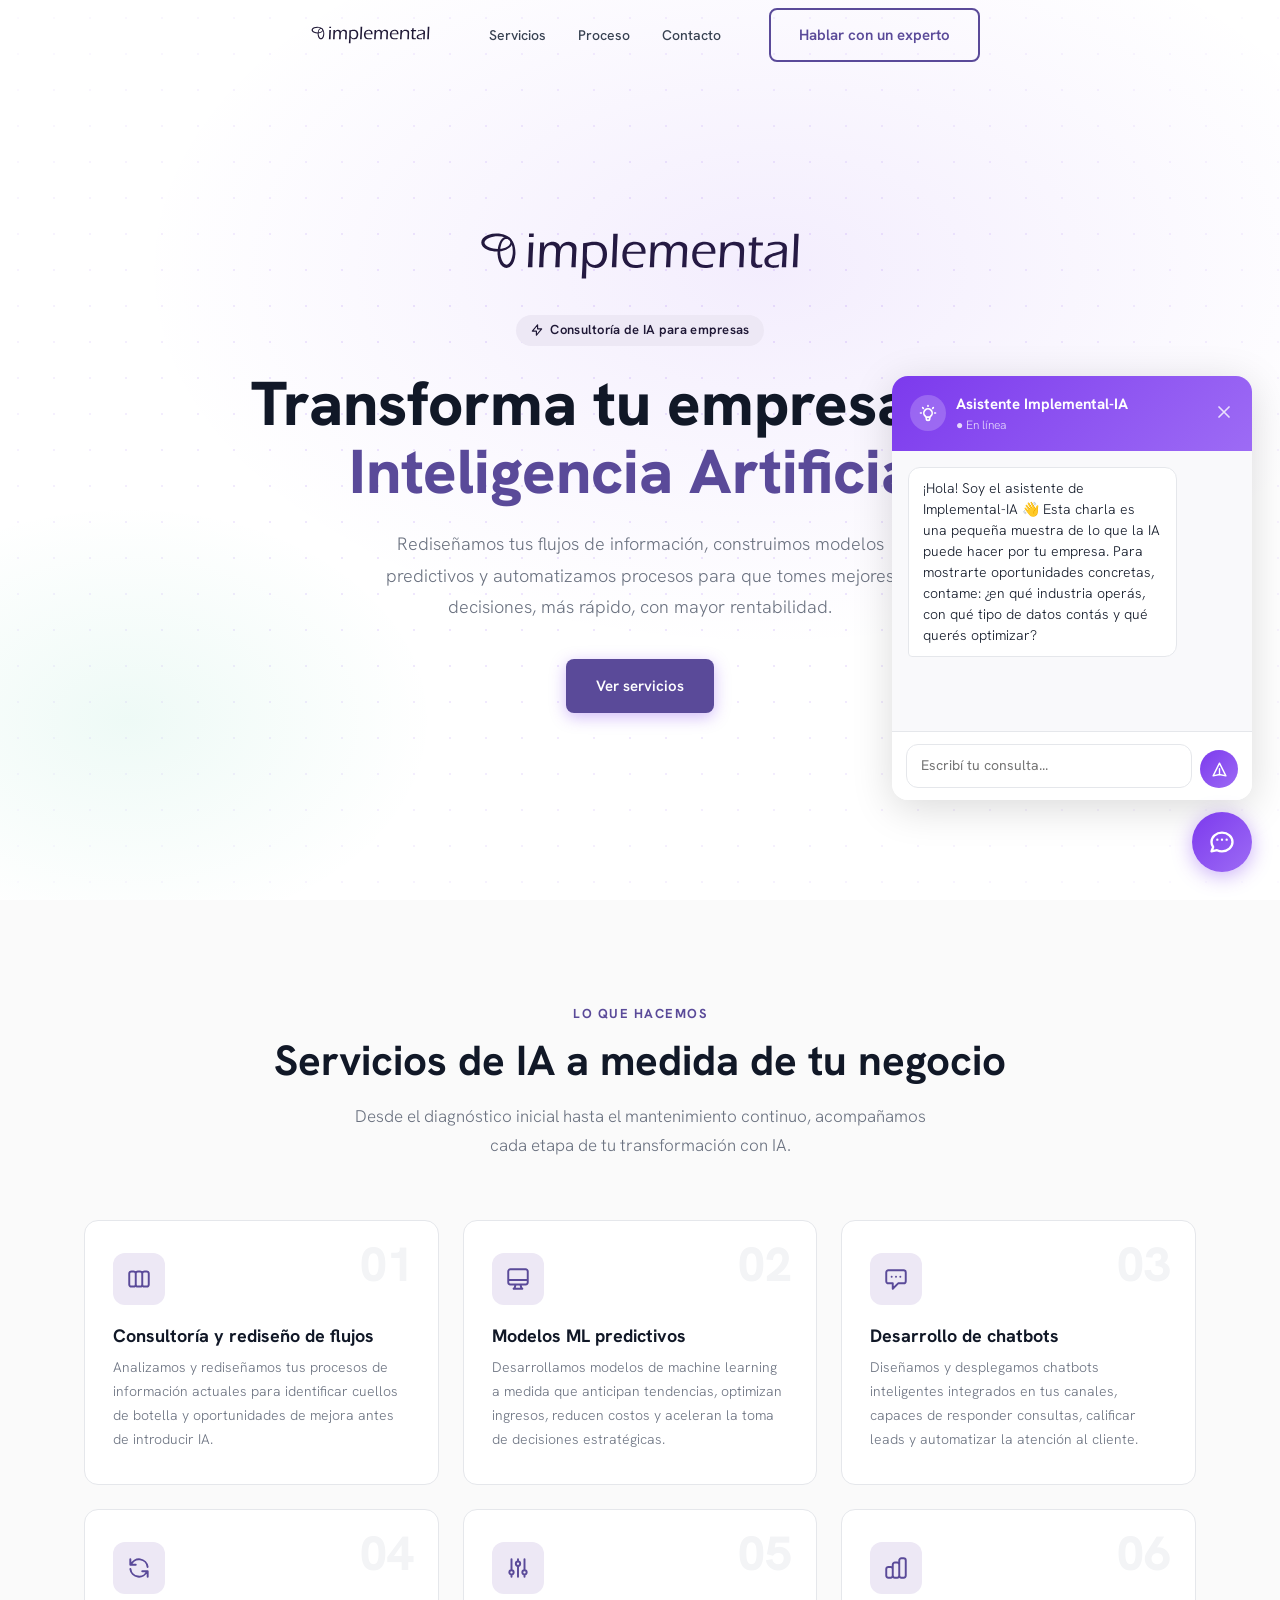
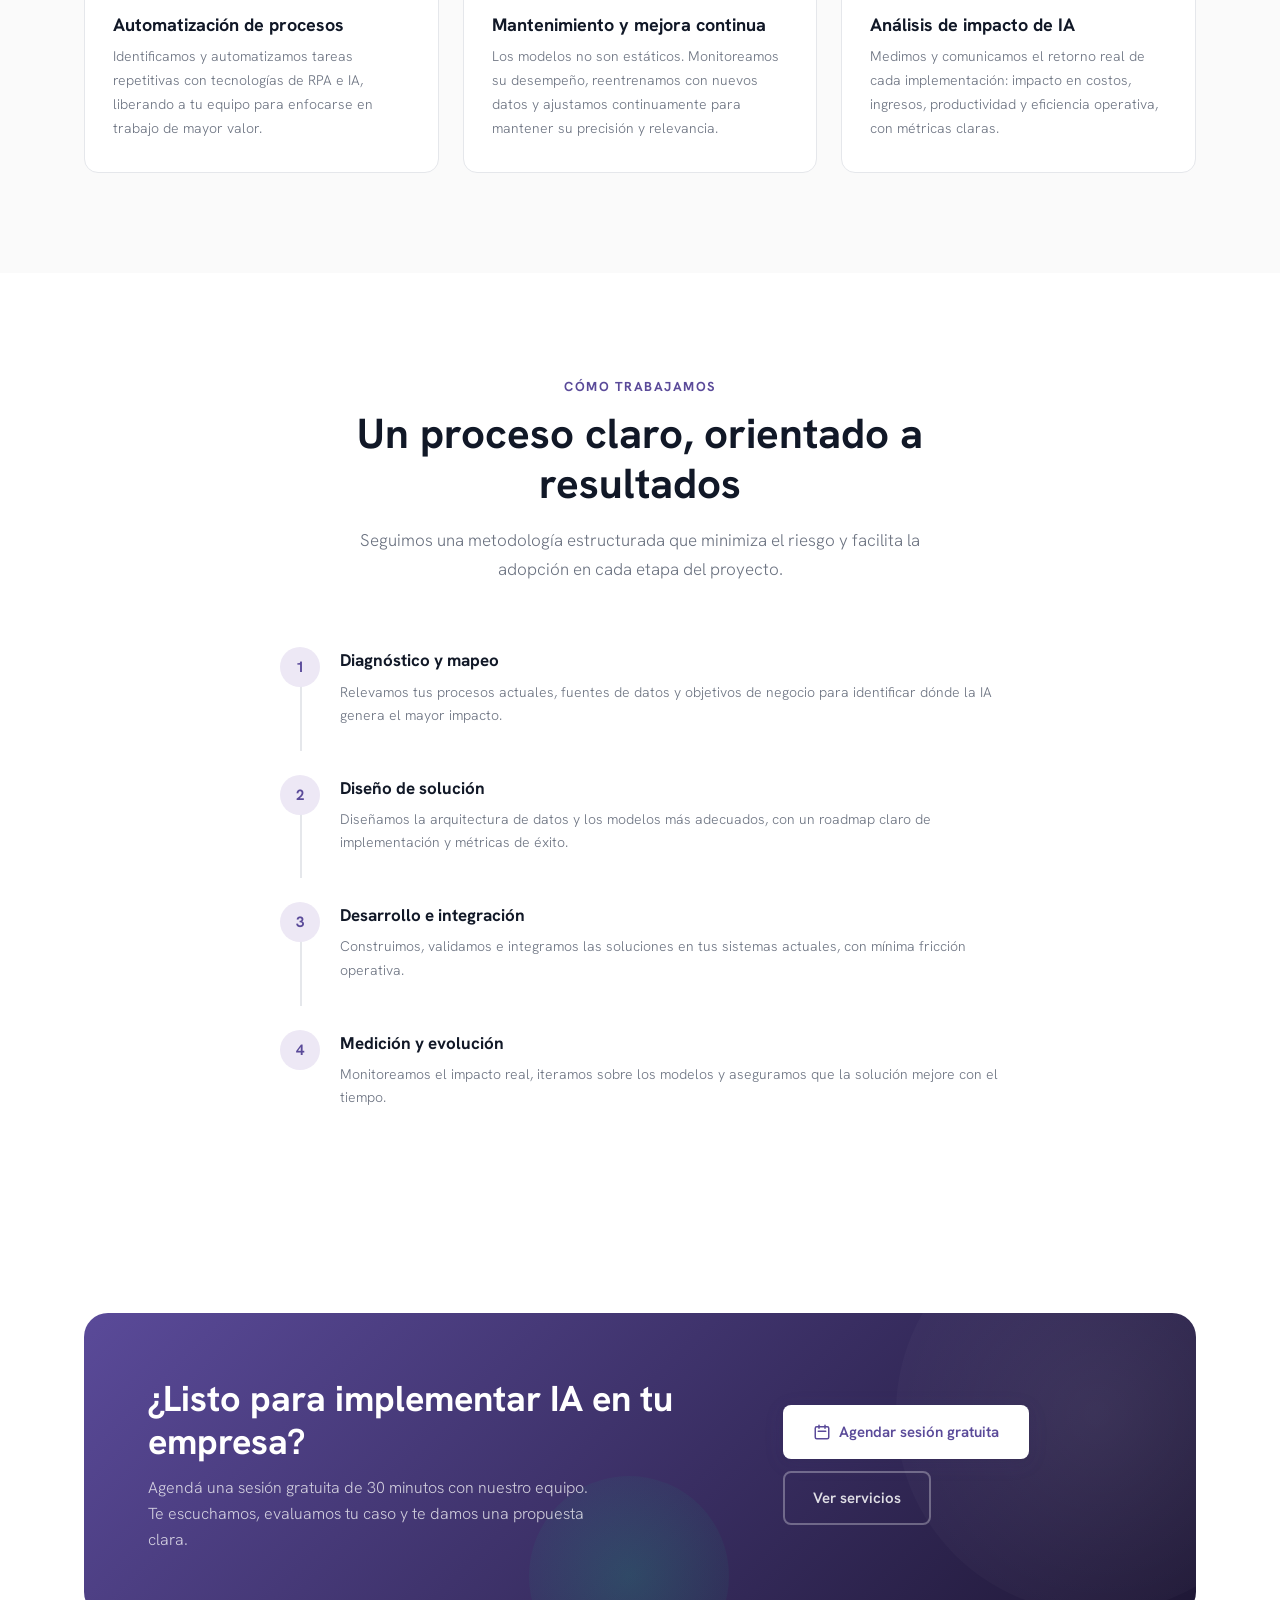
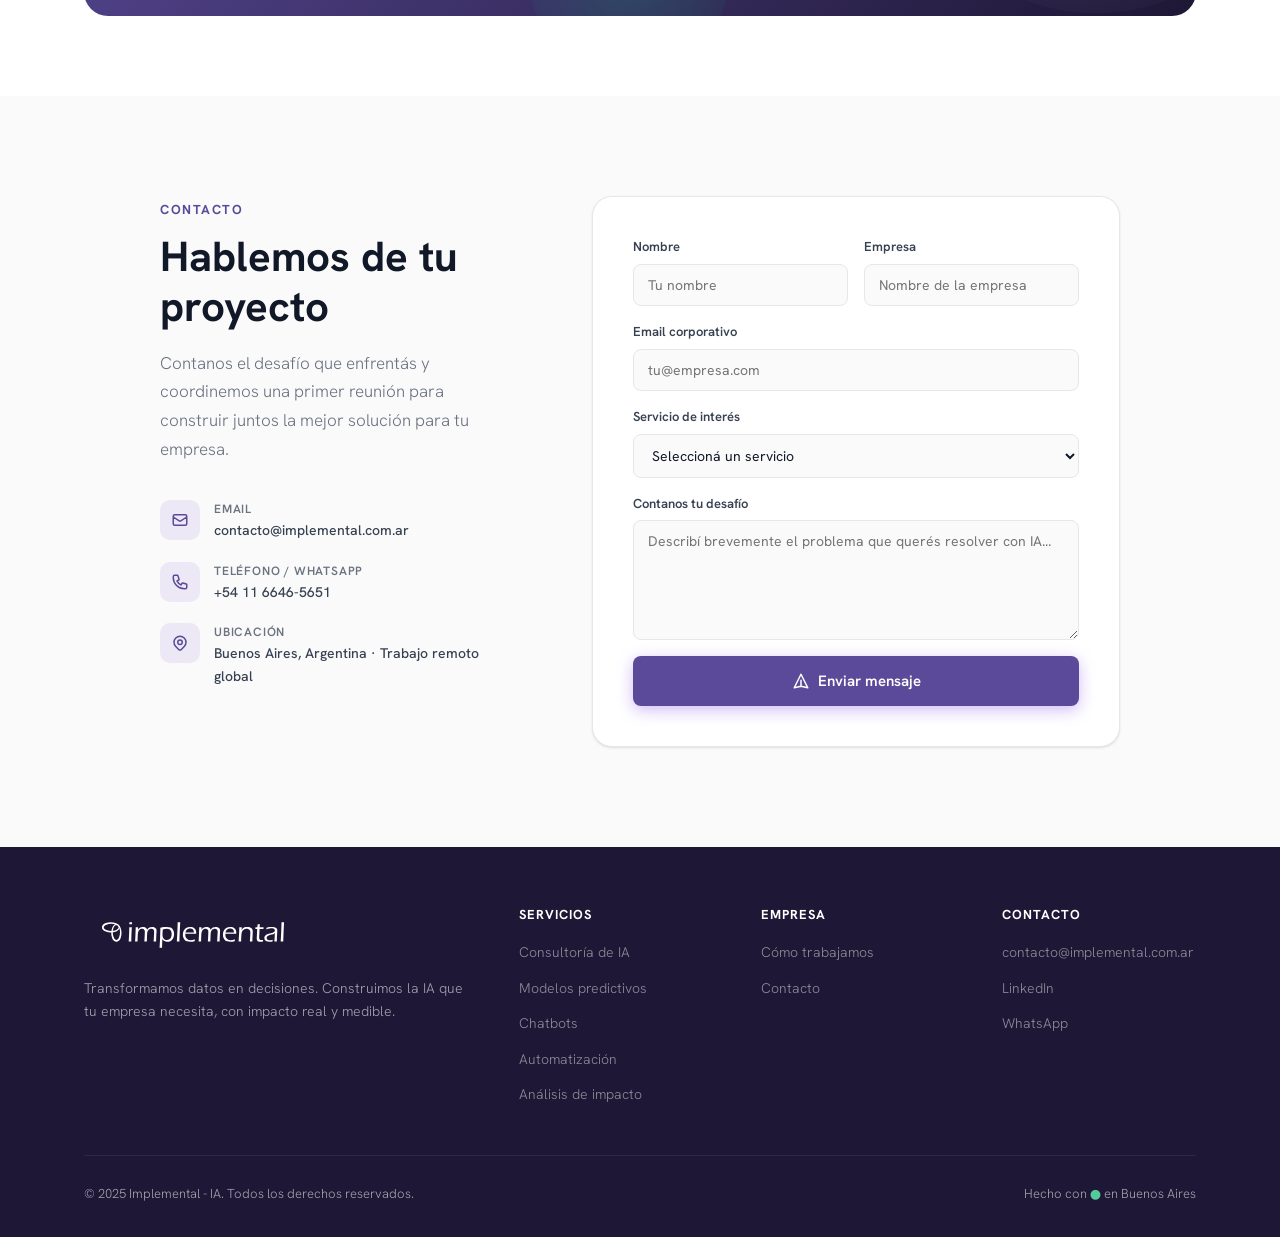
==== index.html @ a7a0a4d6 "analytics: tracking completo — chatbot, WhatsApp, email, CTAs y formulario" ====
<!DOCTYPE html>
<html lang="es">
<head>
  <meta charset="UTF-8" />
  <meta name="viewport" content="width=device-width, initial-scale=1.0" />
  <title>Implemental - IA | Inteligencia Artificial para tu Empresa</title>

  <!-- SEO Meta Tags -->
  <meta name="description" content="Consultora de Inteligencia Artificial en Buenos Aires. Automatizamos procesos, construimos modelos predictivos y rediseñamos flujos de información para empresas que quieren tomar mejores decisiones, más rápido." />
  <meta name="robots" content="index, follow" />
  <link rel="canonical" href="https://implemental.com.ar/" />

  <!-- Open Graph / Facebook -->
  <meta property="og:type" content="website" />
  <meta property="og:url" content="https://implemental.com.ar/" />
  <meta property="og:title" content="Implemental — Inteligencia Artificial para tu Empresa" />
  <meta property="og:description" content="Automatizamos procesos, construimos modelos predictivos y rediseñamos flujos de información. Consultora de IA en Buenos Aires." />
  <meta property="og:locale" content="es_AR" />
  <meta property="og:site_name" content="Implemental IA" />

  <!-- Twitter Card -->
  <meta name="twitter:card" content="summary_large_image" />
  <meta name="twitter:title" content="Implemental — Inteligencia Artificial para tu Empresa" />
  <meta name="twitter:description" content="Consultora de IA en Buenos Aires. Automatización, modelos predictivos y optimización de procesos para empresas." />

  <!-- JSON-LD Structured Data -->
  <script type="application/ld+json">
  {
    "@context": "https://schema.org",
    "@type": "Organization",
    "name": "Implemental IA",
    "url": "https://implemental.com.ar",
    "description": "Consultora de Inteligencia Artificial para empresas en Buenos Aires. Automatización de procesos, modelos predictivos y optimización de flujos de información.",
    "address": {
      "@type": "PostalAddress",
      "addressLocality": "Buenos Aires",
      "addressCountry": "AR"
    },
    "sameAs": [],
    "serviceType": ["Consultoría de Inteligencia Artificial", "Automatización de procesos", "Modelos predictivos", "Chatbots empresariales"]
  }
  </script>

  <!-- Google tag (gtag.js) -->
  <script async src="https://www.googletagmanager.com/gtag/js?id=G-WNLGPR5VN7"></script>
  <script>
    window.dataLayer = window.dataLayer || [];
    function gtag(){dataLayer.push(arguments);}
    gtag('js', new Date());
    gtag('config', 'G-WNLGPR5VN7');
  </script>
  <link rel="preconnect" href="https://fonts.googleapis.com" />
  <link rel="preconnect" href="https://fonts.gstatic.com" crossorigin />
  <link href="https://fonts.googleapis.com/css2?family=Hanken+Grotesk:wght@300;400;500;600;700;800&display=swap" rel="stylesheet" />
  <style>
    /* ─── Reset & Variables ─── */
    *, *::before, *::after { box-sizing: border-box; margin: 0; padding: 0; }

    :root {
      --violet:       #5A4A99;
      --violet-light: #7A6AB9;
      --violet-dark:  #1E1735;
      --violet-pale:  #EDE8F5;
      --green:        #33AF7F;
      --green-light:  #55C99A;
      --green-pale:   #D0F0E4;
      --dark:         #1E1735;
      --dark-mid:     #1E1735;
      --gray-900:     #111827;
      --gray-700:     #374151;
      --gray-500:     #6B7280;
      --gray-200:     #E5E7EB;
      --gray-100:     #F3F4F6;
      --white:        #FFFFFF;
      --bg-subtle:    #FAFAFA;
      --shadow-sm:    0 1px 3px rgba(90,74,153,.08), 0 1px 2px rgba(0,0,0,.06);
      --shadow-md:    0 4px 20px rgba(90,74,153,.12), 0 2px 8px rgba(0,0,0,.08);
      --shadow-lg:    0 20px 60px rgba(90,74,153,.15), 0 8px 24px rgba(0,0,0,.1);
      --radius:       14px;
      --radius-sm:    8px;
    }

    html { scroll-behavior: smooth; }

    body {
      font-family: 'Hanken Grotesk', system-ui, sans-serif;
      font-weight: 300;
      background: var(--white);
      color: var(--gray-700);
      line-height: 1.6;
      overflow-x: hidden;
    }

    h1, h2, h3, h4 {
      font-family: 'Hanken Grotesk', system-ui, sans-serif;
      font-weight: 800;
      color: var(--gray-900);
      line-height: 1.2;
    }

    a { text-decoration: none; color: inherit; }
    img { max-width: 100%; display: block; }

    .container {
      max-width: 1160px;
      margin: 0 auto;
      padding: 0 24px;
    }

    /* ─── Utility ─── */
    .badge {
      display: inline-flex;
      align-items: center;
      gap: 6px;
      background: var(--violet-pale);
      color: var(--violet-dark);
      font-size: 13px;
      font-weight: 600;
      padding: 5px 14px;
      border-radius: 100px;
      letter-spacing: .3px;
    }
    .badge svg { width: 14px; height: 14px; }

    .btn {
      display: inline-flex;
      align-items: center;
      gap: 8px;
      font-family: 'Hanken Grotesk', sans-serif;
      font-weight: 600;
      font-size: 15px;
      padding: 13px 28px;
      border-radius: var(--radius-sm);
      cursor: pointer;
      transition: all .22s ease;
      border: 2px solid transparent;
      white-space: nowrap;
    }
    .btn-primary {
      background: var(--violet);
      color: var(--white);
      box-shadow: 0 4px 16px rgba(124,58,237,.35);
    }
    .btn-primary:hover {
      background: var(--violet-dark);
      transform: translateY(-2px);
      box-shadow: 0 8px 24px rgba(124,58,237,.45);
    }
    .btn-outline {
      border-color: var(--violet);
      color: var(--violet);
      background: transparent;
    }
    .btn-outline:hover {
      background: var(--violet-pale);
      transform: translateY(-2px);
    }
    .btn-white {
      background: var(--white);
      color: var(--violet);
      box-shadow: var(--shadow-md);
    }
    .btn-white:hover {
      transform: translateY(-2px);
      box-shadow: var(--shadow-lg);
    }

    .section-label {
      font-size: 13px;
      font-weight: 700;
      text-transform: uppercase;
      letter-spacing: 1.5px;
      color: var(--violet);
    }
    .section-title {
      font-size: clamp(28px, 4vw, 42px);
      font-weight: 700;
      color: var(--gray-900);
      margin-top: 10px;
      margin-bottom: 16px;
    }
    .section-sub {
      font-size: 17px;
      color: var(--gray-500);
      max-width: 580px;
      line-height: 1.7;
      margin-left: auto;
      margin-right: auto;
    }

    /* ─── NAV ─── */
    nav {
      position: fixed;
      top: 0; left: 0; right: 0;
      z-index: 1000;
      transition: background .3s, box-shadow .3s;
    }
    nav.scrolled {
      background: rgba(255,255,255,.9);
      backdrop-filter: blur(12px);
      box-shadow: 0 1px 0 var(--gray-200);
    }
    .nav-inner {
      display: flex;
      align-items: center;
      justify-content: center;
      gap: 48px;
      height: 70px;
    }
    .logo {
      display: flex;
      align-items: center;
      gap: 10px;
      font-family: 'Hanken Grotesk', sans-serif;
      font-weight: 700;
      font-size: 20px;
      color: var(--gray-900);
    }
    .logo-icon {
      width: 36px; height: 36px;
      background: linear-gradient(135deg, var(--violet), var(--violet-light));
      border-radius: 9px;
      display: flex; align-items: center; justify-content: center;
    }
    .logo-icon svg { width: 20px; height: 20px; color: #fff; }
    .logo span { color: var(--violet); }

    .nav-links {
      display: flex;
      align-items: center;
      gap: 32px;
      list-style: none;
    }
    .nav-links a {
      font-size: 14px;
      font-weight: 500;
      color: var(--gray-700);
      transition: color .2s;
    }
    .nav-links a:hover { color: var(--violet); }

    .nav-cta { display: flex; align-items: center; gap: 12px; }

    .hamburger {
      display: none;
      flex-direction: column;
      gap: 5px;
      cursor: pointer;
      padding: 4px;
    }
    .hamburger span {
      display: block;
      width: 24px; height: 2px;
      background: var(--gray-700);
      border-radius: 2px;
      transition: all .3s;
    }

    /* ─── HERO ─── */
    .hero {
      position: relative;
      min-height: 100vh;
      display: flex;
      align-items: center;
      padding: 80px 0 80px;
      overflow: hidden;
    }

    .hero-bg {
      position: absolute;
      inset: 0;
      background:
        radial-gradient(ellipse 70% 60% at 60% 30%, rgba(124,58,237,.09) 0%, transparent 70%),
        radial-gradient(ellipse 40% 40% at 10% 80%, rgba(16,185,129,.07) 0%, transparent 60%);
    }

    /* Grid dots */
    .hero-bg::before {
      content: '';
      position: absolute;
      inset: 0;
      background-image:
        radial-gradient(circle, rgba(124,58,237,.12) 1px, transparent 1px);
      background-size: 36px 36px;
      mask-image: radial-gradient(ellipse 80% 80% at 50% 50%, black 30%, transparent 100%);
    }

    .hero-content {
      position: relative;
      display: flex;
      flex-direction: column;
      align-items: center;
      text-align: center;
      max-width: 780px;
      margin: 0 auto;
    }

    .hero-badge { margin-bottom: 24px; }

    .hero-title {
      font-size: clamp(36px, 5.5vw, 62px);
      font-weight: 800;
      color: var(--gray-900);
      line-height: 1.1;
      margin-bottom: 22px;
    }
    .hero-title .accent { color: var(--violet); }

    .hero-desc {
      font-size: 18px;
      font-weight: 300;
      color: var(--gray-500);
      line-height: 1.75;
      margin: 0 auto 36px;
      max-width: 560px;
      text-align: center;
    }

    .hero-actions { display: flex; gap: 14px; flex-wrap: wrap; justify-content: center; }

    .hero-stats {
      display: flex;
      gap: 32px;
      margin-top: 48px;
      padding-top: 32px;
      border-top: 1px solid var(--gray-200);
    }
    .stat-item { }
    .stat-num {
      font-family: 'Hanken Grotesk', sans-serif;
      font-size: 28px;
      font-weight: 700;
      color: var(--gray-900);
    }
    .stat-num span { color: var(--violet); }
    .stat-label {
      font-size: 13px;
      color: var(--gray-500);
      margin-top: 2px;
    }

    /* Hero visual */
    .hero-visual {
      position: relative;
      display: flex;
      align-items: center;
      justify-content: center;
    }

    .hero-card-main {
      background: var(--white);
      border: 1px solid var(--gray-200);
      border-radius: 20px;
      padding: 28px;
      box-shadow: var(--shadow-lg);
      width: 100%;
      max-width: 360px;
      position: relative;
      z-index: 2;
    }

    .card-header {
      display: flex;
      align-items: center;
      justify-content: space-between;
      margin-bottom: 20px;
    }
    .card-title-sm {
      font-size: 13px;
      font-weight: 600;
      color: var(--gray-500);
      text-transform: uppercase;
      letter-spacing: .8px;
    }
    .card-live {
      display: flex;
      align-items: center;
      gap: 5px;
      font-size: 12px;
      font-weight: 600;
      color: var(--green);
    }
    .card-live-dot {
      width: 7px; height: 7px;
      background: var(--green);
      border-radius: 50%;
      animation: pulse 2s infinite;
    }
    @keyframes pulse {
      0%, 100% { opacity: 1; transform: scale(1); }
      50% { opacity: .5; transform: scale(1.3); }
    }

    .metric-big {
      font-family: 'Hanken Grotesk', sans-serif;
      font-size: 42px;
      font-weight: 700;
      color: var(--gray-900);
      line-height: 1;
      margin-bottom: 4px;
    }
    .metric-label {
      font-size: 13px;
      color: var(--gray-500);
      margin-bottom: 20px;
    }

    /* Mini bar chart */
    .bar-chart {
      display: flex;
      align-items: flex-end;
      gap: 6px;
      height: 60px;
      margin-bottom: 16px;
    }
    .bar {
      flex: 1;
      border-radius: 4px 4px 0 0;
      background: var(--gray-200);
      transition: background .3s;
    }
    .bar.active { background: var(--violet); }
    .bar.semi { background: var(--violet-light); }

    .card-trend {
      display: flex;
      align-items: center;
      gap: 6px;
      font-size: 13px;
      color: var(--green);
      font-weight: 600;
    }

    /* Floating cards */
    .float-card {
      position: absolute;
      background: var(--white);
      border: 1px solid var(--gray-200);
      border-radius: 12px;
      padding: 14px 16px;
      box-shadow: var(--shadow-md);
      z-index: 3;
    }
    .float-card-1 {
      top: -20px;
      right: -20px;
      display: flex;
      align-items: center;
      gap: 10px;
      min-width: 170px;
    }
    .float-card-2 {
      bottom: -20px;
      left: -30px;
      min-width: 160px;
    }
    .float-icon {
      width: 36px; height: 36px;
      border-radius: 8px;
      display: flex; align-items: center; justify-content: center;
    }
    .float-icon.violet { background: var(--violet-pale); color: var(--violet); }
    .float-icon.green  { background: var(--green-pale);  color: var(--green); }
    .float-icon svg    { width: 18px; height: 18px; }
    .float-text-sm { font-size: 11px; color: var(--gray-500); }
    .float-text-main { font-size: 14px; font-weight: 700; color: var(--gray-900); }
    .float-progress {
      width: 100%;
      height: 5px;
      background: var(--gray-200);
      border-radius: 3px;
      margin-top: 8px;
      overflow: hidden;
    }
    .float-progress-bar {
      height: 100%;
      border-radius: 3px;
      background: linear-gradient(90deg, var(--green), var(--green-light));
    }

    /* ─── SERVICES ─── */
    .services {
      padding: 100px 0;
      background: var(--bg-subtle);
    }
    .services-header {
      text-align: center;
      margin-bottom: 60px;
    }
    .services-header .section-sub {
      margin: 0 auto;
    }

    .services-grid {
      display: grid;
      grid-template-columns: repeat(3, 1fr);
      gap: 24px;
    }

    .service-card {
      background: var(--white);
      border: 1px solid var(--gray-200);
      border-radius: var(--radius);
      padding: 32px 28px;
      transition: all .3s ease;
      position: relative;
      overflow: hidden;
      cursor: default;
    }
    .service-card::before {
      content: '';
      position: absolute;
      inset: 0;
      background: linear-gradient(135deg, var(--violet-pale), transparent);
      opacity: 0;
      transition: opacity .3s;
    }
    .service-card:hover {
      border-color: var(--violet-light);
      transform: translateY(-6px);
      box-shadow: var(--shadow-lg);
    }
    .service-card:hover::before { opacity: 1; }

    .service-icon {
      width: 52px; height: 52px;
      border-radius: 12px;
      background: var(--violet-pale);
      display: flex; align-items: center; justify-content: center;
      margin-bottom: 20px;
      position: relative;
      transition: background .3s;
    }
    .service-card:hover .service-icon {
      background: var(--violet);
    }
    .service-icon svg {
      width: 26px; height: 26px;
      color: var(--violet);
      transition: color .3s;
    }
    .service-card:hover .service-icon svg { color: var(--white); }

    .service-title {
      font-size: 18px;
      font-weight: 700;
      color: var(--gray-900);
      margin-bottom: 10px;
      position: relative;
    }
    .service-desc {
      font-size: 14px;
      color: var(--gray-500);
      line-height: 1.7;
      position: relative;
    }

    .service-num {
      position: absolute;
      top: 20px; right: 24px;
      font-family: 'Hanken Grotesk', sans-serif;
      font-size: 48px;
      font-weight: 800;
      color: var(--gray-100);
      line-height: 1;
      transition: color .3s;
      z-index: 0;
    }
    .service-card:hover .service-num { color: var(--violet-pale); }

    /* ─── PROCESS ─── */
    .process {
      padding: 100px 0;
    }
    .process-inner {
      display: flex;
      flex-direction: column;
      align-items: center;
      text-align: center;
      max-width: 720px;
      margin: 0 auto;
    }
    .process-steps {
      display: flex;
      flex-direction: column;
      gap: 0;
      text-align: left;
      width: 100%;
      margin-top: 40px;
    }
    .step {
      display: flex;
      gap: 20px;
      padding: 24px 0;
      position: relative;
    }
    .step:not(:last-child)::after {
      content: '';
      position: absolute;
      left: 20px;
      top: 60px;
      bottom: 0;
      width: 2px;
      background: var(--gray-200);
    }
    .step-num {
      width: 40px; height: 40px;
      min-width: 40px;
      border-radius: 50%;
      background: var(--violet-pale);
      color: var(--violet);
      font-family: 'Hanken Grotesk', sans-serif;
      font-weight: 700;
      font-size: 15px;
      display: flex; align-items: center; justify-content: center;
      z-index: 1;
      transition: all .3s;
    }
    .step:hover .step-num {
      background: var(--violet);
      color: var(--white);
    }
    .step-content { }
    .step-title {
      font-size: 17px;
      font-weight: 700;
      color: var(--gray-900);
      margin-bottom: 6px;
    }
    .step-desc { font-size: 14px; color: var(--gray-500); line-height: 1.65; }

    /* Process visual */
    .process-visual {
      position: relative;
    }
    .process-card {
      background: linear-gradient(135deg, var(--dark), var(--dark-mid));
      border-radius: 20px;
      padding: 36px;
      color: var(--white);
      position: relative;
      overflow: hidden;
    }
    .process-card::before {
      content: '';
      position: absolute;
      width: 300px; height: 300px;
      border-radius: 50%;
      background: radial-gradient(circle, rgba(124,58,237,.4), transparent);
      right: -80px; top: -80px;
    }
    .process-card-title {
      font-size: 13px;
      font-weight: 600;
      color: rgba(255,255,255,.5);
      text-transform: uppercase;
      letter-spacing: 1px;
      margin-bottom: 20px;
    }
    .process-metrics {
      display: grid;
      grid-template-columns: 1fr 1fr;
      gap: 16px;
      margin-bottom: 24px;
    }
    .p-metric {
      background: rgba(255,255,255,.07);
      border-radius: 10px;
      padding: 16px;
    }
    .p-metric-val {
      font-family: 'Hanken Grotesk', sans-serif;
      font-size: 26px;
      font-weight: 700;
      margin-bottom: 4px;
    }
    .p-metric-val.green { color: var(--green-light); }
    .p-metric-val.violet { color: var(--violet-light); }
    .p-metric-label { font-size: 12px; color: rgba(255,255,255,.5); }

    .p-divider {
      height: 1px;
      background: rgba(255,255,255,.1);
      margin-bottom: 20px;
    }
    .p-model-row {
      display: flex;
      align-items: center;
      justify-content: space-between;
      margin-bottom: 12px;
    }
    .p-model-name { font-size: 13px; color: rgba(255,255,255,.7); }
    .p-model-bar-wrap {
      flex: 1;
      height: 5px;
      background: rgba(255,255,255,.1);
      border-radius: 3px;
      margin: 0 12px;
    }
    .p-model-bar {
      height: 100%;
      border-radius: 3px;
    }
    .p-model-bar.v { background: var(--violet-light); }
    .p-model-bar.g { background: var(--green-light); }
    .p-model-bar.b { background: #60A5FA; }
    .p-model-pct { font-size: 12px; color: rgba(255,255,255,.5); min-width: 32px; text-align: right; }

    /* ─── WHY US ─── */
    .whyus {
      padding: 100px 0;
      background: var(--bg-subtle);
    }
    .whyus-inner {
      display: grid;
      grid-template-columns: 1fr 1fr;
      gap: 80px;
      align-items: center;
    }
    .whyus-features {
      display: grid;
      grid-template-columns: 1fr 1fr;
      gap: 20px;
      margin-top: 36px;
    }
    .feature-item {
      background: var(--white);
      border: 1px solid var(--gray-200);
      border-radius: var(--radius-sm);
      padding: 20px;
      transition: all .25s;
    }
    .feature-item:hover {
      border-color: var(--violet);
      box-shadow: var(--shadow-sm);
    }
    .feature-icon {
      width: 36px; height: 36px;
      border-radius: 8px;
      background: var(--violet-pale);
      display: flex; align-items: center; justify-content: center;
      margin-bottom: 12px;
    }
    .feature-icon svg { width: 18px; height: 18px; color: var(--violet); }
    .feature-title {
      font-size: 14px;
      font-weight: 700;
      color: var(--gray-900);
      margin-bottom: 5px;
    }
    .feature-desc { font-size: 13px; color: var(--gray-500); }

    .whyus-visual {
      position: relative;
      display: flex;
      flex-direction: column;
      gap: 16px;
    }
    .impact-card {
      background: var(--white);
      border: 1px solid var(--gray-200);
      border-radius: var(--radius);
      padding: 24px 28px;
      display: flex;
      align-items: center;
      gap: 20px;
      box-shadow: var(--shadow-sm);
      transition: transform .25s;
    }
    .impact-card:hover { transform: translateX(6px); }

    .impact-icon {
      width: 48px; height: 48px; min-width: 48px;
      border-radius: 12px;
      display: flex; align-items: center; justify-content: center;
    }
    .impact-icon.violet { background: var(--violet-pale); }
    .impact-icon.green  { background: var(--green-pale); }
    .impact-icon svg    { width: 24px; height: 24px; }
    .impact-icon.violet svg { color: var(--violet); }
    .impact-icon.green  svg { color: var(--green); }

    .impact-text .impact-val {
      font-family: 'Hanken Grotesk', sans-serif;
      font-size: 22px;
      font-weight: 700;
      color: var(--gray-900);
    }
    .impact-text .impact-desc { font-size: 13px; color: var(--gray-500); }

    /* ─── CTA BANNER ─── */
    .cta-banner {
      padding: 80px 0;
    }
    .cta-inner {
      background: linear-gradient(135deg, var(--violet), var(--violet-dark));
      border-radius: 24px;
      padding: 64px;
      display: flex;
      align-items: center;
      justify-content: space-between;
      gap: 40px;
      position: relative;
      overflow: hidden;
    }
    .cta-inner::before {
      content: '';
      position: absolute;
      width: 400px; height: 400px;
      border-radius: 50%;
      background: radial-gradient(circle, rgba(255,255,255,.08), transparent);
      right: -100px; top: -100px;
    }
    .cta-inner::after {
      content: '';
      position: absolute;
      width: 200px; height: 200px;
      border-radius: 50%;
      background: radial-gradient(circle, rgba(16,185,129,.2), transparent);
      left: 40%; bottom: -60px;
    }
    .cta-text { position: relative; z-index: 1; }
    .cta-title {
      font-size: clamp(24px, 3.5vw, 36px);
      font-weight: 700;
      color: var(--white);
      margin-bottom: 12px;
    }
    .cta-desc { font-size: 16px; color: rgba(255,255,255,.75); max-width: 440px; }
    .cta-actions { position: relative; z-index: 1; display: flex; gap: 12px; flex-wrap: wrap; }

    /* ─── CONTACT ─── */
    .contact {
      padding: 100px 0;
      background: var(--bg-subtle);
    }
    .contact-inner {
      display: grid;
      grid-template-columns: 1fr 1.5fr;
      gap: 80px;
      align-items: start;
      max-width: 960px;
      margin: 0 auto;
    }
    .contact-info { }
    .contact-items { margin-top: 36px; display: flex; flex-direction: column; gap: 20px; }
    .contact-item {
      display: flex;
      align-items: flex-start;
      gap: 14px;
    }
    .contact-item-icon {
      width: 40px; height: 40px; min-width: 40px;
      border-radius: 10px;
      background: var(--violet-pale);
      display: flex; align-items: center; justify-content: center;
    }
    .contact-item-icon svg { width: 18px; height: 18px; color: var(--violet); }
    .contact-item-label { font-size: 12px; font-weight: 600; color: var(--gray-500); text-transform: uppercase; letter-spacing: .8px; }
    .contact-item-val { font-size: 14px; font-weight: 500; color: var(--gray-700); }

    /* Form */
    .contact-form {
      background: var(--white);
      border: 1px solid var(--gray-200);
      border-radius: 20px;
      padding: 40px;
      box-shadow: var(--shadow-sm);
    }
    .form-row { display: grid; grid-template-columns: 1fr 1fr; gap: 16px; }
    .form-group { display: flex; flex-direction: column; gap: 6px; margin-bottom: 16px; }
    .form-group label {
      font-size: 13px;
      font-weight: 600;
      color: var(--gray-700);
    }
    .form-group input,
    .form-group select,
    .form-group textarea {
      font-family: 'Hanken Grotesk', sans-serif;
      font-size: 14px;
      color: var(--gray-900);
      background: var(--bg-subtle);
      border: 1.5px solid var(--gray-200);
      border-radius: var(--radius-sm);
      padding: 11px 14px;
      outline: none;
      transition: border-color .2s, box-shadow .2s;
      resize: vertical;
    }
    .form-group input:focus,
    .form-group select:focus,
    .form-group textarea:focus {
      border-color: var(--violet);
      box-shadow: 0 0 0 3px rgba(124,58,237,.12);
    }
    .form-group textarea { min-height: 120px; }
    .form-submit { width: 100%; justify-content: center; }

    /* ─── FOOTER ─── */
    footer {
      background: var(--dark);
      color: rgba(255,255,255,.6);
      padding: 60px 0 32px;
    }
    .footer-inner {
      display: grid;
      grid-template-columns: 2fr 1fr 1fr 1fr;
      gap: 48px;
      margin-bottom: 48px;
    }
    .footer-brand .logo { color: var(--white); margin-bottom: 14px; }
    .footer-brand p { font-size: 14px; line-height: 1.65; }
    .footer-col h4 {
      font-size: 13px;
      font-weight: 700;
      color: var(--white);
      text-transform: uppercase;
      letter-spacing: 1px;
      margin-bottom: 16px;
    }
    .footer-col ul { list-style: none; display: flex; flex-direction: column; gap: 10px; }
    .footer-col ul a {
      font-size: 14px;
      color: rgba(255,255,255,.5);
      transition: color .2s;
    }
    .footer-col ul a:hover { color: var(--white); }
    .footer-bottom {
      border-top: 1px solid rgba(255,255,255,.08);
      padding-top: 28px;
      display: flex;
      align-items: center;
      justify-content: space-between;
    }
    .footer-bottom p { font-size: 13px; }
    .footer-bottom .green-dot { color: var(--green-light); }

    /* ─── RESPONSIVE ─── */
    @media (max-width: 900px) {
      .nav-links, .nav-cta .btn-outline { display: none; }
      .hamburger { display: flex; }

      .hero-desc { margin: 0 auto 36px; }

      .services-grid { grid-template-columns: 1fr 1fr; }

      .process-inner { max-width: 100%; }
      .whyus-inner { grid-template-columns: 1fr; gap: 48px; }

      .contact-inner { grid-template-columns: 1fr; gap: 48px; }

      .footer-inner { grid-template-columns: 1fr 1fr; gap: 32px; }

      .cta-inner {
        flex-direction: column;
        text-align: center;
        padding: 40px 24px;
      }
      .cta-actions { justify-content: center; }

      .float-card-1, .float-card-2 { display: none; }
    }

    @media (max-width: 600px) {
      .services-grid { grid-template-columns: 1fr; }
      .whyus-features { grid-template-columns: 1fr; }
      .form-row { grid-template-columns: 1fr; }
      .footer-inner { grid-template-columns: 1fr; }
      .footer-bottom { flex-direction: column; gap: 10px; text-align: center; }
    }

    /* ─── Mobile Menu ─── */
    .mobile-menu {
      display: none;
      position: fixed;
      inset: 0;
      background: rgba(0,0,0,.5);
      z-index: 999;
    }
    .mobile-menu.open { display: block; }
    .mobile-menu-panel {
      position: absolute;
      top: 0; right: 0;
      width: 280px; height: 100%;
      background: var(--white);
      padding: 80px 32px 32px;
      display: flex;
      flex-direction: column;
      gap: 24px;
      transform: translateX(100%);
      transition: transform .3s ease;
    }
    .mobile-menu.open .mobile-menu-panel { transform: translateX(0); }
    .mobile-menu-panel a {
      font-size: 17px;
      font-weight: 500;
      color: var(--gray-900);
      padding: 8px 0;
      border-bottom: 1px solid var(--gray-100);
    }

    /* Scroll animations */
    .reveal {
      opacity: 0;
      transform: translateY(30px);
      transition: opacity .6s ease, transform .6s ease;
    }
    .reveal.visible {
      opacity: 1;
      transform: translateY(0);
    }
  </style>
</head>
<body>

<!-- ══════════════════════════ NAV ══════════════════════════ -->
<nav id="navbar">
  <div class="container">
    <div class="nav-inner">
      <a href="#" class="logo">
        <img src="logo_implemental_oficial.svg" alt="Implemental - IA" style="height:36px;width:auto;" />
      </a>

      <ul class="nav-links">
        <li><a href="#servicios">Servicios</a></li>
        <li><a href="#proceso">Proceso</a></li>
        <li><a href="#contacto">Contacto</a></li>
      </ul>

      <div class="nav-cta">
        <a href="#contacto" class="btn btn-outline">Hablar con un experto</a>
      </div>

      <div class="hamburger" id="hamburger" onclick="toggleMenu()">
        <span></span><span></span><span></span>
      </div>
    </div>
  </div>
</nav>

<!-- Mobile menu -->
<div class="mobile-menu" id="mobileMenu" onclick="closeMenu(event)">
  <div class="mobile-menu-panel">
    <a href="#servicios" onclick="closeMenuDirect()">Servicios</a>
    <a href="#proceso" onclick="closeMenuDirect()">Proceso</a>
    <a href="#contacto" onclick="closeMenuDirect()">Contacto</a>
    <a href="#contacto" class="btn btn-outline" onclick="closeMenuDirect()" style="justify-content:center;margin-top:8px;">Hablar con un experto</a>
  </div>
</div>


<!-- ══════════════════════════ HERO ══════════════════════════ -->
<section class="hero" id="inicio">
  <div class="hero-bg"></div>
  <div class="container">
    <div style="display:flex;justify-content:center;padding:20px 0 10px;">
      <img src="logo_implemental_oficial.svg" alt="Implemental - IA" style="width:min(380px,70vw);height:auto;" />
    </div>
    <div class="hero-content">
      <!-- Left -->
      <div>
        <div class="hero-badge">
          <span class="badge">
            <svg fill="none" stroke="currentColor" stroke-width="2" viewBox="0 0 24 24"><path stroke-linecap="round" stroke-linejoin="round" d="M13 10V3L4 14h7v7l9-11h-7z"/></svg>
            Consultoría de IA para empresas
          </span>
        </div>

        <h1 class="hero-title">
          Transforma tu empresa con <span class="accent">Inteligencia Artificial</span>
        </h1>

        <p class="hero-desc">
          Rediseñamos tus flujos de información, construimos modelos predictivos y automatizamos procesos para que tomes mejores decisiones, más rápido, con mayor rentabilidad.
        </p>

        <div class="hero-actions">
          <a href="#servicios" class="btn btn-primary">Ver servicios</a>
        </div>

      </div>
    </div>
  </div>
</section>


<!-- ══════════════════════════ SERVICES ══════════════════════════ -->
<section class="services" id="servicios">
  <div class="container">
    <div class="services-header reveal">
      <span class="section-label">Lo que hacemos</span>
      <h2 class="section-title">Servicios de IA a medida de tu negocio</h2>
      <p class="section-sub">Desde el diagnóstico inicial hasta el mantenimiento continuo, acompañamos cada etapa de tu transformación con IA.</p>
    </div>

    <div class="services-grid">

      <!-- 1 -->
      <div class="service-card reveal">
        <span class="service-num">01</span>
        <div class="service-icon">
          <svg fill="none" stroke="currentColor" stroke-width="1.8" viewBox="0 0 24 24">
            <path stroke-linecap="round" stroke-linejoin="round" d="M9 17V7m0 10a2 2 0 01-2 2H5a2 2 0 01-2-2V7a2 2 0 012-2h2a2 2 0 012 2m0 10a2 2 0 002 2h2a2 2 0 002-2M9 7a2 2 0 012-2h2a2 2 0 012 2m0 10V7m0 10a2 2 0 002 2h2a2 2 0 002-2V7a2 2 0 00-2-2h-2a2 2 0 00-2 2"/>
          </svg>
        </div>
        <h3 class="service-title">Consultoría y rediseño de flujos</h3>
        <p class="service-desc">Analizamos y rediseñamos tus procesos de información actuales para identificar cuellos de botella y oportunidades de mejora antes de introducir IA.</p>
      </div>

      <!-- 2 -->
      <div class="service-card reveal">
        <span class="service-num">02</span>
        <div class="service-icon">
          <svg fill="none" stroke="currentColor" stroke-width="1.8" viewBox="0 0 24 24">
            <path stroke-linecap="round" stroke-linejoin="round" d="M9.75 17L9 20l-1 1h8l-1-1-.75-3M3 13h18M5 17h14a2 2 0 002-2V5a2 2 0 00-2-2H5a2 2 0 00-2 2v10a2 2 0 002 2z"/>
          </svg>
        </div>
        <h3 class="service-title">Modelos ML predictivos</h3>
        <p class="service-desc">Desarrollamos modelos de machine learning a medida que anticipan tendencias, optimizan ingresos, reducen costos y aceleran la toma de decisiones estratégicas.</p>
      </div>

      <!-- 3 -->
      <div class="service-card reveal">
        <span class="service-num">03</span>
        <div class="service-icon">
          <svg fill="none" stroke="currentColor" stroke-width="1.8" viewBox="0 0 24 24">
            <path stroke-linecap="round" stroke-linejoin="round" d="M8 10h.01M12 10h.01M16 10h.01M9 16H5a2 2 0 01-2-2V6a2 2 0 012-2h14a2 2 0 012 2v8a2 2 0 01-2 2h-5l-5 5v-5z"/>
          </svg>
        </div>
        <h3 class="service-title">Desarrollo de chatbots</h3>
        <p class="service-desc">Diseñamos y desplegamos chatbots inteligentes integrados en tus canales, capaces de responder consultas, calificar leads y automatizar la atención al cliente.</p>
      </div>

      <!-- 4 -->
      <div class="service-card reveal">
        <span class="service-num">04</span>
        <div class="service-icon">
          <svg fill="none" stroke="currentColor" stroke-width="1.8" viewBox="0 0 24 24">
            <path stroke-linecap="round" stroke-linejoin="round" d="M4 4v5h.582m15.356 2A8.001 8.001 0 004.582 9m0 0H9m11 11v-5h-.581m0 0a8.003 8.003 0 01-15.357-2m15.357 2H15"/>
          </svg>
        </div>
        <h3 class="service-title">Automatización de procesos</h3>
        <p class="service-desc">Identificamos y automatizamos tareas repetitivas con tecnologías de RPA e IA, liberando a tu equipo para enfocarse en trabajo de mayor valor.</p>
      </div>

      <!-- 5 -->
      <div class="service-card reveal">
        <span class="service-num">05</span>
        <div class="service-icon">
          <svg fill="none" stroke="currentColor" stroke-width="1.8" viewBox="0 0 24 24">
            <path stroke-linecap="round" stroke-linejoin="round" d="M12 6V4m0 2a2 2 0 100 4m0-4a2 2 0 110 4m-6 8a2 2 0 100-4m0 4a2 2 0 110-4m0 4v2m0-6V4m6 6v10m6-2a2 2 0 100-4m0 4a2 2 0 110-4m0 4v2m0-6V4"/>
          </svg>
        </div>
        <h3 class="service-title">Mantenimiento y mejora continua</h3>
        <p class="service-desc">Los modelos no son estáticos. Monitoreamos su desempeño, reentrenamos con nuevos datos y ajustamos continuamente para mantener su precisión y relevancia.</p>
      </div>

      <!-- 6 -->
      <div class="service-card reveal">
        <span class="service-num">06</span>
        <div class="service-icon">
          <svg fill="none" stroke="currentColor" stroke-width="1.8" viewBox="0 0 24 24">
            <path stroke-linecap="round" stroke-linejoin="round" d="M9 19v-6a2 2 0 00-2-2H5a2 2 0 00-2 2v6a2 2 0 002 2h2a2 2 0 002-2zm0 0V9a2 2 0 012-2h2a2 2 0 012 2v10m-6 0a2 2 0 002 2h2a2 2 0 002-2m0 0V5a2 2 0 012-2h2a2 2 0 012 2v14a2 2 0 01-2 2h-2a2 2 0 01-2-2z"/>
          </svg>
        </div>
        <h3 class="service-title">Análisis de impacto de IA</h3>
        <p class="service-desc">Medimos y comunicamos el retorno real de cada implementación: impacto en costos, ingresos, productividad y eficiencia operativa, con métricas claras.</p>
      </div>

    </div>
  </div>
</section>


<!-- ══════════════════════════ PROCESS ══════════════════════════ -->
<section class="process" id="proceso">
  <div class="container">
    <div class="process-inner">
      <div>
        <span class="section-label reveal">Cómo trabajamos</span>
        <h2 class="section-title reveal">Un proceso claro, orientado a resultados</h2>
        <p class="section-sub reveal">Seguimos una metodología estructurada que minimiza el riesgo y facilita la adopción en cada etapa del proyecto.</p>

        <div class="process-steps">
          <div class="step reveal">
            <div class="step-num">1</div>
            <div class="step-content">
              <div class="step-title">Diagnóstico y mapeo</div>
              <div class="step-desc">Relevamos tus procesos actuales, fuentes de datos y objetivos de negocio para identificar dónde la IA genera el mayor impacto.</div>
            </div>
          </div>
          <div class="step reveal">
            <div class="step-num">2</div>
            <div class="step-content">
              <div class="step-title">Diseño de solución</div>
              <div class="step-desc">Diseñamos la arquitectura de datos y los modelos más adecuados, con un roadmap claro de implementación y métricas de éxito.</div>
            </div>
          </div>
          <div class="step reveal">
            <div class="step-num">3</div>
            <div class="step-content">
              <div class="step-title">Desarrollo e integración</div>
              <div class="step-desc">Construimos, validamos e integramos las soluciones en tus sistemas actuales, con mínima fricción operativa.</div>
            </div>
          </div>
          <div class="step reveal">
            <div class="step-num">4</div>
            <div class="step-content">
              <div class="step-title">Medición y evolución</div>
              <div class="step-desc">Monitoreamos el impacto real, iteramos sobre los modelos y aseguramos que la solución mejore con el tiempo.</div>
            </div>
          </div>
        </div>
      </div>

    </div>
  </div>
</section>


<!-- ══════════════════════════ CTA BANNER ══════════════════════════ -->
<section class="cta-banner">
  <div class="container">
    <div class="cta-inner reveal">
      <div class="cta-text">
        <h2 class="cta-title">¿Listo para implementar IA en tu empresa?</h2>
        <p class="cta-desc">Agendá una sesión gratuita de 30 minutos con nuestro equipo. Te escuchamos, evaluamos tu caso y te damos una propuesta clara.</p>
      </div>
      <div class="cta-actions">
        <a href="#contacto" class="btn btn-white">
          <svg width="18" height="18" fill="none" stroke="currentColor" stroke-width="2" viewBox="0 0 24 24"><path stroke-linecap="round" stroke-linejoin="round" d="M8 7V3m8 4V3m-9 8h10M5 21h14a2 2 0 002-2V7a2 2 0 00-2-2H5a2 2 0 00-2 2v12a2 2 0 002 2z"/></svg>
          Agendar sesión gratuita
        </a>
        <a href="#servicios" class="btn" style="color:rgba(255,255,255,.85);border-color:rgba(255,255,255,.3);">Ver servicios</a>
      </div>
    </div>
  </div>
</section>


<!-- ══════════════════════════ CONTACT ══════════════════════════ -->
<section class="contact" id="contacto">
  <div class="container">
    <div class="contact-inner">
      <div class="contact-info">
        <span class="section-label reveal">Contacto</span>
        <h2 class="section-title reveal">Hablemos de tu proyecto</h2>
        <p class="section-sub reveal">Contanos el desafío que enfrentás y coordinemos una primer reunión para construir juntos la mejor solución para tu empresa.</p>

        <div class="contact-items">
          <div class="contact-item reveal">
            <div class="contact-item-icon">
              <svg fill="none" stroke="currentColor" stroke-width="2" viewBox="0 0 24 24"><path stroke-linecap="round" stroke-linejoin="round" d="M3 8l7.89 5.26a2 2 0 002.22 0L21 8M5 19h14a2 2 0 002-2V7a2 2 0 00-2-2H5a2 2 0 00-2 2v10a2 2 0 002 2z"/></svg>
            </div>
            <div>
              <div class="contact-item-label">Email</div>
              <div class="contact-item-val">contacto@implemental.com.ar</div>
            </div>
          </div>
          <div class="contact-item reveal">
            <div class="contact-item-icon">
              <svg fill="none" stroke="currentColor" stroke-width="2" viewBox="0 0 24 24"><path stroke-linecap="round" stroke-linejoin="round" d="M3 5a2 2 0 012-2h3.28a1 1 0 01.948.684l1.498 4.493a1 1 0 01-.502 1.21l-2.257 1.13a11.042 11.042 0 005.516 5.516l1.13-2.257a1 1 0 011.21-.502l4.493 1.498a1 1 0 01.684.949V19a2 2 0 01-2 2h-1C9.716 21 3 14.284 3 6V5z"/></svg>
            </div>
            <div>
              <div class="contact-item-label">Teléfono / WhatsApp</div>
              <div class="contact-item-val"><a href="https://wa.me/5491166465651" target="_blank" style="color:inherit;text-decoration:none;">+54 11 6646-5651</a></div>
            </div>
          </div>
          <div class="contact-item reveal">
            <div class="contact-item-icon">
              <svg fill="none" stroke="currentColor" stroke-width="2" viewBox="0 0 24 24"><path stroke-linecap="round" stroke-linejoin="round" d="M17.657 16.657L13.414 20.9a1.998 1.998 0 01-2.827 0l-4.244-4.243a8 8 0 1111.314 0z"/><path stroke-linecap="round" stroke-linejoin="round" d="M15 11a3 3 0 11-6 0 3 3 0 016 0z"/></svg>
            </div>
            <div>
              <div class="contact-item-label">Ubicación</div>
              <div class="contact-item-val">Buenos Aires, Argentina · Trabajo remoto global</div>
            </div>
          </div>
        </div>
      </div>

      <!-- Form -->
      <form id="contact-form" class="contact-form reveal" name="contacto" data-netlify="true" netlify-honeypot="bot-field" onsubmit="handleSubmit(event)">
        <input type="hidden" name="form-name" value="contacto" />
        <input type="hidden" name="bot-field" />
        <input type="hidden" name="chat_historial" id="chat_historial" />
        <input type="hidden" name="como_nos_encontro" id="como_nos_encontro" />
        <div class="form-row">
          <div class="form-group">
            <label for="nombre">Nombre</label>
            <input type="text" id="nombre" name="nombre" placeholder="Tu nombre" />
          </div>
          <div class="form-group">
            <label for="empresa">Empresa</label>
            <input type="text" id="empresa" name="empresa" placeholder="Nombre de la empresa" />
          </div>
        </div>
        <div class="form-group">
          <label for="email">Email corporativo</label>
          <input type="email" id="email" name="email" placeholder="tu@empresa.com" />
        </div>
        <div class="form-group">
          <label for="servicio">Servicio de interés</label>
          <select id="servicio" name="servicio">
            <option value="" disabled selected>Seleccioná un servicio</option>
            <option>Consultoría y rediseño de flujos</option>
            <option>Modelos ML predictivos</option>
            <option>Desarrollo de chatbots</option>
            <option>Automatización de procesos</option>
            <option>Mantenimiento y mejora continua</option>
            <option>Análisis de impacto de IA</option>
            <option>No sé, necesito orientación</option>
          </select>
        </div>
        <div class="form-group">
          <label for="mensaje">Contanos tu desafío</label>
          <textarea id="mensaje" name="mensaje" placeholder="Describí brevemente el problema que querés resolver con IA..."></textarea>
        </div>
        <button type="submit" class="btn btn-primary form-submit">
          <svg width="18" height="18" fill="none" stroke="currentColor" stroke-width="2" viewBox="0 0 24 24"><path stroke-linecap="round" stroke-linejoin="round" d="M12 19l9 2-9-18-9 18 9-2zm0 0v-8"/></svg>
          Enviar mensaje
        </button>
      </form>
    </div>
  </div>
</section>


<!-- ══════════════════════════ FOOTER ══════════════════════════ -->
<footer>
  <div class="container">
    <div class="footer-inner">
      <div class="footer-brand">
        <a href="#" class="logo">
          <img src="logo_implemental_oficial.svg" alt="Implemental - IA" style="height:56px;width:auto;filter:brightness(0) invert(1);" />
        </a>
        <p>Transformamos datos en decisiones. Construimos la IA que tu empresa necesita, con impacto real y medible.</p>
      </div>

      <div class="footer-col">
        <h4>Servicios</h4>
        <ul>
          <li><a href="#servicios">Consultoría de IA</a></li>
          <li><a href="#servicios">Modelos predictivos</a></li>
          <li><a href="#servicios">Chatbots</a></li>
          <li><a href="#servicios">Automatización</a></li>
          <li><a href="#servicios">Análisis de impacto</a></li>
        </ul>
      </div>

      <div class="footer-col">
        <h4>Empresa</h4>
        <ul>
          <li><a href="#proceso">Cómo trabajamos</a></li>
          <li><a href="#contacto">Contacto</a></li>
        </ul>
      </div>

      <div class="footer-col">
        <h4>Contacto</h4>
        <ul>
          <li><a href="mailto:contacto@implemental.com.ar">contacto@implemental.com.ar</a></li>
          <li><a href="#">LinkedIn</a></li>
          <li><a href="https://wa.me/5491166465651" target="_blank">WhatsApp</a></li>
        </ul>
      </div>
    </div>

    <div class="footer-bottom">
      <p>&copy; 2025 Implemental - IA. Todos los derechos reservados.</p>
      <p>Hecho con <span class="green-dot">&#9679;</span> en Buenos Aires</p>
    </div>
  </div>
</footer>

<!-- ══════════════════════════ CHAT BOT ══════════════════════════ -->
<style>
  #chat-btn {
    position: fixed; bottom: 28px; right: 28px; z-index: 9999;
    width: 60px; height: 60px; border-radius: 50%; border: none; cursor: pointer;
    background: linear-gradient(135deg, #7C3AED, #9D6BF5);
    box-shadow: 0 4px 20px rgba(124,58,237,0.4);
    display: flex; align-items: center; justify-content: center;
    transition: transform .2s, box-shadow .2s;
  }
  #chat-btn:hover { transform: scale(1.08); box-shadow: 0 6px 28px rgba(124,58,237,0.5); }
  #chat-btn svg { width: 28px; height: 28px; color: #fff; }

  #chat-window {
    position: fixed; bottom: 100px; right: 28px; z-index: 9998;
    width: 360px; max-width: calc(100vw - 40px);
    background: #fff; border-radius: 16px;
    box-shadow: 0 8px 40px rgba(0,0,0,0.15);
    display: none; flex-direction: column; overflow: hidden;
    font-family: 'Hanken Grotesk', sans-serif;
  }
  #chat-window.open { display: flex; }

  #chat-header {
    background: linear-gradient(135deg, #7C3AED, #9D6BF5);
    color: #fff; padding: 16px 18px;
    display: flex; align-items: center; gap: 10px;
  }
  #chat-header .chat-avatar {
    width: 36px; height: 36px; border-radius: 50%;
    background: rgba(255,255,255,0.2);
    display: flex; align-items: center; justify-content: center;
  }
  #chat-header .chat-avatar svg { width: 20px; height: 20px; }
  #chat-header .chat-info { flex: 1; }
  #chat-header .chat-name { font-weight: 700; font-size: 15px; }
  #chat-header .chat-status { font-size: 12px; opacity: .8; }
  #chat-close { background: none; border: none; cursor: pointer; color: #fff; opacity: .8; }
  #chat-close:hover { opacity: 1; }

  #chat-messages {
    flex: 1; overflow-y: auto; padding: 16px;
    display: flex; flex-direction: column; gap: 10px;
    min-height: 280px; max-height: 380px;
    background: #f9f9fb;
  }
  .chat-msg { max-width: 82%; padding: 10px 14px; border-radius: 12px; font-size: 14px; line-height: 1.5; }
  .chat-msg.bot { background: #fff; border: 1px solid #e5e7eb; align-self: flex-start; color: #111827; border-bottom-left-radius: 4px; }
  .chat-msg.user { background: linear-gradient(135deg, #7C3AED, #9D6BF5); color: #fff; align-self: flex-end; border-bottom-right-radius: 4px; }
  .chat-typing { display: flex; gap: 4px; align-items: center; padding: 10px 14px; }
  .chat-typing span { width: 7px; height: 7px; border-radius: 50%; background: #9D6BF5; animation: typing .9s infinite; }
  .chat-typing span:nth-child(2) { animation-delay: .2s; }
  .chat-typing span:nth-child(3) { animation-delay: .4s; }
  @keyframes typing { 0%,60%,100% { transform: translateY(0); } 30% { transform: translateY(-6px); } }

  #chat-input-row {
    display: flex; gap: 8px; padding: 12px 14px;
    border-top: 1px solid #e5e7eb; background: #fff;
    align-items: flex-end;
  }
  #chat-input {
    flex: 1; border: 1px solid #e5e7eb; border-radius: 12px;
    padding: 10px 14px; font-size: 14px; outline: none;
    font-family: 'Hanken Grotesk', sans-serif;
    transition: border-color .2s;
    resize: none; min-height: 44px; max-height: 120px;
    line-height: 1.5; overflow-y: auto;
  }
  #chat-input:focus { border-color: #7C3AED; }
  #chat-send {
    background: linear-gradient(135deg, #7C3AED, #9D6BF5);
    border: none; border-radius: 50%; width: 38px; height: 38px;
    cursor: pointer; display: flex; align-items: center; justify-content: center;
    flex-shrink: 0; transition: transform .15s;
  }
  #chat-send:hover { transform: scale(1.08); }
  #chat-send svg { width: 17px; height: 17px; color: #fff; }
</style>

<button id="chat-btn" aria-label="Abrir chat">
  <svg fill="none" stroke="currentColor" stroke-width="2" viewBox="0 0 24 24">
    <path stroke-linecap="round" stroke-linejoin="round" d="M8 10h.01M12 10h.01M16 10h.01M21 12c0 4.418-4.03 8-9 8a9.863 9.863 0 01-4.255-.949L3 20l1.395-3.72C3.512 15.042 3 13.574 3 12c0-4.418 4.03-8 9-8s9 3.582 9 8z"/>
  </svg>
</button>

<div id="chat-window">
  <div id="chat-header">
    <div class="chat-avatar">
      <svg fill="none" stroke="currentColor" stroke-width="2" viewBox="0 0 24 24">
        <path stroke-linecap="round" stroke-linejoin="round" d="M9.663 17h4.673M12 3v1m6.364 1.636l-.707.707M21 12h-1M4 12H3m3.343-5.657l-.707-.707m2.828 9.9a5 5 0 117.072 0l-.548.547A3.374 3.374 0 0014 18.469V19a2 2 0 11-4 0v-.531c0-.895-.356-1.754-.988-2.386l-.548-.547z"/>
      </svg>
    </div>
    <div class="chat-info">
      <div class="chat-name">Asistente Implemental-IA</div>
      <div class="chat-status">● En línea</div>
    </div>
    <button id="chat-close" aria-label="Cerrar chat">
      <svg width="20" height="20" fill="none" stroke="currentColor" stroke-width="2" viewBox="0 0 24 24">
        <path stroke-linecap="round" stroke-linejoin="round" d="M6 18L18 6M6 6l12 12"/>
      </svg>
    </button>
  </div>
  <div id="chat-messages">
    <div class="chat-msg bot">¡Hola! Soy el asistente de Implemental-IA 👋 Esta charla es una pequeña muestra de lo que la IA puede hacer por tu empresa. Para mostrarte oportunidades concretas, contame: ¿en qué industria operás, con qué tipo de datos contás y qué querés optimizar?</div>
  </div>
  <div id="chat-input-row">
    <textarea id="chat-input" placeholder="Escribí tu consulta..." autocomplete="off" rows="1"></textarea>
    <button id="chat-send" aria-label="Enviar">
      <svg fill="none" stroke="currentColor" stroke-width="2" viewBox="0 0 24 24">
        <path stroke-linecap="round" stroke-linejoin="round" d="M12 19l9 2-9-18-9 18 9-2zm0 0v-8"/>
      </svg>
    </button>
  </div>
</div>

<script>
  const chatBtn = document.getElementById('chat-btn');
  const chatWindow = document.getElementById('chat-window');
  const chatClose = document.getElementById('chat-close');
  const chatInput = document.getElementById('chat-input');
  const chatSend = document.getElementById('chat-send');
  const chatMessages = document.getElementById('chat-messages');

  let chatHistory = [];
  let chatMessageCount = 0;
  let chatOpened = false;

  function gaEvent(name, params) {
    if (typeof gtag !== 'undefined') gtag('event', name, params || {});
  }

  // Auto-abrir al cargar
  setTimeout(() => {
    chatWindow.classList.add('open');
    if (!chatOpened) {
      chatOpened = true;
      gaEvent('chatbot_auto_open');
    }
  }, 1200);

  chatBtn.addEventListener('click', () => {
    const isOpening = !chatWindow.classList.contains('open');
    chatWindow.classList.toggle('open');
    if (isOpening && !chatOpened) {
      chatOpened = true;
      gaEvent('chatbot_open', { method: 'button' });
    }
  });
  chatClose.addEventListener('click', () => {
    chatWindow.classList.remove('open');
    gaEvent('chatbot_close', { messages_sent: chatMessageCount });
  });

  // Textarea crece automáticamente
  chatInput.addEventListener('input', () => {
    chatInput.style.height = 'auto';
    chatInput.style.height = Math.min(chatInput.scrollHeight, 120) + 'px';
  });

  chatInput.addEventListener('keydown', (e) => {
    if (e.key === 'Enter' && !e.shiftKey) { e.preventDefault(); sendMessage(); }
  });
  chatSend.addEventListener('click', sendMessage);

  function addMsg(text, role) {
    const div = document.createElement('div');
    div.className = 'chat-msg ' + role;
    div.textContent = text;
    chatMessages.appendChild(div);
    chatMessages.scrollTop = chatMessages.scrollHeight;
    return div;
  }

  function showTyping() {
    const div = document.createElement('div');
    div.className = 'chat-msg bot chat-typing';
    div.innerHTML = '<span></span><span></span><span></span>';
    chatMessages.appendChild(div);
    chatMessages.scrollTop = chatMessages.scrollHeight;
    return div;
  }

  async function sendMessage() {
    const text = chatInput.value.trim();
    if (!text) return;
    chatInput.value = '';
    chatInput.style.height = 'auto';
    chatInput.disabled = true;
    chatSend.disabled = true;

    addMsg(text, 'user');
    chatHistory.push({ role: 'user', content: text });
    chatMessageCount++;
    gaEvent('chatbot_message_sent', { message_number: chatMessageCount });

    const typing = showTyping();

    try {
      const res = await fetch('/.netlify/functions/chat', {
        method: 'POST',
        headers: { 'Content-Type': 'application/json' },
        body: JSON.stringify({ messages: chatHistory }),
      });
      const data = await res.json();
      typing.remove();
      const reply = data.message || 'Hubo un error, intenta de nuevo.';
      addMsg(reply, 'bot');
      chatHistory.push({ role: 'assistant', content: reply });
      if (chatMessageCount >= 4) {
        gaEvent('chatbot_handoff', { messages_sent: chatMessageCount });
      }
    } catch {
      typing.remove();
      addMsg('Error de conexión. Intenta de nuevo.', 'bot');
    }

    chatInput.disabled = false;
    chatSend.disabled = false;
    chatInput.focus();
  }
</script>

<!-- ══════════════════════════ JS ══════════════════════════ -->
<script>
  // Navbar scroll effect
  const navbar = document.getElementById('navbar');
  window.addEventListener('scroll', () => {
    navbar.classList.toggle('scrolled', window.scrollY > 20);
  });

  // Scroll reveal
  const revealEls = document.querySelectorAll('.reveal');
  const observer = new IntersectionObserver((entries) => {
    entries.forEach((entry, i) => {
      if (entry.isIntersecting) {
        setTimeout(() => entry.target.classList.add('visible'), i * 60);
        observer.unobserve(entry.target);
      }
    });
  }, { threshold: 0.1, rootMargin: '0px 0px -40px 0px' });
  revealEls.forEach(el => observer.observe(el));

  // Mobile menu
  function toggleMenu() {
    document.getElementById('mobileMenu').classList.toggle('open');
  }
  function closeMenu(e) {
    if (e.target === document.getElementById('mobileMenu')) {
      document.getElementById('mobileMenu').classList.remove('open');
    }
  }
  function closeMenuDirect() {
    document.getElementById('mobileMenu').classList.remove('open');
  }

  // ── GA4 Event Tracking ─────────────────────────────────────────
  function gaEvent(name, params) {
    if (typeof gtag !== 'undefined') gtag('event', name, params || {});
  }

  // WhatsApp
  document.querySelectorAll('a[href*="wa.me"]').forEach(el => {
    el.addEventListener('click', () => gaEvent('whatsapp_click', { location: el.closest('section')?.id || 'page' }));
  });

  // Email
  document.querySelectorAll('a[href^="mailto"]').forEach(el => {
    el.addEventListener('click', () => gaEvent('email_click'));
  });

  // CTAs principales
  document.querySelectorAll('a[href="#contacto"]').forEach(el => {
    el.addEventListener('click', () => gaEvent('cta_click', { label: el.textContent.trim() }));
  });
  document.querySelectorAll('a[href="#servicios"]').forEach(el => {
    el.addEventListener('click', () => gaEvent('cta_click', { label: el.textContent.trim() }));
  });

  // Capturar referrer
  document.getElementById('como_nos_encontro').value = document.referrer || 'Acceso directo';

  // Form submit
  async function handleSubmit(e) {
    e.preventDefault();
    const btn = e.target.querySelector('button[type="submit"]');

    // Incluir historial del chat
    if (typeof chatHistory !== 'undefined' && chatHistory.length > 0) {
      const historialTexto = chatHistory.map(m =>
        (m.role === 'user' ? 'Usuario: ' : 'Bot: ') + m.content
      ).join('\n');
      document.getElementById('chat_historial').value = historialTexto;
    } else {
      document.getElementById('chat_historial').value = 'No hubo conversación con el chatbot.';
    }

    const formData = new FormData(e.target);

    try {
      await fetch('/', { method: 'POST', headers: { 'Content-Type': 'application/x-www-form-urlencoded' },
        body: new URLSearchParams(formData).toString() });

      btn.textContent = '¡Mensaje enviado!';
      btn.style.background = 'var(--green)';
      btn.style.boxShadow = '0 4px 16px rgba(16,185,129,.35)';
      e.target.reset();

      // Evento GA4
      gaEvent('form_submit', {
        servicio: formData.get('servicio') || 'no especificado',
        chatbot_usado: chatHistory && chatHistory.length > 0,
        mensajes_chat: chatHistory ? Math.floor(chatHistory.length / 2) : 0
      });

      setTimeout(() => {
        btn.innerHTML = `<svg width="18" height="18" fill="none" stroke="currentColor" stroke-width="2" viewBox="0 0 24 24"><path stroke-linecap="round" stroke-linejoin="round" d="M12 19l9 2-9-18-9 18 9-2zm0 0v-8"/></svg> Enviar mensaje`;
        btn.style.background = '';
        btn.style.boxShadow = '';
      }, 3000);
    } catch {
      btn.textContent = 'Error al enviar. Intentá de nuevo.';
      setTimeout(() => {
        btn.innerHTML = `<svg width="18" height="18" fill="none" stroke="currentColor" stroke-width="2" viewBox="0 0 24 24"><path stroke-linecap="round" stroke-linejoin="round" d="M12 19l9 2-9-18-9 18 9-2zm0 0v-8"/></svg> Enviar mensaje`;
      }, 3000);
    }
  }
</script>

</body>
</html>
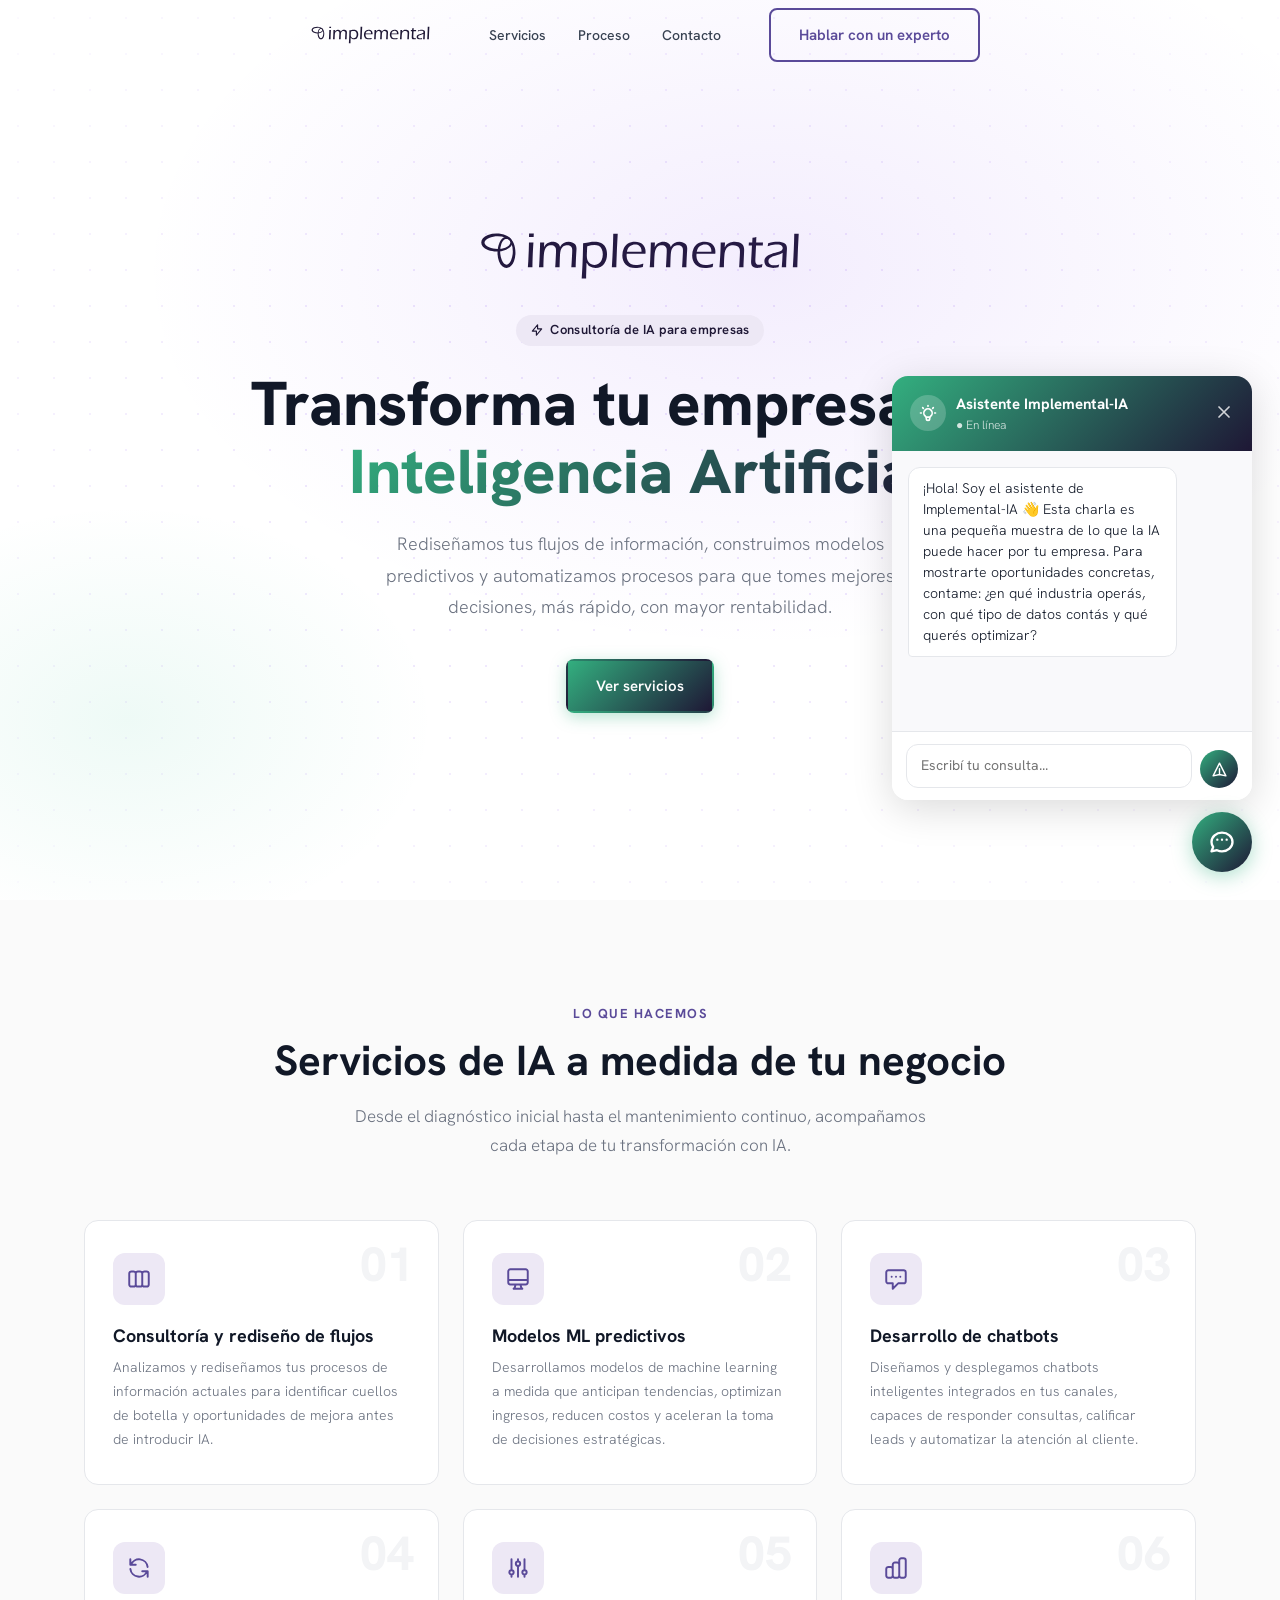
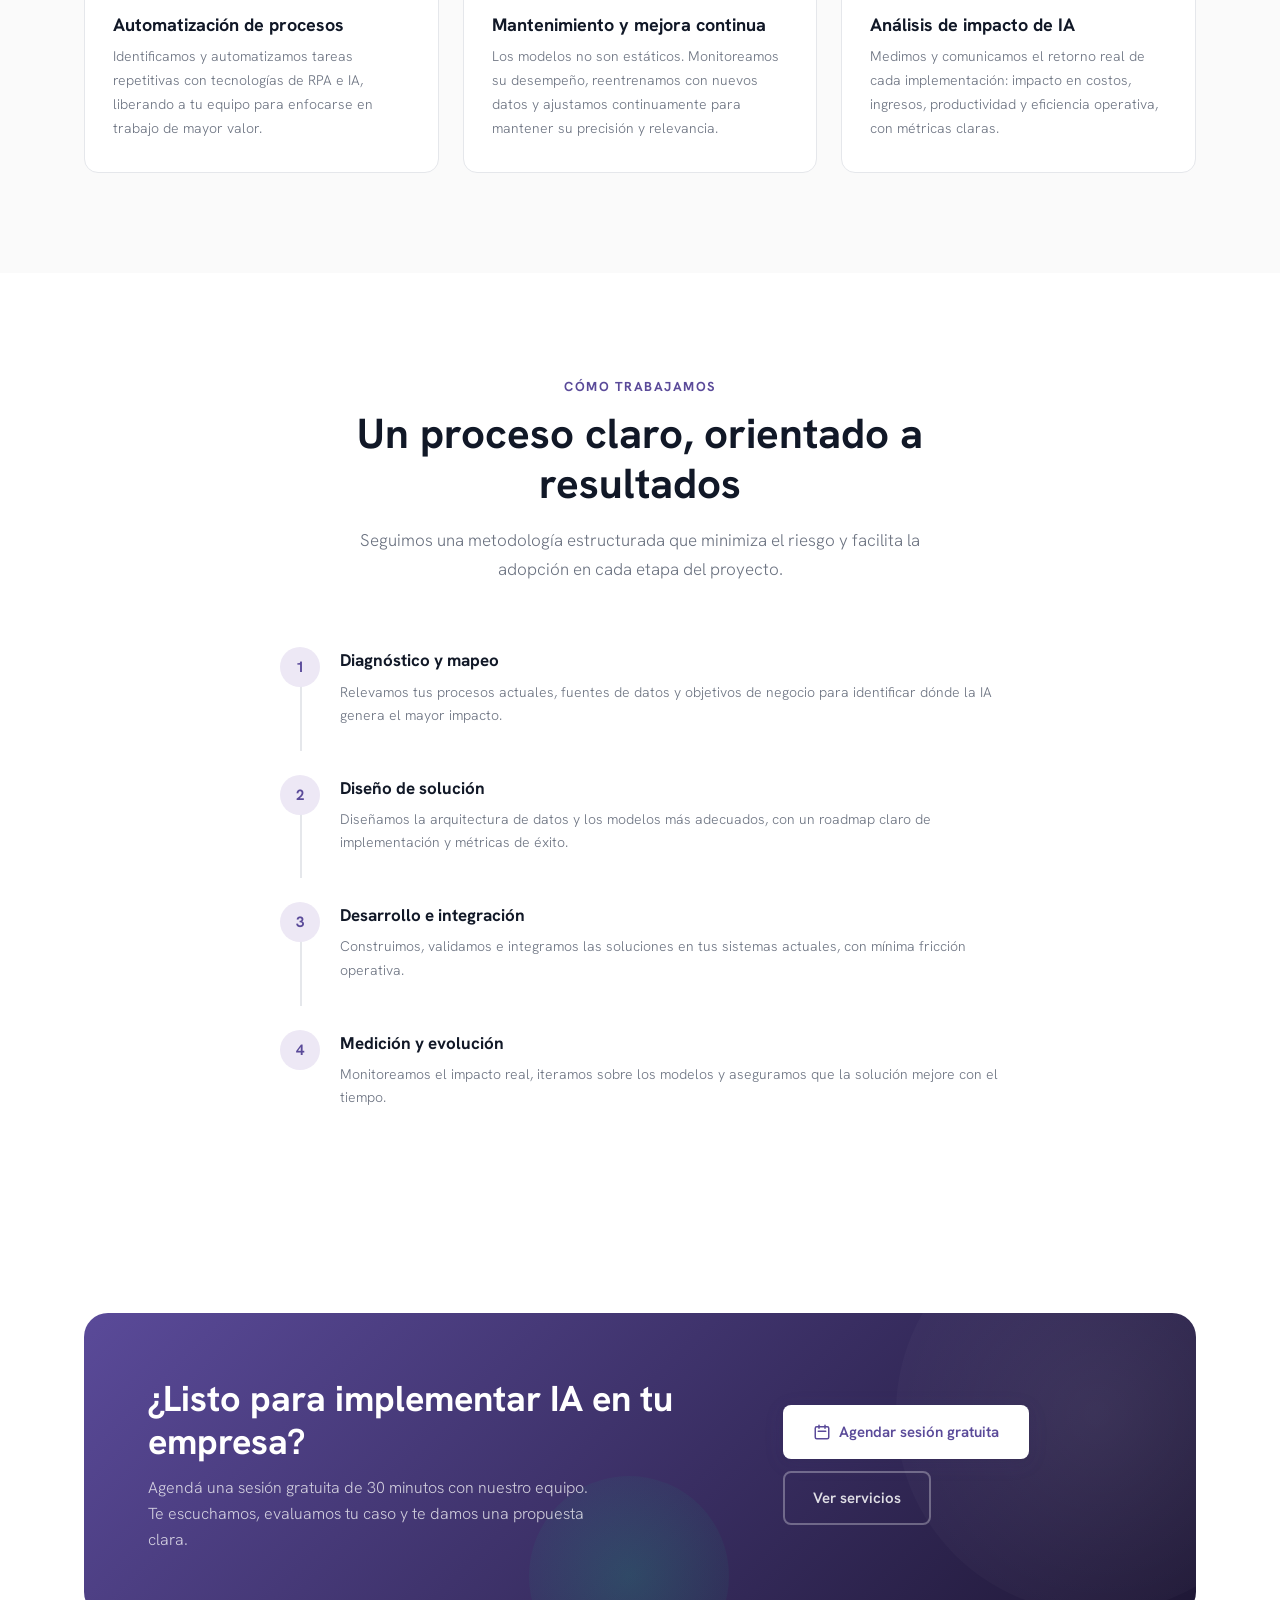
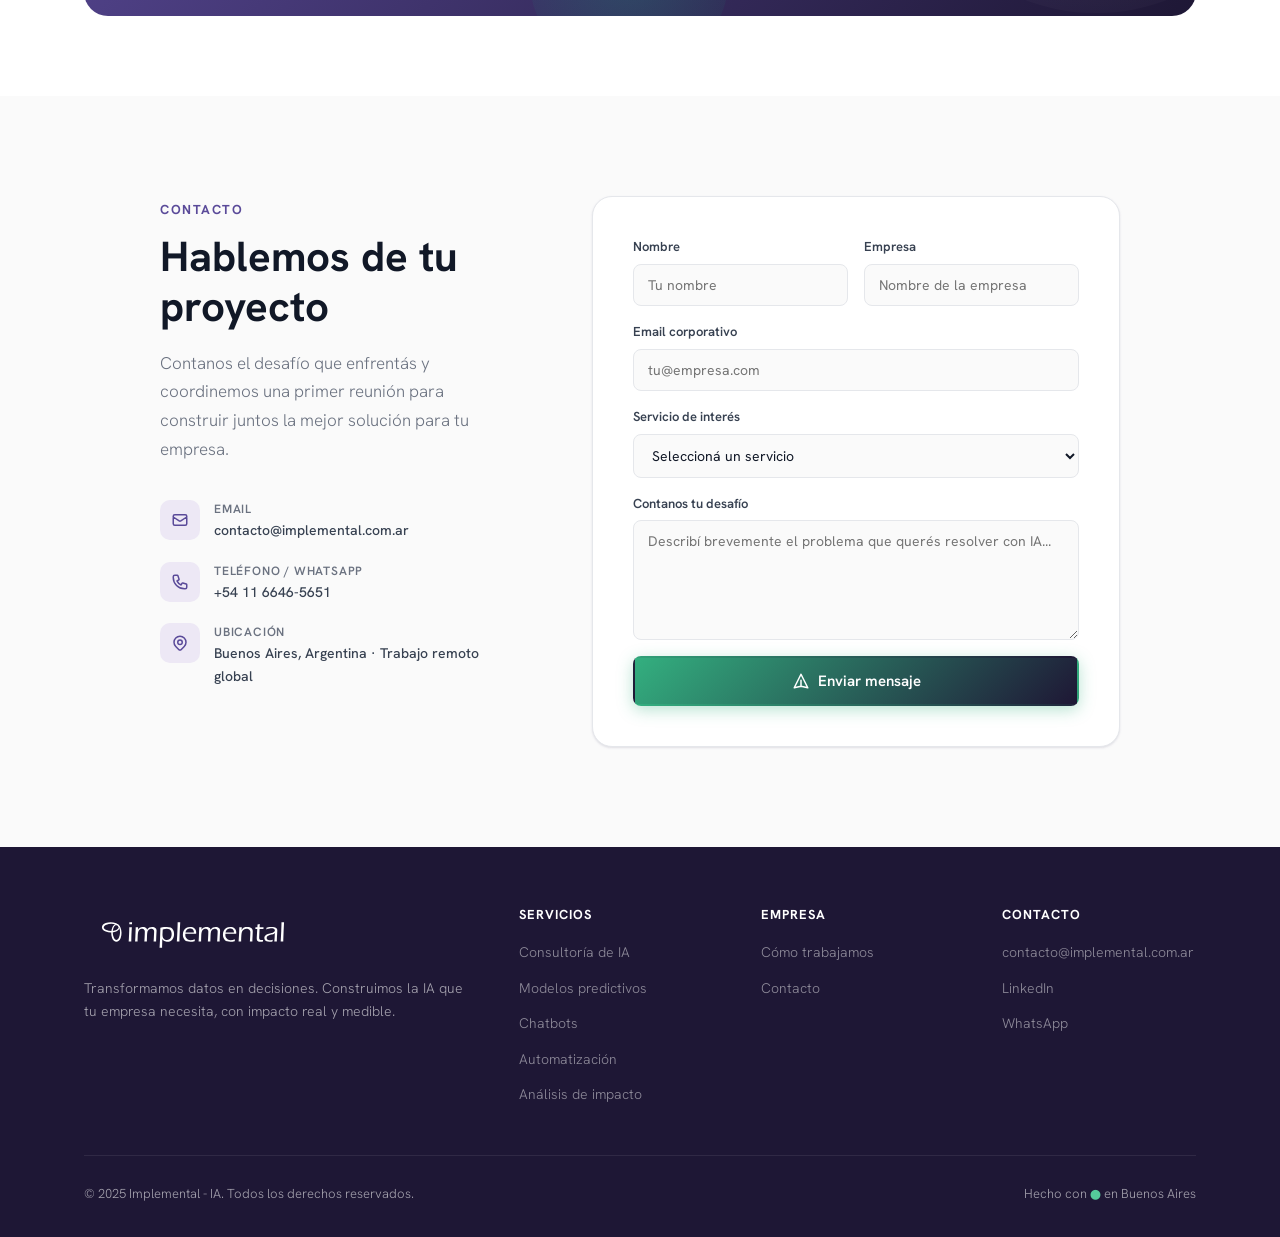
==== commit f6844d12: "marca: reemplazar violeta por degradé verde del manual de marca Título, palabras "Inteligencia Artif" ====
--- a/index.html
+++ b/index.html
@@ -137,14 +137,14 @@
       white-space: nowrap;
     }
     .btn-primary {
-      background: var(--violet);
+      background: linear-gradient(-45deg, #1E1735, #33AF7F);
       color: var(--white);
-      box-shadow: 0 4px 16px rgba(124,58,237,.35);
+      box-shadow: 0 4px 16px rgba(51,175,127,.35);
     }
     .btn-primary:hover {
-      background: var(--violet-dark);
+      background: linear-gradient(-45deg, #111020, #28956a);
       transform: translateY(-2px);
-      box-shadow: 0 8px 24px rgba(124,58,237,.45);
+      box-shadow: 0 8px 24px rgba(51,175,127,.45);
     }
     .btn-outline {
       border-color: var(--violet);
@@ -304,7 +304,12 @@
       line-height: 1.1;
       margin-bottom: 22px;
     }
-    .hero-title .accent { color: var(--violet); }
+    .hero-title .accent {
+      background: linear-gradient(-45deg, #1E1735, #33AF7F);
+      -webkit-background-clip: text;
+      -webkit-text-fill-color: transparent;
+      background-clip: text;
+    }
 
     .hero-desc {
       font-size: 18px;
@@ -1378,12 +1383,12 @@
   #chat-btn {
     position: fixed; bottom: 28px; right: 28px; z-index: 9999;
     width: 60px; height: 60px; border-radius: 50%; border: none; cursor: pointer;
-    background: linear-gradient(135deg, #7C3AED, #9D6BF5);
-    box-shadow: 0 4px 20px rgba(124,58,237,0.4);
+    background: linear-gradient(-45deg, #1E1735, #33AF7F);
+    box-shadow: 0 4px 20px rgba(51,175,127,0.4);
     display: flex; align-items: center; justify-content: center;
     transition: transform .2s, box-shadow .2s;
   }
-  #chat-btn:hover { transform: scale(1.08); box-shadow: 0 6px 28px rgba(124,58,237,0.5); }
+  #chat-btn:hover { transform: scale(1.08); box-shadow: 0 6px 28px rgba(51,175,127,0.5); }
   #chat-btn svg { width: 28px; height: 28px; color: #fff; }
 
   #chat-window {
@@ -1397,7 +1402,7 @@
   #chat-window.open { display: flex; }
 
   #chat-header {
-    background: linear-gradient(135deg, #7C3AED, #9D6BF5);
+    background: linear-gradient(-45deg, #1E1735, #33AF7F);
     color: #fff; padding: 16px 18px;
     display: flex; align-items: center; gap: 10px;
   }
@@ -1421,9 +1426,9 @@
   }
   .chat-msg { max-width: 82%; padding: 10px 14px; border-radius: 12px; font-size: 14px; line-height: 1.5; }
   .chat-msg.bot { background: #fff; border: 1px solid #e5e7eb; align-self: flex-start; color: #111827; border-bottom-left-radius: 4px; }
-  .chat-msg.user { background: linear-gradient(135deg, #7C3AED, #9D6BF5); color: #fff; align-self: flex-end; border-bottom-right-radius: 4px; }
+  .chat-msg.user { background: linear-gradient(-45deg, #1E1735, #33AF7F); color: #fff; align-self: flex-end; border-bottom-right-radius: 4px; }
   .chat-typing { display: flex; gap: 4px; align-items: center; padding: 10px 14px; }
-  .chat-typing span { width: 7px; height: 7px; border-radius: 50%; background: #9D6BF5; animation: typing .9s infinite; }
+  .chat-typing span { width: 7px; height: 7px; border-radius: 50%; background: #33AF7F; animation: typing .9s infinite; }
   .chat-typing span:nth-child(2) { animation-delay: .2s; }
   .chat-typing span:nth-child(3) { animation-delay: .4s; }
   @keyframes typing { 0%,60%,100% { transform: translateY(0); } 30% { transform: translateY(-6px); } }
@@ -1441,9 +1446,9 @@
     resize: none; min-height: 44px; max-height: 120px;
     line-height: 1.5; overflow-y: auto;
   }
-  #chat-input:focus { border-color: #7C3AED; }
+  #chat-input:focus { border-color: #33AF7F; }
   #chat-send {
-    background: linear-gradient(135deg, #7C3AED, #9D6BF5);
+    background: linear-gradient(-45deg, #1E1735, #33AF7F);
     border: none; border-radius: 50%; width: 38px; height: 38px;
     cursor: pointer; display: flex; align-items: center; justify-content: center;
     flex-shrink: 0; transition: transform .15s;
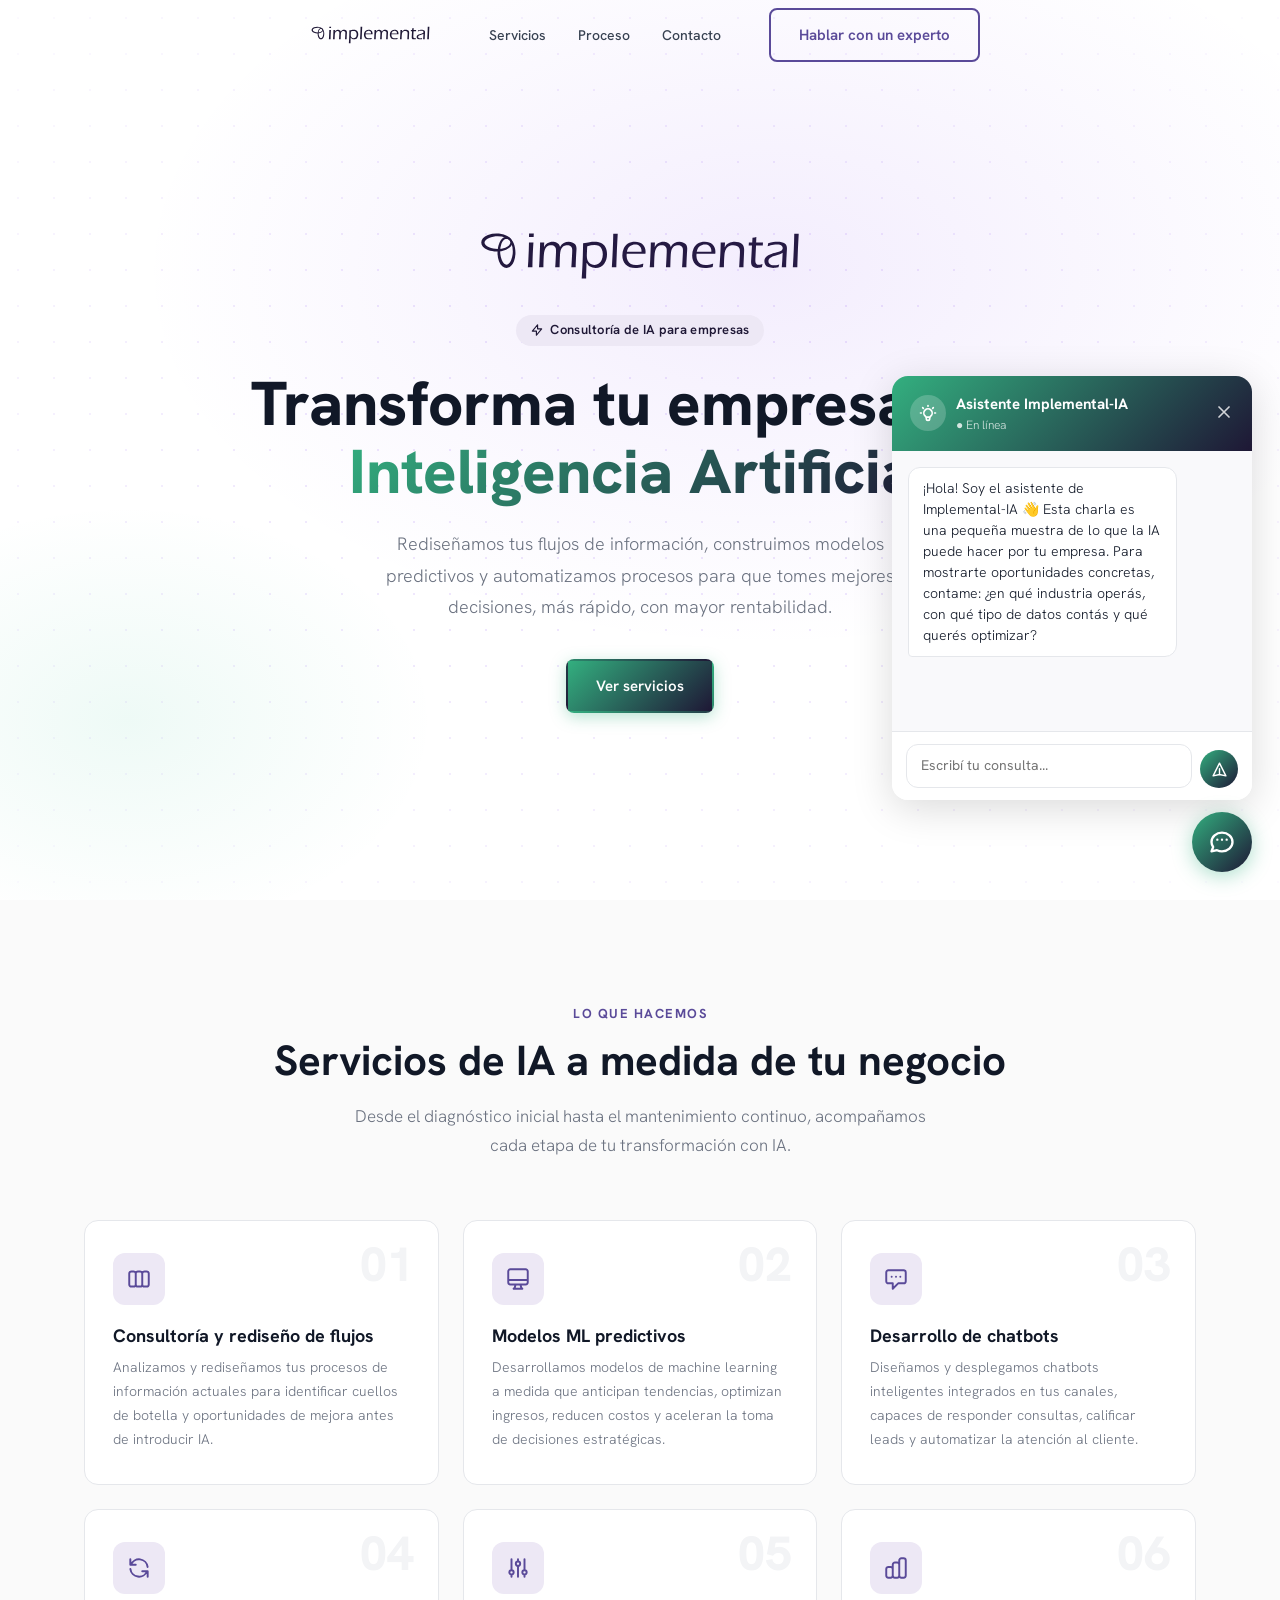
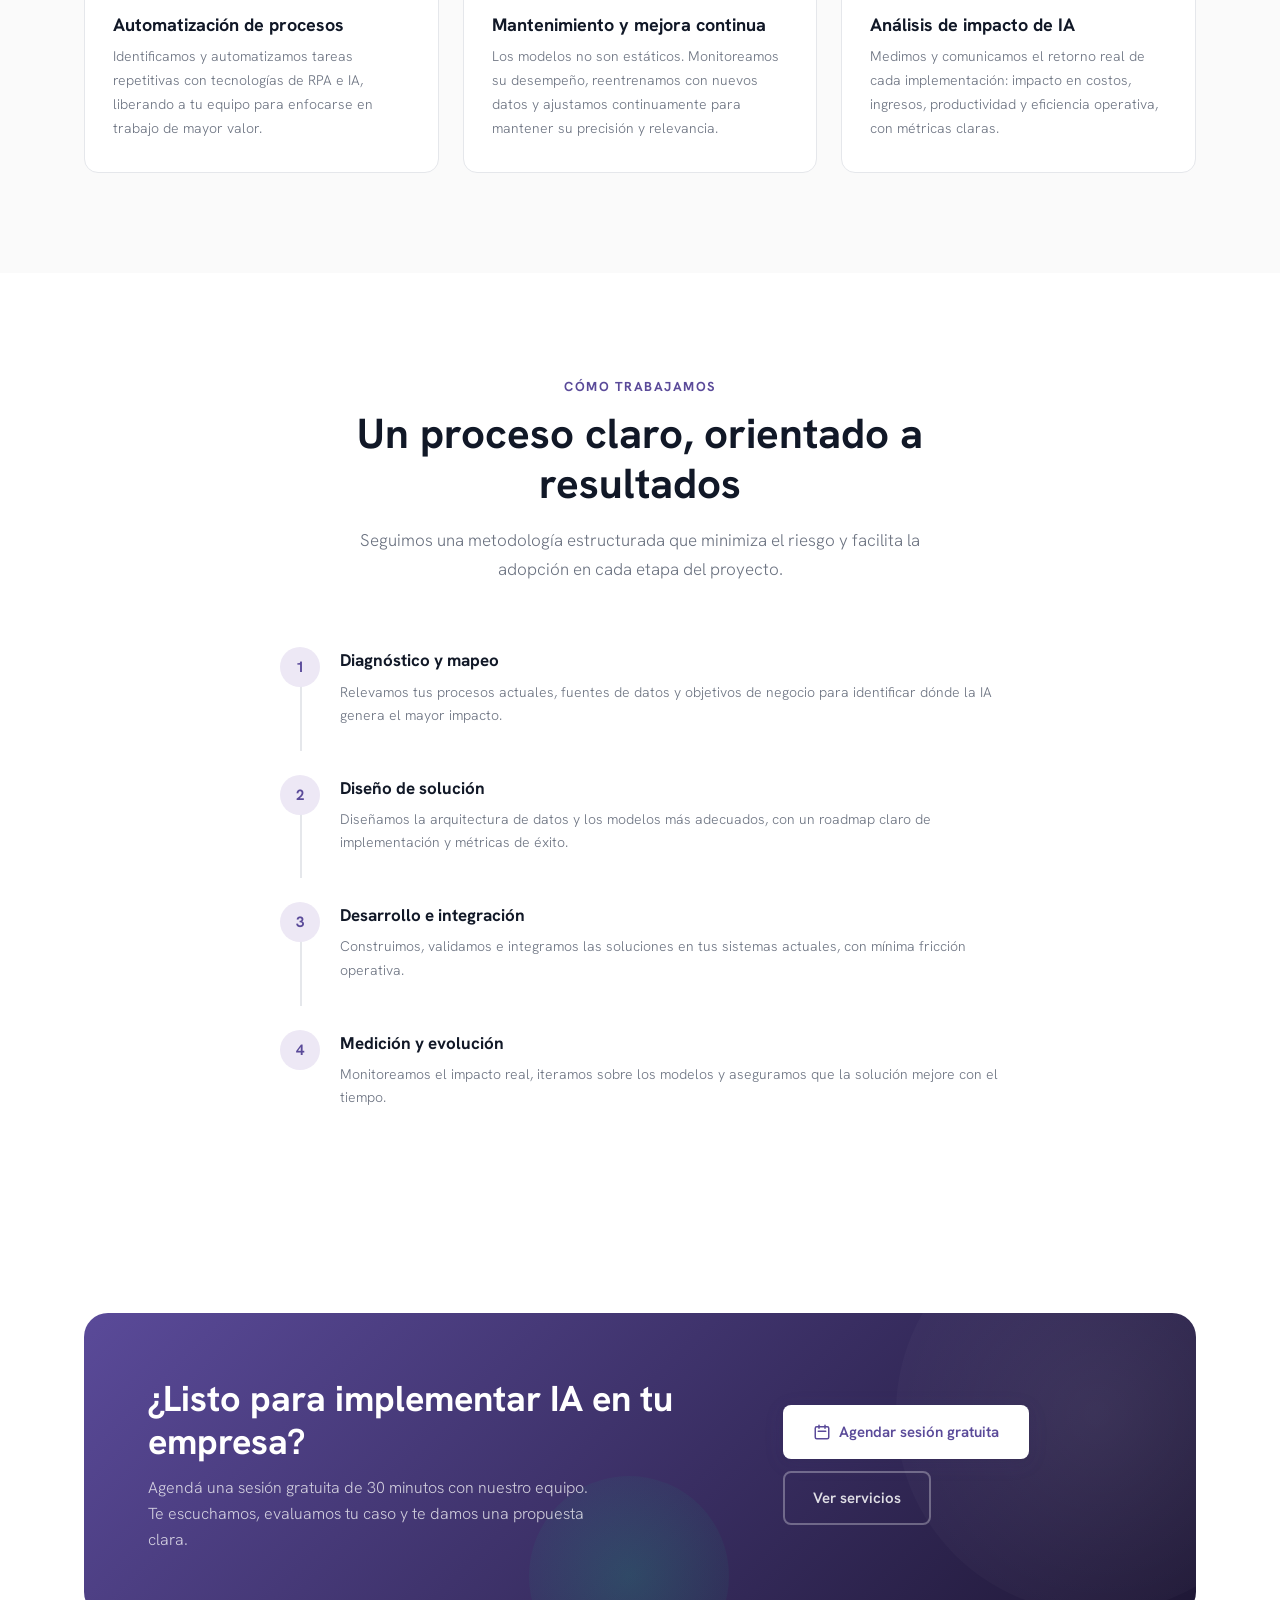
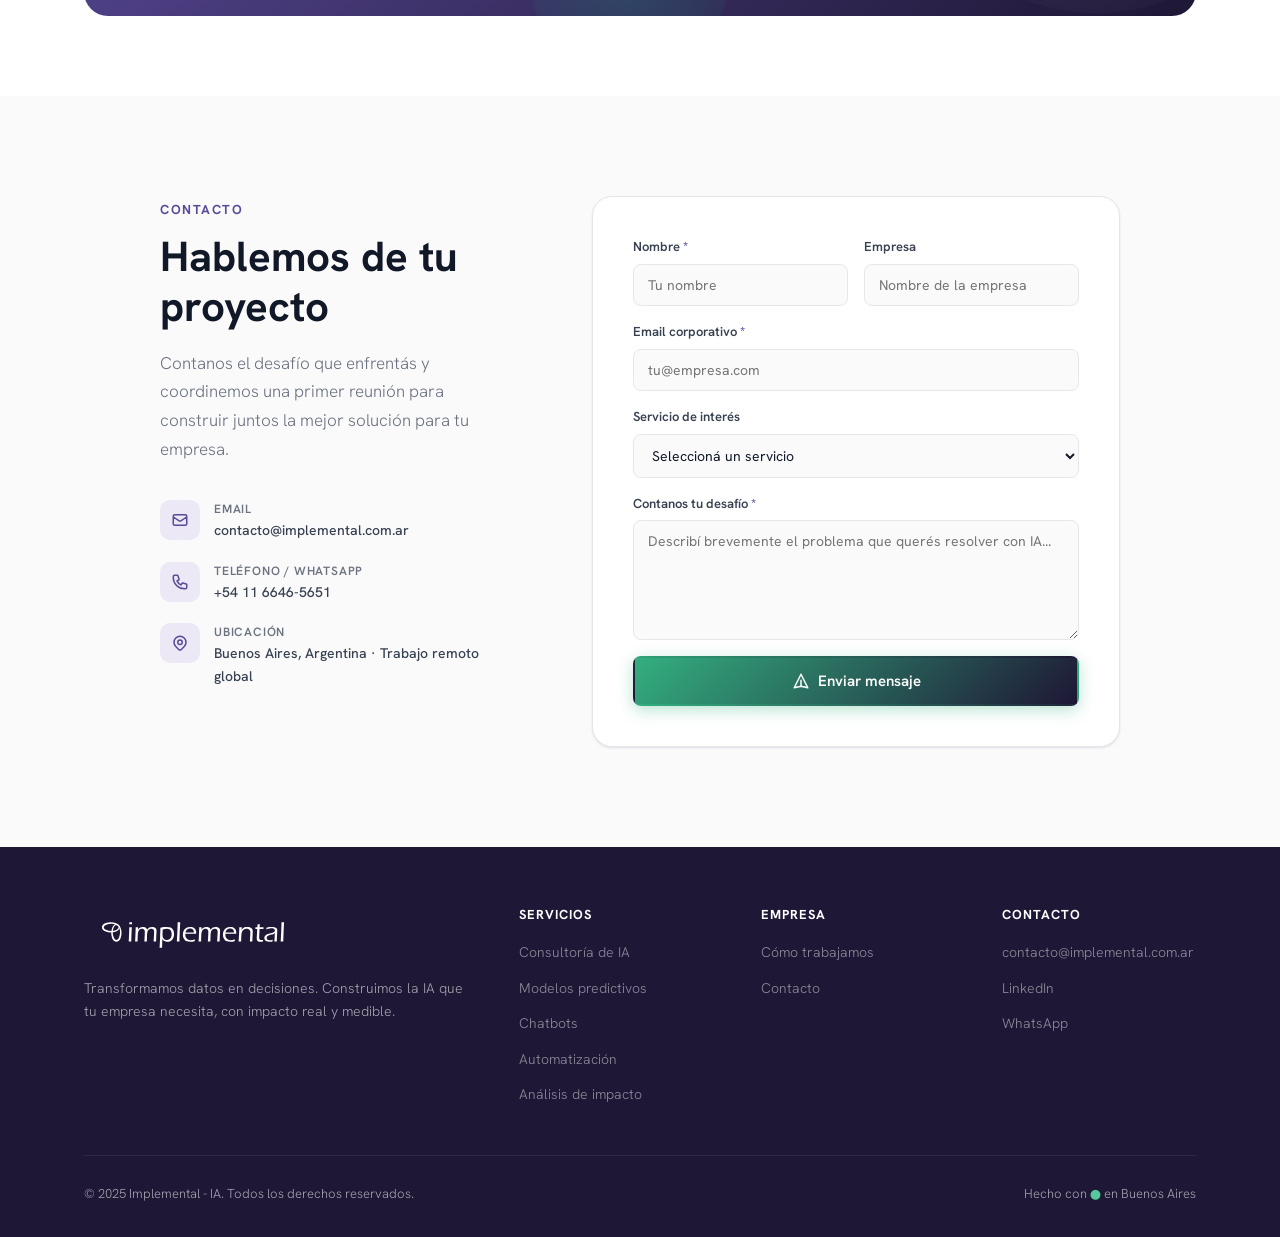
==== commit adaca9e2: "mejora: validación de formulario con required + accesibilidad + feedback visual Agrega required/aria" ====
--- a/index.html
+++ b/index.html
@@ -900,6 +900,15 @@
       box-shadow: 0 0 0 3px rgba(124,58,237,.12);
     }
     .form-group textarea { min-height: 120px; }
+    .form-group input:invalid:not(:placeholder-shown),
+    .form-group textarea:invalid:not(:placeholder-shown) {
+      border-color: #EF4444;
+      box-shadow: 0 0 0 3px rgba(239,68,68,.1);
+    }
+    .form-group input:valid:not(:placeholder-shown),
+    .form-group textarea:valid:not(:placeholder-shown) {
+      border-color: var(--green);
+    }
     .form-submit { width: 100%; justify-content: center; }
 
     /* ─── FOOTER ─── */
@@ -1292,21 +1301,21 @@
         <input type="hidden" name="como_nos_encontro" id="como_nos_encontro" />
         <div class="form-row">
           <div class="form-group">
-            <label for="nombre">Nombre</label>
-            <input type="text" id="nombre" name="nombre" placeholder="Tu nombre" />
+            <label for="nombre">Nombre <span aria-hidden="true" style="color:var(--violet);">*</span></label>
+            <input type="text" id="nombre" name="nombre" placeholder="Tu nombre" required aria-required="true" autocomplete="name" />
           </div>
           <div class="form-group">
             <label for="empresa">Empresa</label>
-            <input type="text" id="empresa" name="empresa" placeholder="Nombre de la empresa" />
+            <input type="text" id="empresa" name="empresa" placeholder="Nombre de la empresa" autocomplete="organization" />
           </div>
         </div>
         <div class="form-group">
-          <label for="email">Email corporativo</label>
-          <input type="email" id="email" name="email" placeholder="tu@empresa.com" />
+          <label for="email">Email corporativo <span aria-hidden="true" style="color:var(--violet);">*</span></label>
+          <input type="email" id="email" name="email" placeholder="tu@empresa.com" required aria-required="true" autocomplete="email" />
         </div>
         <div class="form-group">
           <label for="servicio">Servicio de interés</label>
-          <select id="servicio" name="servicio">
+          <select id="servicio" name="servicio" autocomplete="off">
             <option value="" disabled selected>Seleccioná un servicio</option>
             <option>Consultoría y rediseño de flujos</option>
             <option>Modelos ML predictivos</option>
@@ -1318,8 +1327,8 @@
           </select>
         </div>
         <div class="form-group">
-          <label for="mensaje">Contanos tu desafío</label>
-          <textarea id="mensaje" name="mensaje" placeholder="Describí brevemente el problema que querés resolver con IA..."></textarea>
+          <label for="mensaje">Contanos tu desafío <span aria-hidden="true" style="color:var(--violet);">*</span></label>
+          <textarea id="mensaje" name="mensaje" placeholder="Describí brevemente el problema que querés resolver con IA..." required aria-required="true"></textarea>
         </div>
         <button type="submit" class="btn btn-primary form-submit">
           <svg width="18" height="18" fill="none" stroke="currentColor" stroke-width="2" viewBox="0 0 24 24"><path stroke-linecap="round" stroke-linejoin="round" d="M12 19l9 2-9-18-9 18 9-2zm0 0v-8"/></svg>
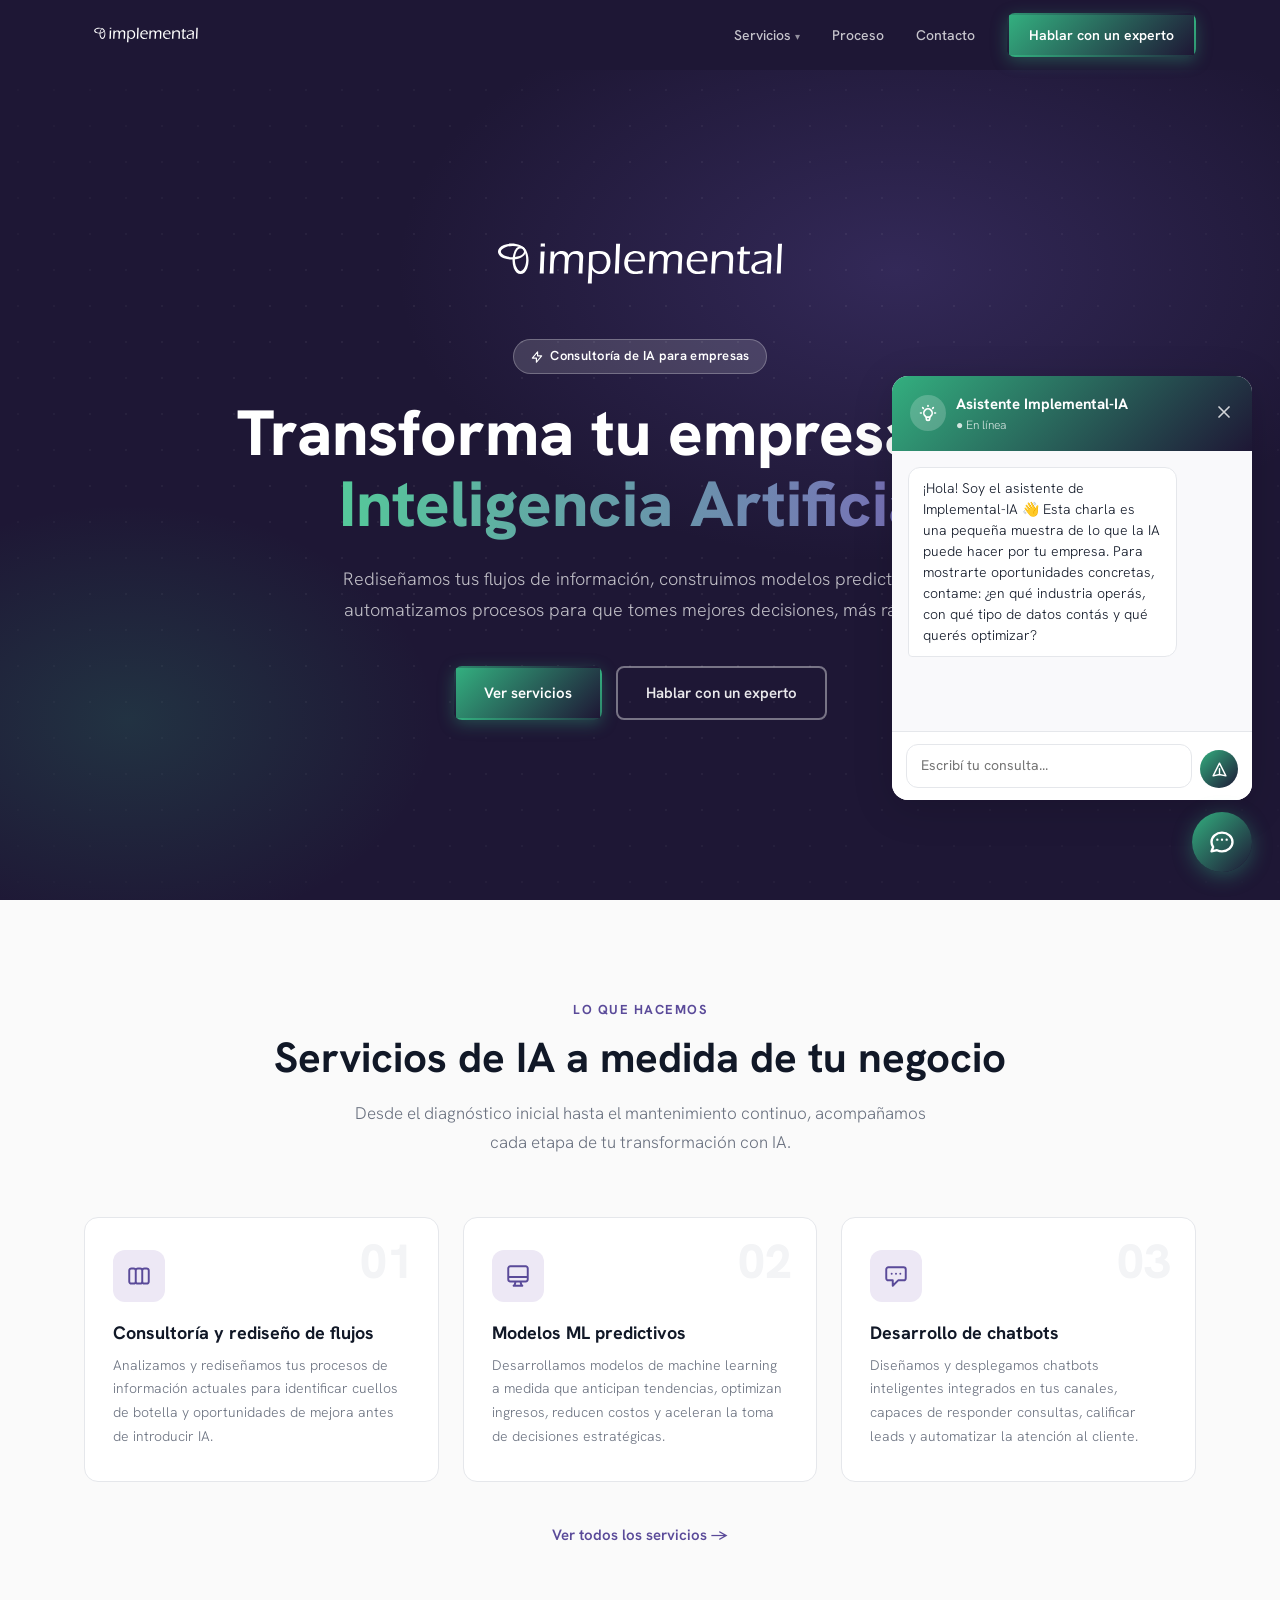
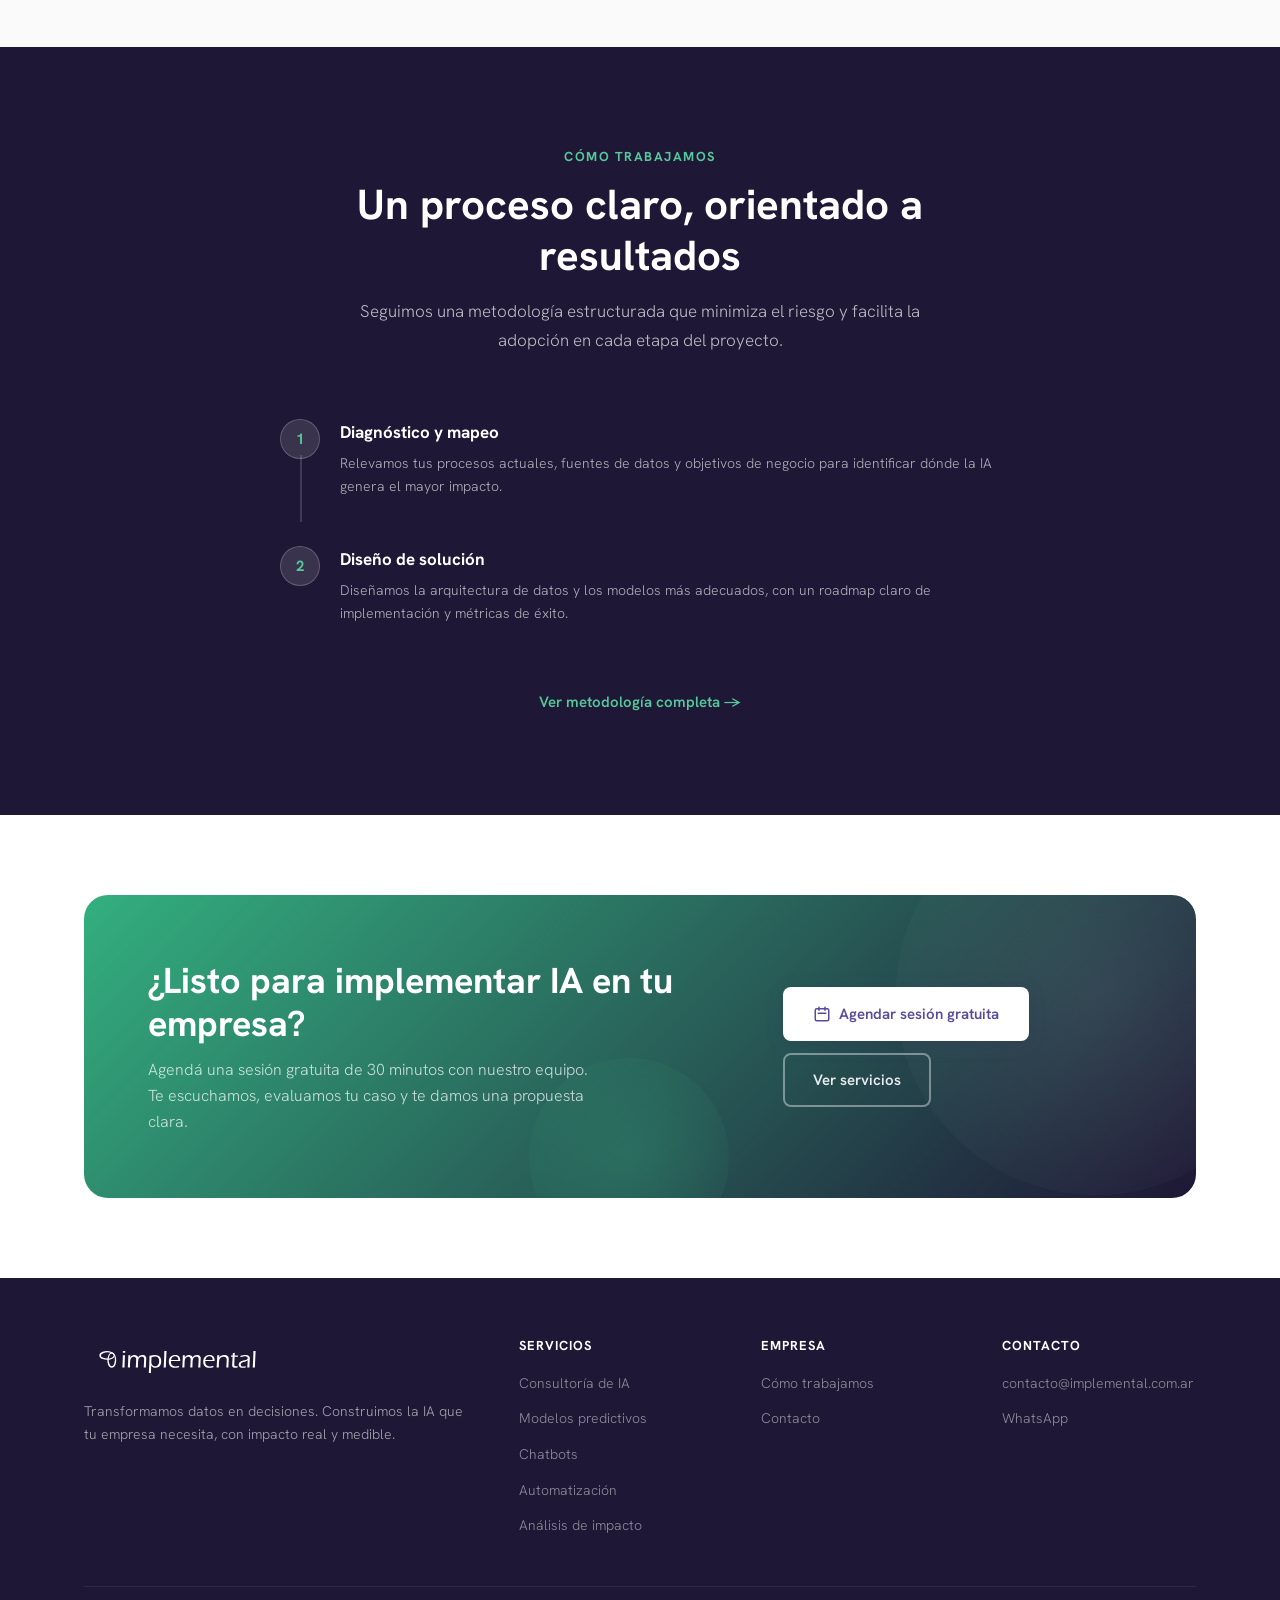
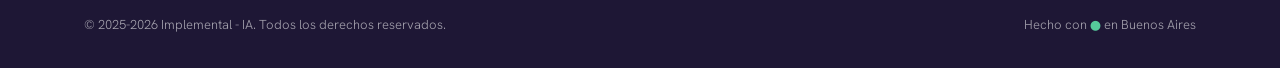
==== commit ad36d840: "chatbot: auto-abrir solo en la primera página de la sesión Reemplaza chatClosed por chatAutoOpened: " ====
--- a/index.html
+++ b/index.html
@@ -5,12 +5,12 @@
   <meta name="viewport" content="width=device-width, initial-scale=1.0" />
   <title>Implemental - IA | Inteligencia Artificial para tu Empresa</title>
 
-  <!-- SEO Meta Tags -->
+  <!-- SEO -->
   <meta name="description" content="Consultora de Inteligencia Artificial en Buenos Aires. Automatizamos procesos, construimos modelos predictivos y rediseñamos flujos de información para empresas que quieren tomar mejores decisiones, más rápido." />
   <meta name="robots" content="index, follow" />
   <link rel="canonical" href="https://implemental.com.ar/" />
 
-  <!-- Open Graph / Facebook -->
+  <!-- Open Graph -->
   <meta property="og:type" content="website" />
   <meta property="og:url" content="https://implemental.com.ar/" />
   <meta property="og:title" content="Implemental — Inteligencia Artificial para tu Empresa" />
@@ -23,7 +23,7 @@
   <meta name="twitter:title" content="Implemental — Inteligencia Artificial para tu Empresa" />
   <meta name="twitter:description" content="Consultora de IA en Buenos Aires. Automatización, modelos predictivos y optimización de procesos para empresas." />
 
-  <!-- JSON-LD Structured Data -->
+  <!-- JSON-LD -->
   <script type="application/ld+json">
   {
     "@context": "https://schema.org",
@@ -41,7 +41,7 @@
   }
   </script>
 
-  <!-- Google tag (gtag.js) -->
+  <!-- GA4 -->
   <script async src="https://www.googletagmanager.com/gtag/js?id=G-WNLGPR5VN7"></script>
   <script>
     window.dataLayer = window.dataLayer || [];
@@ -49,442 +49,61 @@
     gtag('js', new Date());
     gtag('config', 'G-WNLGPR5VN7');
   </script>
+
   <link rel="preconnect" href="https://fonts.googleapis.com" />
   <link rel="preconnect" href="https://fonts.gstatic.com" crossorigin />
   <link href="https://fonts.googleapis.com/css2?family=Hanken+Grotesk:wght@300;400;500;600;700;800&display=swap" rel="stylesheet" />
+  <link rel="stylesheet" href="styles.css" />
+
   <style>
-    /* ─── Reset & Variables ─── */
-    *, *::before, *::after { box-sizing: border-box; margin: 0; padding: 0; }
-
-    :root {
-      --violet:       #5A4A99;
-      --violet-light: #7A6AB9;
-      --violet-dark:  #1E1735;
-      --violet-pale:  #EDE8F5;
-      --green:        #33AF7F;
-      --green-light:  #55C99A;
-      --green-pale:   #D0F0E4;
-      --dark:         #1E1735;
-      --dark-mid:     #1E1735;
-      --gray-900:     #111827;
-      --gray-700:     #374151;
-      --gray-500:     #6B7280;
-      --gray-200:     #E5E7EB;
-      --gray-100:     #F3F4F6;
-      --white:        #FFFFFF;
-      --bg-subtle:    #FAFAFA;
-      --shadow-sm:    0 1px 3px rgba(90,74,153,.08), 0 1px 2px rgba(0,0,0,.06);
-      --shadow-md:    0 4px 20px rgba(90,74,153,.12), 0 2px 8px rgba(0,0,0,.08);
-      --shadow-lg:    0 20px 60px rgba(90,74,153,.15), 0 8px 24px rgba(0,0,0,.1);
-      --radius:       14px;
-      --radius-sm:    8px;
-    }
-
-    html { scroll-behavior: smooth; }
-
-    body {
-      font-family: 'Hanken Grotesk', system-ui, sans-serif;
-      font-weight: 300;
-      background: var(--white);
-      color: var(--gray-700);
-      line-height: 1.6;
-      overflow-x: hidden;
-    }
-
-    h1, h2, h3, h4 {
-      font-family: 'Hanken Grotesk', system-ui, sans-serif;
+    /* ─── HOME: Hero ─── */
+    .hero-dark {
+      text-align: center;
+    }
+    .hero-dark-content {
+      position: relative;
+      z-index: 1;
+      max-width: 820px;
+      margin: 0 auto;
+    }
+    .hero-logo {
+      display: flex;
+      justify-content: center;
+      margin-bottom: 32px;
+    }
+    .hero-badge {
+      margin-bottom: 24px;
+    }
+    .hero-title {
+      font-size: clamp(38px, 5.5vw, 64px);
       font-weight: 800;
-      color: var(--gray-900);
-      line-height: 1.2;
-    }
-
-    a { text-decoration: none; color: inherit; }
-    img { max-width: 100%; display: block; }
-
-    .container {
-      max-width: 1160px;
-      margin: 0 auto;
-      padding: 0 24px;
-    }
-
-    /* ─── Utility ─── */
-    .badge {
-      display: inline-flex;
-      align-items: center;
-      gap: 6px;
-      background: var(--violet-pale);
-      color: var(--violet-dark);
-      font-size: 13px;
-      font-weight: 600;
-      padding: 5px 14px;
-      border-radius: 100px;
-      letter-spacing: .3px;
-    }
-    .badge svg { width: 14px; height: 14px; }
-
-    .btn {
-      display: inline-flex;
-      align-items: center;
-      gap: 8px;
-      font-family: 'Hanken Grotesk', sans-serif;
-      font-weight: 600;
-      font-size: 15px;
-      padding: 13px 28px;
-      border-radius: var(--radius-sm);
-      cursor: pointer;
-      transition: all .22s ease;
-      border: 2px solid transparent;
-      white-space: nowrap;
-    }
-    .btn-primary {
-      background: linear-gradient(-45deg, #1E1735, #33AF7F);
       color: var(--white);
-      box-shadow: 0 4px 16px rgba(51,175,127,.35);
-    }
-    .btn-primary:hover {
-      background: linear-gradient(-45deg, #111020, #28956a);
-      transform: translateY(-2px);
-      box-shadow: 0 8px 24px rgba(51,175,127,.45);
-    }
-    .btn-outline {
-      border-color: var(--violet);
-      color: var(--violet);
-      background: transparent;
-    }
-    .btn-outline:hover {
-      background: var(--violet-pale);
-      transform: translateY(-2px);
-    }
-    .btn-white {
-      background: var(--white);
-      color: var(--violet);
-      box-shadow: var(--shadow-md);
-    }
-    .btn-white:hover {
-      transform: translateY(-2px);
-      box-shadow: var(--shadow-lg);
-    }
-
-    .section-label {
-      font-size: 13px;
-      font-weight: 700;
-      text-transform: uppercase;
-      letter-spacing: 1.5px;
-      color: var(--violet);
-    }
-    .section-title {
-      font-size: clamp(28px, 4vw, 42px);
-      font-weight: 700;
-      color: var(--gray-900);
-      margin-top: 10px;
-      margin-bottom: 16px;
-    }
-    .section-sub {
-      font-size: 17px;
-      color: var(--gray-500);
-      max-width: 580px;
-      line-height: 1.7;
-      margin-left: auto;
-      margin-right: auto;
-    }
-
-    /* ─── NAV ─── */
-    nav {
-      position: fixed;
-      top: 0; left: 0; right: 0;
-      z-index: 1000;
-      transition: background .3s, box-shadow .3s;
-    }
-    nav.scrolled {
-      background: rgba(255,255,255,.9);
-      backdrop-filter: blur(12px);
-      box-shadow: 0 1px 0 var(--gray-200);
-    }
-    .nav-inner {
-      display: flex;
-      align-items: center;
-      justify-content: center;
-      gap: 48px;
-      height: 70px;
-    }
-    .logo {
-      display: flex;
-      align-items: center;
-      gap: 10px;
-      font-family: 'Hanken Grotesk', sans-serif;
-      font-weight: 700;
-      font-size: 20px;
-      color: var(--gray-900);
-    }
-    .logo-icon {
-      width: 36px; height: 36px;
-      background: linear-gradient(135deg, var(--violet), var(--violet-light));
-      border-radius: 9px;
-      display: flex; align-items: center; justify-content: center;
-    }
-    .logo-icon svg { width: 20px; height: 20px; color: #fff; }
-    .logo span { color: var(--violet); }
-
-    .nav-links {
-      display: flex;
-      align-items: center;
-      gap: 32px;
-      list-style: none;
-    }
-    .nav-links a {
-      font-size: 14px;
-      font-weight: 500;
-      color: var(--gray-700);
-      transition: color .2s;
-    }
-    .nav-links a:hover { color: var(--violet); }
-
-    .nav-cta { display: flex; align-items: center; gap: 12px; }
-
-    .hamburger {
-      display: none;
-      flex-direction: column;
-      gap: 5px;
-      cursor: pointer;
-      padding: 4px;
-    }
-    .hamburger span {
-      display: block;
-      width: 24px; height: 2px;
-      background: var(--gray-700);
-      border-radius: 2px;
-      transition: all .3s;
-    }
-
-    /* ─── HERO ─── */
-    .hero {
-      position: relative;
-      min-height: 100vh;
-      display: flex;
-      align-items: center;
-      padding: 80px 0 80px;
-      overflow: hidden;
-    }
-
-    .hero-bg {
-      position: absolute;
-      inset: 0;
-      background:
-        radial-gradient(ellipse 70% 60% at 60% 30%, rgba(124,58,237,.09) 0%, transparent 70%),
-        radial-gradient(ellipse 40% 40% at 10% 80%, rgba(16,185,129,.07) 0%, transparent 60%);
-    }
-
-    /* Grid dots */
-    .hero-bg::before {
-      content: '';
-      position: absolute;
-      inset: 0;
-      background-image:
-        radial-gradient(circle, rgba(124,58,237,.12) 1px, transparent 1px);
-      background-size: 36px 36px;
-      mask-image: radial-gradient(ellipse 80% 80% at 50% 50%, black 30%, transparent 100%);
-    }
-
-    .hero-content {
-      position: relative;
-      display: flex;
-      flex-direction: column;
-      align-items: center;
-      text-align: center;
-      max-width: 780px;
-      margin: 0 auto;
-    }
-
-    .hero-badge { margin-bottom: 24px; }
-
-    .hero-title {
-      font-size: clamp(36px, 5.5vw, 62px);
-      font-weight: 800;
-      color: var(--gray-900);
       line-height: 1.1;
-      margin-bottom: 22px;
+      margin-bottom: 24px;
     }
     .hero-title .accent {
-      background: linear-gradient(-45deg, #1E1735, #33AF7F);
+      background: linear-gradient(90deg, #55C99A, #7A6AB9);
       -webkit-background-clip: text;
       -webkit-text-fill-color: transparent;
       background-clip: text;
     }
-
     .hero-desc {
       font-size: 18px;
       font-weight: 300;
-      color: var(--gray-500);
+      color: rgba(255,255,255,.72);
       line-height: 1.75;
-      margin: 0 auto 36px;
-      max-width: 560px;
-      text-align: center;
-    }
-
-    .hero-actions { display: flex; gap: 14px; flex-wrap: wrap; justify-content: center; }
-
-    .hero-stats {
+      margin: 0 auto 40px;
+      max-width: 600px;
+    }
+    .hero-actions {
       display: flex;
-      gap: 32px;
-      margin-top: 48px;
-      padding-top: 32px;
-      border-top: 1px solid var(--gray-200);
-    }
-    .stat-item { }
-    .stat-num {
-      font-family: 'Hanken Grotesk', sans-serif;
-      font-size: 28px;
-      font-weight: 700;
-      color: var(--gray-900);
-    }
-    .stat-num span { color: var(--violet); }
-    .stat-label {
-      font-size: 13px;
-      color: var(--gray-500);
-      margin-top: 2px;
-    }
-
-    /* Hero visual */
-    .hero-visual {
-      position: relative;
-      display: flex;
-      align-items: center;
+      gap: 14px;
+      flex-wrap: wrap;
       justify-content: center;
     }
 
-    .hero-card-main {
-      background: var(--white);
-      border: 1px solid var(--gray-200);
-      border-radius: 20px;
-      padding: 28px;
-      box-shadow: var(--shadow-lg);
-      width: 100%;
-      max-width: 360px;
-      position: relative;
-      z-index: 2;
-    }
-
-    .card-header {
-      display: flex;
-      align-items: center;
-      justify-content: space-between;
-      margin-bottom: 20px;
-    }
-    .card-title-sm {
-      font-size: 13px;
-      font-weight: 600;
-      color: var(--gray-500);
-      text-transform: uppercase;
-      letter-spacing: .8px;
-    }
-    .card-live {
-      display: flex;
-      align-items: center;
-      gap: 5px;
-      font-size: 12px;
-      font-weight: 600;
-      color: var(--green);
-    }
-    .card-live-dot {
-      width: 7px; height: 7px;
-      background: var(--green);
-      border-radius: 50%;
-      animation: pulse 2s infinite;
-    }
-    @keyframes pulse {
-      0%, 100% { opacity: 1; transform: scale(1); }
-      50% { opacity: .5; transform: scale(1.3); }
-    }
-
-    .metric-big {
-      font-family: 'Hanken Grotesk', sans-serif;
-      font-size: 42px;
-      font-weight: 700;
-      color: var(--gray-900);
-      line-height: 1;
-      margin-bottom: 4px;
-    }
-    .metric-label {
-      font-size: 13px;
-      color: var(--gray-500);
-      margin-bottom: 20px;
-    }
-
-    /* Mini bar chart */
-    .bar-chart {
-      display: flex;
-      align-items: flex-end;
-      gap: 6px;
-      height: 60px;
-      margin-bottom: 16px;
-    }
-    .bar {
-      flex: 1;
-      border-radius: 4px 4px 0 0;
-      background: var(--gray-200);
-      transition: background .3s;
-    }
-    .bar.active { background: var(--violet); }
-    .bar.semi { background: var(--violet-light); }
-
-    .card-trend {
-      display: flex;
-      align-items: center;
-      gap: 6px;
-      font-size: 13px;
-      color: var(--green);
-      font-weight: 600;
-    }
-
-    /* Floating cards */
-    .float-card {
-      position: absolute;
-      background: var(--white);
-      border: 1px solid var(--gray-200);
-      border-radius: 12px;
-      padding: 14px 16px;
-      box-shadow: var(--shadow-md);
-      z-index: 3;
-    }
-    .float-card-1 {
-      top: -20px;
-      right: -20px;
-      display: flex;
-      align-items: center;
-      gap: 10px;
-      min-width: 170px;
-    }
-    .float-card-2 {
-      bottom: -20px;
-      left: -30px;
-      min-width: 160px;
-    }
-    .float-icon {
-      width: 36px; height: 36px;
-      border-radius: 8px;
-      display: flex; align-items: center; justify-content: center;
-    }
-    .float-icon.violet { background: var(--violet-pale); color: var(--violet); }
-    .float-icon.green  { background: var(--green-pale);  color: var(--green); }
-    .float-icon svg    { width: 18px; height: 18px; }
-    .float-text-sm { font-size: 11px; color: var(--gray-500); }
-    .float-text-main { font-size: 14px; font-weight: 700; color: var(--gray-900); }
-    .float-progress {
-      width: 100%;
-      height: 5px;
-      background: var(--gray-200);
-      border-radius: 3px;
-      margin-top: 8px;
-      overflow: hidden;
-    }
-    .float-progress-bar {
-      height: 100%;
-      border-radius: 3px;
-      background: linear-gradient(90deg, var(--green), var(--green-light));
-    }
-
-    /* ─── SERVICES ─── */
-    .services {
+    /* ─── HOME: Services Preview ─── */
+    .services-preview {
       padding: 100px 0;
       background: var(--bg-subtle);
     }
@@ -492,560 +111,76 @@
       text-align: center;
       margin-bottom: 60px;
     }
-    .services-header .section-sub {
-      margin: 0 auto;
-    }
-
-    .services-grid {
-      display: grid;
-      grid-template-columns: repeat(3, 1fr);
-      gap: 24px;
-    }
-
-    .service-card {
-      background: var(--white);
-      border: 1px solid var(--gray-200);
-      border-radius: var(--radius);
-      padding: 32px 28px;
-      transition: all .3s ease;
-      position: relative;
-      overflow: hidden;
-      cursor: default;
-    }
-    .service-card::before {
-      content: '';
-      position: absolute;
-      inset: 0;
-      background: linear-gradient(135deg, var(--violet-pale), transparent);
-      opacity: 0;
-      transition: opacity .3s;
-    }
-    .service-card:hover {
-      border-color: var(--violet-light);
-      transform: translateY(-6px);
-      box-shadow: var(--shadow-lg);
-    }
-    .service-card:hover::before { opacity: 1; }
-
-    .service-icon {
-      width: 52px; height: 52px;
-      border-radius: 12px;
-      background: var(--violet-pale);
-      display: flex; align-items: center; justify-content: center;
-      margin-bottom: 20px;
-      position: relative;
-      transition: background .3s;
-    }
-    .service-card:hover .service-icon {
-      background: var(--violet);
-    }
-    .service-icon svg {
-      width: 26px; height: 26px;
+    .services-link {
+      text-align: center;
+      margin-top: 40px;
+    }
+    .services-link a {
+      font-size: 15px;
+      font-weight: 600;
       color: var(--violet);
-      transition: color .3s;
-    }
-    .service-card:hover .service-icon svg { color: var(--white); }
-
-    .service-title {
-      font-size: 18px;
-      font-weight: 700;
-      color: var(--gray-900);
-      margin-bottom: 10px;
-      position: relative;
-    }
-    .service-desc {
-      font-size: 14px;
-      color: var(--gray-500);
-      line-height: 1.7;
-      position: relative;
-    }
-
-    .service-num {
-      position: absolute;
-      top: 20px; right: 24px;
-      font-family: 'Hanken Grotesk', sans-serif;
-      font-size: 48px;
-      font-weight: 800;
-      color: var(--gray-100);
-      line-height: 1;
-      transition: color .3s;
-      z-index: 0;
-    }
-    .service-card:hover .service-num { color: var(--violet-pale); }
-
-    /* ─── PROCESS ─── */
-    .process {
+      transition: color .2s;
+    }
+    .services-link a:hover { color: var(--violet-dark); }
+
+    /* ─── HOME: Process Preview (dark) ─── */
+    .process-preview {
       padding: 100px 0;
-    }
-    .process-inner {
-      display: flex;
-      flex-direction: column;
-      align-items: center;
-      text-align: center;
+      background: var(--dark);
+    }
+    .process-preview-inner {
       max-width: 720px;
       margin: 0 auto;
     }
-    .process-steps {
-      display: flex;
-      flex-direction: column;
-      gap: 0;
-      text-align: left;
-      width: 100%;
+    .process-preview-header {
+      text-align: center;
+      margin-bottom: 16px;
+    }
+    .process-preview-header .section-sub-white {
+      margin: 0 auto;
+    }
+    .process-link {
+      text-align: center;
       margin-top: 40px;
     }
-    .step {
-      display: flex;
-      gap: 20px;
-      padding: 24px 0;
-      position: relative;
-    }
-    .step:not(:last-child)::after {
-      content: '';
-      position: absolute;
-      left: 20px;
-      top: 60px;
-      bottom: 0;
-      width: 2px;
-      background: var(--gray-200);
-    }
-    .step-num {
-      width: 40px; height: 40px;
-      min-width: 40px;
-      border-radius: 50%;
-      background: var(--violet-pale);
-      color: var(--violet);
-      font-family: 'Hanken Grotesk', sans-serif;
-      font-weight: 700;
+    .process-link a {
       font-size: 15px;
-      display: flex; align-items: center; justify-content: center;
-      z-index: 1;
-      transition: all .3s;
-    }
-    .step:hover .step-num {
-      background: var(--violet);
-      color: var(--white);
-    }
-    .step-content { }
-    .step-title {
-      font-size: 17px;
-      font-weight: 700;
-      color: var(--gray-900);
-      margin-bottom: 6px;
-    }
-    .step-desc { font-size: 14px; color: var(--gray-500); line-height: 1.65; }
-
-    /* Process visual */
-    .process-visual {
-      position: relative;
-    }
-    .process-card {
-      background: linear-gradient(135deg, var(--dark), var(--dark-mid));
-      border-radius: 20px;
-      padding: 36px;
-      color: var(--white);
-      position: relative;
-      overflow: hidden;
-    }
-    .process-card::before {
-      content: '';
-      position: absolute;
-      width: 300px; height: 300px;
-      border-radius: 50%;
-      background: radial-gradient(circle, rgba(124,58,237,.4), transparent);
-      right: -80px; top: -80px;
-    }
-    .process-card-title {
-      font-size: 13px;
       font-weight: 600;
-      color: rgba(255,255,255,.5);
-      text-transform: uppercase;
-      letter-spacing: 1px;
-      margin-bottom: 20px;
-    }
-    .process-metrics {
-      display: grid;
-      grid-template-columns: 1fr 1fr;
-      gap: 16px;
-      margin-bottom: 24px;
-    }
-    .p-metric {
-      background: rgba(255,255,255,.07);
-      border-radius: 10px;
-      padding: 16px;
-    }
-    .p-metric-val {
-      font-family: 'Hanken Grotesk', sans-serif;
-      font-size: 26px;
-      font-weight: 700;
-      margin-bottom: 4px;
-    }
-    .p-metric-val.green { color: var(--green-light); }
-    .p-metric-val.violet { color: var(--violet-light); }
-    .p-metric-label { font-size: 12px; color: rgba(255,255,255,.5); }
-
-    .p-divider {
-      height: 1px;
-      background: rgba(255,255,255,.1);
-      margin-bottom: 20px;
-    }
-    .p-model-row {
-      display: flex;
-      align-items: center;
-      justify-content: space-between;
-      margin-bottom: 12px;
-    }
-    .p-model-name { font-size: 13px; color: rgba(255,255,255,.7); }
-    .p-model-bar-wrap {
-      flex: 1;
-      height: 5px;
-      background: rgba(255,255,255,.1);
-      border-radius: 3px;
-      margin: 0 12px;
-    }
-    .p-model-bar {
-      height: 100%;
-      border-radius: 3px;
-    }
-    .p-model-bar.v { background: var(--violet-light); }
-    .p-model-bar.g { background: var(--green-light); }
-    .p-model-bar.b { background: #60A5FA; }
-    .p-model-pct { font-size: 12px; color: rgba(255,255,255,.5); min-width: 32px; text-align: right; }
-
-    /* ─── WHY US ─── */
-    .whyus {
-      padding: 100px 0;
-      background: var(--bg-subtle);
-    }
-    .whyus-inner {
-      display: grid;
-      grid-template-columns: 1fr 1fr;
-      gap: 80px;
-      align-items: center;
-    }
-    .whyus-features {
-      display: grid;
-      grid-template-columns: 1fr 1fr;
-      gap: 20px;
-      margin-top: 36px;
-    }
-    .feature-item {
-      background: var(--white);
-      border: 1px solid var(--gray-200);
-      border-radius: var(--radius-sm);
-      padding: 20px;
-      transition: all .25s;
-    }
-    .feature-item:hover {
-      border-color: var(--violet);
-      box-shadow: var(--shadow-sm);
-    }
-    .feature-icon {
-      width: 36px; height: 36px;
-      border-radius: 8px;
-      background: var(--violet-pale);
-      display: flex; align-items: center; justify-content: center;
-      margin-bottom: 12px;
-    }
-    .feature-icon svg { width: 18px; height: 18px; color: var(--violet); }
-    .feature-title {
-      font-size: 14px;
-      font-weight: 700;
-      color: var(--gray-900);
-      margin-bottom: 5px;
-    }
-    .feature-desc { font-size: 13px; color: var(--gray-500); }
-
-    .whyus-visual {
-      position: relative;
-      display: flex;
-      flex-direction: column;
-      gap: 16px;
-    }
-    .impact-card {
-      background: var(--white);
-      border: 1px solid var(--gray-200);
-      border-radius: var(--radius);
-      padding: 24px 28px;
-      display: flex;
-      align-items: center;
-      gap: 20px;
-      box-shadow: var(--shadow-sm);
-      transition: transform .25s;
-    }
-    .impact-card:hover { transform: translateX(6px); }
-
-    .impact-icon {
-      width: 48px; height: 48px; min-width: 48px;
-      border-radius: 12px;
-      display: flex; align-items: center; justify-content: center;
-    }
-    .impact-icon.violet { background: var(--violet-pale); }
-    .impact-icon.green  { background: var(--green-pale); }
-    .impact-icon svg    { width: 24px; height: 24px; }
-    .impact-icon.violet svg { color: var(--violet); }
-    .impact-icon.green  svg { color: var(--green); }
-
-    .impact-text .impact-val {
-      font-family: 'Hanken Grotesk', sans-serif;
-      font-size: 22px;
-      font-weight: 700;
-      color: var(--gray-900);
-    }
-    .impact-text .impact-desc { font-size: 13px; color: var(--gray-500); }
-
-    /* ─── CTA BANNER ─── */
-    .cta-banner {
-      padding: 80px 0;
-    }
-    .cta-inner {
-      background: linear-gradient(135deg, var(--violet), var(--violet-dark));
-      border-radius: 24px;
-      padding: 64px;
-      display: flex;
-      align-items: center;
-      justify-content: space-between;
-      gap: 40px;
-      position: relative;
-      overflow: hidden;
-    }
-    .cta-inner::before {
-      content: '';
-      position: absolute;
-      width: 400px; height: 400px;
-      border-radius: 50%;
-      background: radial-gradient(circle, rgba(255,255,255,.08), transparent);
-      right: -100px; top: -100px;
-    }
-    .cta-inner::after {
-      content: '';
-      position: absolute;
-      width: 200px; height: 200px;
-      border-radius: 50%;
-      background: radial-gradient(circle, rgba(16,185,129,.2), transparent);
-      left: 40%; bottom: -60px;
-    }
-    .cta-text { position: relative; z-index: 1; }
-    .cta-title {
-      font-size: clamp(24px, 3.5vw, 36px);
-      font-weight: 700;
-      color: var(--white);
-      margin-bottom: 12px;
-    }
-    .cta-desc { font-size: 16px; color: rgba(255,255,255,.75); max-width: 440px; }
-    .cta-actions { position: relative; z-index: 1; display: flex; gap: 12px; flex-wrap: wrap; }
-
-    /* ─── CONTACT ─── */
-    .contact {
-      padding: 100px 0;
-      background: var(--bg-subtle);
-    }
-    .contact-inner {
-      display: grid;
-      grid-template-columns: 1fr 1.5fr;
-      gap: 80px;
-      align-items: start;
-      max-width: 960px;
-      margin: 0 auto;
-    }
-    .contact-info { }
-    .contact-items { margin-top: 36px; display: flex; flex-direction: column; gap: 20px; }
-    .contact-item {
-      display: flex;
-      align-items: flex-start;
-      gap: 14px;
-    }
-    .contact-item-icon {
-      width: 40px; height: 40px; min-width: 40px;
-      border-radius: 10px;
-      background: var(--violet-pale);
-      display: flex; align-items: center; justify-content: center;
-    }
-    .contact-item-icon svg { width: 18px; height: 18px; color: var(--violet); }
-    .contact-item-label { font-size: 12px; font-weight: 600; color: var(--gray-500); text-transform: uppercase; letter-spacing: .8px; }
-    .contact-item-val { font-size: 14px; font-weight: 500; color: var(--gray-700); }
-
-    /* Form */
-    .contact-form {
-      background: var(--white);
-      border: 1px solid var(--gray-200);
-      border-radius: 20px;
-      padding: 40px;
-      box-shadow: var(--shadow-sm);
-    }
-    .form-row { display: grid; grid-template-columns: 1fr 1fr; gap: 16px; }
-    .form-group { display: flex; flex-direction: column; gap: 6px; margin-bottom: 16px; }
-    .form-group label {
-      font-size: 13px;
-      font-weight: 600;
-      color: var(--gray-700);
-    }
-    .form-group input,
-    .form-group select,
-    .form-group textarea {
-      font-family: 'Hanken Grotesk', sans-serif;
-      font-size: 14px;
-      color: var(--gray-900);
-      background: var(--bg-subtle);
-      border: 1.5px solid var(--gray-200);
-      border-radius: var(--radius-sm);
-      padding: 11px 14px;
-      outline: none;
-      transition: border-color .2s, box-shadow .2s;
-      resize: vertical;
-    }
-    .form-group input:focus,
-    .form-group select:focus,
-    .form-group textarea:focus {
-      border-color: var(--violet);
-      box-shadow: 0 0 0 3px rgba(124,58,237,.12);
-    }
-    .form-group textarea { min-height: 120px; }
-    .form-group input:invalid:not(:placeholder-shown),
-    .form-group textarea:invalid:not(:placeholder-shown) {
-      border-color: #EF4444;
-      box-shadow: 0 0 0 3px rgba(239,68,68,.1);
-    }
-    .form-group input:valid:not(:placeholder-shown),
-    .form-group textarea:valid:not(:placeholder-shown) {
-      border-color: var(--green);
-    }
-    .form-submit { width: 100%; justify-content: center; }
-
-    /* ─── FOOTER ─── */
-    footer {
-      background: var(--dark);
-      color: rgba(255,255,255,.6);
-      padding: 60px 0 32px;
-    }
-    .footer-inner {
-      display: grid;
-      grid-template-columns: 2fr 1fr 1fr 1fr;
-      gap: 48px;
-      margin-bottom: 48px;
-    }
-    .footer-brand .logo { color: var(--white); margin-bottom: 14px; }
-    .footer-brand p { font-size: 14px; line-height: 1.65; }
-    .footer-col h4 {
-      font-size: 13px;
-      font-weight: 700;
-      color: var(--white);
-      text-transform: uppercase;
-      letter-spacing: 1px;
-      margin-bottom: 16px;
-    }
-    .footer-col ul { list-style: none; display: flex; flex-direction: column; gap: 10px; }
-    .footer-col ul a {
-      font-size: 14px;
-      color: rgba(255,255,255,.5);
+      color: var(--green-light);
       transition: color .2s;
     }
-    .footer-col ul a:hover { color: var(--white); }
-    .footer-bottom {
-      border-top: 1px solid rgba(255,255,255,.08);
-      padding-top: 28px;
-      display: flex;
-      align-items: center;
-      justify-content: space-between;
-    }
-    .footer-bottom p { font-size: 13px; }
-    .footer-bottom .green-dot { color: var(--green-light); }
-
-    /* ─── RESPONSIVE ─── */
-    @media (max-width: 900px) {
-      .nav-links, .nav-cta .btn-outline { display: none; }
-      .hamburger { display: flex; }
-
-      .hero-desc { margin: 0 auto 36px; }
-
-      .services-grid { grid-template-columns: 1fr 1fr; }
-
-      .process-inner { max-width: 100%; }
-      .whyus-inner { grid-template-columns: 1fr; gap: 48px; }
-
-      .contact-inner { grid-template-columns: 1fr; gap: 48px; }
-
-      .footer-inner { grid-template-columns: 1fr 1fr; gap: 32px; }
-
-      .cta-inner {
-        flex-direction: column;
-        text-align: center;
-        padding: 40px 24px;
-      }
-      .cta-actions { justify-content: center; }
-
-      .float-card-1, .float-card-2 { display: none; }
-    }
-
-    @media (max-width: 600px) {
-      .services-grid { grid-template-columns: 1fr; }
-      .whyus-features { grid-template-columns: 1fr; }
-      .form-row { grid-template-columns: 1fr; }
-      .footer-inner { grid-template-columns: 1fr; }
-      .footer-bottom { flex-direction: column; gap: 10px; text-align: center; }
-    }
-
-    /* ─── Mobile Menu ─── */
-    .mobile-menu {
-      display: none;
-      position: fixed;
-      inset: 0;
-      background: rgba(0,0,0,.5);
-      z-index: 999;
-    }
-    .mobile-menu.open { display: block; }
-    .mobile-menu-panel {
-      position: absolute;
-      top: 0; right: 0;
-      width: 280px; height: 100%;
-      background: var(--white);
-      padding: 80px 32px 32px;
-      display: flex;
-      flex-direction: column;
-      gap: 24px;
-      transform: translateX(100%);
-      transition: transform .3s ease;
-    }
-    .mobile-menu.open .mobile-menu-panel { transform: translateX(0); }
-    .mobile-menu-panel a {
-      font-size: 17px;
-      font-weight: 500;
-      color: var(--gray-900);
-      padding: 8px 0;
-      border-bottom: 1px solid var(--gray-100);
-    }
-
-    /* Scroll animations */
-    .reveal {
-      opacity: 0;
-      transform: translateY(30px);
-      transition: opacity .6s ease, transform .6s ease;
-    }
-    .reveal.visible {
-      opacity: 1;
-      transform: translateY(0);
-    }
+    .process-link a:hover { color: var(--white); }
   </style>
 </head>
 <body>
 
-<!-- ══════════════════════════ NAV ══════════════════════════ -->
+<!-- ══ NAV ══ -->
 <nav id="navbar">
   <div class="container">
     <div class="nav-inner">
-      <a href="#" class="logo">
-        <img src="logo_implemental_oficial.svg" alt="Implemental - IA" style="height:36px;width:auto;" />
+      <a href="index.html" class="logo">
+        <img src="logo_implemental_oficial.svg" alt="Implemental - IA" style="height:32px;width:auto;filter:brightness(0) invert(1);" />
       </a>
-
       <ul class="nav-links">
-        <li><a href="#servicios">Servicios</a></li>
-        <li><a href="#proceso">Proceso</a></li>
-        <li><a href="#contacto">Contacto</a></li>
+        <li class="nav-item has-dropdown">
+          <a href="servicios.html">Servicios</a>
+          <div class="nav-dropdown">
+            <a href="servicios/consultoria-flujos.html"><span class="dd-num">01</span>Consultoría y rediseño de flujos</a>
+            <a href="servicios/modelos-predictivos.html"><span class="dd-num">02</span>Modelos ML predictivos</a>
+            <a href="servicios/chatbots.html"><span class="dd-num">03</span>Desarrollo de chatbots</a>
+            <a href="servicios/automatizacion.html"><span class="dd-num">04</span>Automatización de procesos</a>
+            <a href="servicios/mantenimiento.html"><span class="dd-num">05</span>Mantenimiento y mejora continua</a>
+            <a href="servicios/analisis-impacto.html"><span class="dd-num">06</span>Análisis de impacto de IA</a>
+            <a href="servicios/marketing.html"><span class="dd-num">07</span>Marketing</a>
+            <a href="servicios/ecommerce-growth.html"><span class="dd-num">08</span>E-commerce Growth</a>
+          </div>
+        </li>
+        <li><a href="proceso.html">Proceso</a></li>
+        <li><a href="contacto.html">Contacto</a></li>
       </ul>
-
       <div class="nav-cta">
-        <a href="#contacto" class="btn btn-outline">Hablar con un experto</a>
-      </div>
-
+        <a href="contacto.html" class="btn btn-primary btn-sm">Hablar con un experto</a>
+      </div>
       <div class="hamburger" id="hamburger" onclick="toggleMenu()">
         <span></span><span></span><span></span>
       </div>
@@ -1056,65 +191,64 @@
 <!-- Mobile menu -->
 <div class="mobile-menu" id="mobileMenu" onclick="closeMenu(event)">
   <div class="mobile-menu-panel">
-    <a href="#servicios" onclick="closeMenuDirect()">Servicios</a>
-    <a href="#proceso" onclick="closeMenuDirect()">Proceso</a>
-    <a href="#contacto" onclick="closeMenuDirect()">Contacto</a>
-    <a href="#contacto" class="btn btn-outline" onclick="closeMenuDirect()" style="justify-content:center;margin-top:8px;">Hablar con un experto</a>
+    <a href="servicios.html" onclick="closeMenuDirect()">Servicios</a>
+    <a href="servicios/consultoria-flujos.html" onclick="closeMenuDirect()" style="font-size:14px;padding-left:16px;opacity:.8;">01 · Consultoría y rediseño de flujos</a>
+    <a href="servicios/modelos-predictivos.html" onclick="closeMenuDirect()" style="font-size:14px;padding-left:16px;opacity:.8;">02 · Modelos ML predictivos</a>
+    <a href="servicios/chatbots.html" onclick="closeMenuDirect()" style="font-size:14px;padding-left:16px;opacity:.8;">03 · Desarrollo de chatbots</a>
+    <a href="servicios/automatizacion.html" onclick="closeMenuDirect()" style="font-size:14px;padding-left:16px;opacity:.8;">04 · Automatización de procesos</a>
+    <a href="servicios/mantenimiento.html" onclick="closeMenuDirect()" style="font-size:14px;padding-left:16px;opacity:.8;">05 · Mantenimiento y mejora continua</a>
+    <a href="servicios/analisis-impacto.html" onclick="closeMenuDirect()" style="font-size:14px;padding-left:16px;opacity:.8;">06 · Análisis de impacto de IA</a>
+    <a href="servicios/marketing.html" onclick="closeMenuDirect()" style="font-size:14px;padding-left:16px;opacity:.8;">07 · Marketing</a>
+    <a href="servicios/ecommerce-growth.html" onclick="closeMenuDirect()" style="font-size:14px;padding-left:16px;opacity:.8;">08 · E-commerce Growth</a>
+    <a href="proceso.html" onclick="closeMenuDirect()">Proceso</a>
+    <a href="contacto.html" onclick="closeMenuDirect()">Contacto</a>
+    <a href="contacto.html" class="btn btn-primary" onclick="closeMenuDirect()" style="justify-content:center;margin-top:16px;">Hablar con un experto</a>
   </div>
 </div>
 
-
-<!-- ══════════════════════════ HERO ══════════════════════════ -->
-<section class="hero" id="inicio">
-  <div class="hero-bg"></div>
+<!-- ══ HERO ══ -->
+<section class="hero-dark">
+  <div class="hero-dark-bg"></div>
   <div class="container">
-    <div style="display:flex;justify-content:center;padding:20px 0 10px;">
-      <img src="logo_implemental_oficial.svg" alt="Implemental - IA" style="width:min(380px,70vw);height:auto;" />
-    </div>
-    <div class="hero-content">
-      <!-- Left -->
-      <div>
-        <div class="hero-badge">
-          <span class="badge">
-            <svg fill="none" stroke="currentColor" stroke-width="2" viewBox="0 0 24 24"><path stroke-linecap="round" stroke-linejoin="round" d="M13 10V3L4 14h7v7l9-11h-7z"/></svg>
-            Consultoría de IA para empresas
-          </span>
-        </div>
-
-        <h1 class="hero-title">
-          Transforma tu empresa con <span class="accent">Inteligencia Artificial</span>
-        </h1>
-
-        <p class="hero-desc">
-          Rediseñamos tus flujos de información, construimos modelos predictivos y automatizamos procesos para que tomes mejores decisiones, más rápido, con mayor rentabilidad.
-        </p>
-
-        <div class="hero-actions">
-          <a href="#servicios" class="btn btn-primary">Ver servicios</a>
-        </div>
-
+    <div class="hero-dark-content">
+      <div class="hero-logo">
+        <img src="logo_implemental_oficial.svg" alt="Implemental - IA" style="width:min(340px,65vw);height:auto;filter:brightness(0) invert(1);" />
+      </div>
+      <div class="hero-badge">
+        <span class="badge">
+          <svg fill="none" stroke="currentColor" stroke-width="2" viewBox="0 0 24 24" aria-hidden="true"><path stroke-linecap="round" stroke-linejoin="round" d="M13 10V3L4 14h7v7l9-11h-7z"/></svg>
+          Consultoría de IA para empresas
+        </span>
+      </div>
+      <h1 class="hero-title">
+        Transforma tu empresa con <span class="accent">Inteligencia Artificial</span>
+      </h1>
+      <p class="hero-desc">
+        Rediseñamos tus flujos de información, construimos modelos predictivos y automatizamos procesos para que tomes mejores decisiones, más rápido.
+      </p>
+      <div class="hero-actions">
+        <a href="servicios.html" class="btn btn-primary">Ver servicios</a>
+        <a href="contacto.html" class="btn btn-ghost">Hablar con un experto</a>
       </div>
     </div>
   </div>
 </section>
 
-
-<!-- ══════════════════════════ SERVICES ══════════════════════════ -->
-<section class="services" id="servicios">
+<!-- ══ SERVICES PREVIEW ══ -->
+<section class="services-preview">
   <div class="container">
     <div class="services-header reveal">
       <span class="section-label">Lo que hacemos</span>
       <h2 class="section-title">Servicios de IA a medida de tu negocio</h2>
-      <p class="section-sub">Desde el diagnóstico inicial hasta el mantenimiento continuo, acompañamos cada etapa de tu transformación con IA.</p>
+      <p class="section-sub" style="margin:0 auto;">Desde el diagnóstico inicial hasta el mantenimiento continuo, acompañamos cada etapa de tu transformación con IA.</p>
     </div>
 
     <div class="services-grid">
-
-      <!-- 1 -->
+      <!-- 01 -->
       <div class="service-card reveal">
         <span class="service-num">01</span>
         <div class="service-icon">
-          <svg fill="none" stroke="currentColor" stroke-width="1.8" viewBox="0 0 24 24">
+          <svg fill="none" stroke="currentColor" stroke-width="1.8" viewBox="0 0 24 24" aria-hidden="true">
             <path stroke-linecap="round" stroke-linejoin="round" d="M9 17V7m0 10a2 2 0 01-2 2H5a2 2 0 01-2-2V7a2 2 0 012-2h2a2 2 0 012 2m0 10a2 2 0 002 2h2a2 2 0 002-2M9 7a2 2 0 012-2h2a2 2 0 012 2m0 10V7m0 10a2 2 0 002 2h2a2 2 0 002-2V7a2 2 0 00-2-2h-2a2 2 0 00-2 2"/>
           </svg>
         </div>
@@ -1122,11 +256,11 @@
         <p class="service-desc">Analizamos y rediseñamos tus procesos de información actuales para identificar cuellos de botella y oportunidades de mejora antes de introducir IA.</p>
       </div>
 
-      <!-- 2 -->
+      <!-- 02 -->
       <div class="service-card reveal">
         <span class="service-num">02</span>
         <div class="service-icon">
-          <svg fill="none" stroke="currentColor" stroke-width="1.8" viewBox="0 0 24 24">
+          <svg fill="none" stroke="currentColor" stroke-width="1.8" viewBox="0 0 24 24" aria-hidden="true">
             <path stroke-linecap="round" stroke-linejoin="round" d="M9.75 17L9 20l-1 1h8l-1-1-.75-3M3 13h18M5 17h14a2 2 0 002-2V5a2 2 0 00-2-2H5a2 2 0 00-2 2v10a2 2 0 002 2z"/>
           </svg>
         </div>
@@ -1134,106 +268,60 @@
         <p class="service-desc">Desarrollamos modelos de machine learning a medida que anticipan tendencias, optimizan ingresos, reducen costos y aceleran la toma de decisiones estratégicas.</p>
       </div>
 
-      <!-- 3 -->
+      <!-- 03 -->
       <div class="service-card reveal">
         <span class="service-num">03</span>
         <div class="service-icon">
-          <svg fill="none" stroke="currentColor" stroke-width="1.8" viewBox="0 0 24 24">
+          <svg fill="none" stroke="currentColor" stroke-width="1.8" viewBox="0 0 24 24" aria-hidden="true">
             <path stroke-linecap="round" stroke-linejoin="round" d="M8 10h.01M12 10h.01M16 10h.01M9 16H5a2 2 0 01-2-2V6a2 2 0 012-2h14a2 2 0 012 2v8a2 2 0 01-2 2h-5l-5 5v-5z"/>
           </svg>
         </div>
         <h3 class="service-title">Desarrollo de chatbots</h3>
         <p class="service-desc">Diseñamos y desplegamos chatbots inteligentes integrados en tus canales, capaces de responder consultas, calificar leads y automatizar la atención al cliente.</p>
       </div>
-
-      <!-- 4 -->
-      <div class="service-card reveal">
-        <span class="service-num">04</span>
-        <div class="service-icon">
-          <svg fill="none" stroke="currentColor" stroke-width="1.8" viewBox="0 0 24 24">
-            <path stroke-linecap="round" stroke-linejoin="round" d="M4 4v5h.582m15.356 2A8.001 8.001 0 004.582 9m0 0H9m11 11v-5h-.581m0 0a8.003 8.003 0 01-15.357-2m15.357 2H15"/>
-          </svg>
-        </div>
-        <h3 class="service-title">Automatización de procesos</h3>
-        <p class="service-desc">Identificamos y automatizamos tareas repetitivas con tecnologías de RPA e IA, liberando a tu equipo para enfocarse en trabajo de mayor valor.</p>
-      </div>
-
-      <!-- 5 -->
-      <div class="service-card reveal">
-        <span class="service-num">05</span>
-        <div class="service-icon">
-          <svg fill="none" stroke="currentColor" stroke-width="1.8" viewBox="0 0 24 24">
-            <path stroke-linecap="round" stroke-linejoin="round" d="M12 6V4m0 2a2 2 0 100 4m0-4a2 2 0 110 4m-6 8a2 2 0 100-4m0 4a2 2 0 110-4m0 4v2m0-6V4m6 6v10m6-2a2 2 0 100-4m0 4a2 2 0 110-4m0 4v2m0-6V4"/>
-          </svg>
-        </div>
-        <h3 class="service-title">Mantenimiento y mejora continua</h3>
-        <p class="service-desc">Los modelos no son estáticos. Monitoreamos su desempeño, reentrenamos con nuevos datos y ajustamos continuamente para mantener su precisión y relevancia.</p>
-      </div>
-
-      <!-- 6 -->
-      <div class="service-card reveal">
-        <span class="service-num">06</span>
-        <div class="service-icon">
-          <svg fill="none" stroke="currentColor" stroke-width="1.8" viewBox="0 0 24 24">
-            <path stroke-linecap="round" stroke-linejoin="round" d="M9 19v-6a2 2 0 00-2-2H5a2 2 0 00-2 2v6a2 2 0 002 2h2a2 2 0 002-2zm0 0V9a2 2 0 012-2h2a2 2 0 012 2v10m-6 0a2 2 0 002 2h2a2 2 0 002-2m0 0V5a2 2 0 012-2h2a2 2 0 012 2v14a2 2 0 01-2 2h-2a2 2 0 01-2-2z"/>
-          </svg>
-        </div>
-        <h3 class="service-title">Análisis de impacto de IA</h3>
-        <p class="service-desc">Medimos y comunicamos el retorno real de cada implementación: impacto en costos, ingresos, productividad y eficiencia operativa, con métricas claras.</p>
-      </div>
-
+    </div>
+
+    <div class="services-link reveal">
+      <a href="servicios.html">Ver todos los servicios →</a>
     </div>
   </div>
 </section>
 
-
-<!-- ══════════════════════════ PROCESS ══════════════════════════ -->
-<section class="process" id="proceso">
+<!-- ══ PROCESS PREVIEW ══ -->
+<section class="process-preview">
   <div class="container">
-    <div class="process-inner">
-      <div>
-        <span class="section-label reveal">Cómo trabajamos</span>
-        <h2 class="section-title reveal">Un proceso claro, orientado a resultados</h2>
-        <p class="section-sub reveal">Seguimos una metodología estructurada que minimiza el riesgo y facilita la adopción en cada etapa del proyecto.</p>
-
-        <div class="process-steps">
-          <div class="step reveal">
-            <div class="step-num">1</div>
-            <div class="step-content">
-              <div class="step-title">Diagnóstico y mapeo</div>
-              <div class="step-desc">Relevamos tus procesos actuales, fuentes de datos y objetivos de negocio para identificar dónde la IA genera el mayor impacto.</div>
-            </div>
-          </div>
-          <div class="step reveal">
-            <div class="step-num">2</div>
-            <div class="step-content">
-              <div class="step-title">Diseño de solución</div>
-              <div class="step-desc">Diseñamos la arquitectura de datos y los modelos más adecuados, con un roadmap claro de implementación y métricas de éxito.</div>
-            </div>
-          </div>
-          <div class="step reveal">
-            <div class="step-num">3</div>
-            <div class="step-content">
-              <div class="step-title">Desarrollo e integración</div>
-              <div class="step-desc">Construimos, validamos e integramos las soluciones en tus sistemas actuales, con mínima fricción operativa.</div>
-            </div>
-          </div>
-          <div class="step reveal">
-            <div class="step-num">4</div>
-            <div class="step-content">
-              <div class="step-title">Medición y evolución</div>
-              <div class="step-desc">Monitoreamos el impacto real, iteramos sobre los modelos y aseguramos que la solución mejore con el tiempo.</div>
-            </div>
+    <div class="process-preview-inner">
+      <div class="process-preview-header reveal">
+        <span class="section-label-light">Cómo trabajamos</span>
+        <h2 class="section-title-white">Un proceso claro, orientado a resultados</h2>
+        <p class="section-sub-white">Seguimos una metodología estructurada que minimiza el riesgo y facilita la adopción en cada etapa del proyecto.</p>
+      </div>
+
+      <div class="process-steps reveal">
+        <div class="step">
+          <div class="step-num">1</div>
+          <div class="step-content">
+            <div class="step-title">Diagnóstico y mapeo</div>
+            <div class="step-desc">Relevamos tus procesos actuales, fuentes de datos y objetivos de negocio para identificar dónde la IA genera el mayor impacto.</div>
           </div>
         </div>
-      </div>
-
+        <div class="step">
+          <div class="step-num">2</div>
+          <div class="step-content">
+            <div class="step-title">Diseño de solución</div>
+            <div class="step-desc">Diseñamos la arquitectura de datos y los modelos más adecuados, con un roadmap claro de implementación y métricas de éxito.</div>
+          </div>
+        </div>
+      </div>
+
+      <div class="process-link reveal">
+        <a href="proceso.html">Ver metodología completa →</a>
+      </div>
     </div>
   </div>
 </section>
 
-
-<!-- ══════════════════════════ CTA BANNER ══════════════════════════ -->
+<!-- ══ CTA BANNER ══ -->
 <section class="cta-banner">
   <div class="container">
     <div class="cta-inner reveal">
@@ -1242,232 +330,61 @@
         <p class="cta-desc">Agendá una sesión gratuita de 30 minutos con nuestro equipo. Te escuchamos, evaluamos tu caso y te damos una propuesta clara.</p>
       </div>
       <div class="cta-actions">
-        <a href="#contacto" class="btn btn-white">
-          <svg width="18" height="18" fill="none" stroke="currentColor" stroke-width="2" viewBox="0 0 24 24"><path stroke-linecap="round" stroke-linejoin="round" d="M8 7V3m8 4V3m-9 8h10M5 21h14a2 2 0 002-2V7a2 2 0 00-2-2H5a2 2 0 00-2 2v12a2 2 0 002 2z"/></svg>
+        <a href="contacto.html" class="btn btn-white">
+          <svg width="18" height="18" fill="none" stroke="currentColor" stroke-width="2" viewBox="0 0 24 24" aria-hidden="true"><path stroke-linecap="round" stroke-linejoin="round" d="M8 7V3m8 4V3m-9 8h10M5 21h14a2 2 0 002-2V7a2 2 0 00-2-2H5a2 2 0 00-2 2v12a2 2 0 002 2z"/></svg>
           Agendar sesión gratuita
         </a>
-        <a href="#servicios" class="btn" style="color:rgba(255,255,255,.85);border-color:rgba(255,255,255,.3);">Ver servicios</a>
+        <a href="servicios.html" class="btn btn-ghost">Ver servicios</a>
       </div>
     </div>
   </div>
 </section>
 
-
-<!-- ══════════════════════════ CONTACT ══════════════════════════ -->
-<section class="contact" id="contacto">
-  <div class="container">
-    <div class="contact-inner">
-      <div class="contact-info">
-        <span class="section-label reveal">Contacto</span>
-        <h2 class="section-title reveal">Hablemos de tu proyecto</h2>
-        <p class="section-sub reveal">Contanos el desafío que enfrentás y coordinemos una primer reunión para construir juntos la mejor solución para tu empresa.</p>
-
-        <div class="contact-items">
-          <div class="contact-item reveal">
-            <div class="contact-item-icon">
-              <svg fill="none" stroke="currentColor" stroke-width="2" viewBox="0 0 24 24"><path stroke-linecap="round" stroke-linejoin="round" d="M3 8l7.89 5.26a2 2 0 002.22 0L21 8M5 19h14a2 2 0 002-2V7a2 2 0 00-2-2H5a2 2 0 00-2 2v10a2 2 0 002 2z"/></svg>
-            </div>
-            <div>
-              <div class="contact-item-label">Email</div>
-              <div class="contact-item-val">contacto@implemental.com.ar</div>
-            </div>
-          </div>
-          <div class="contact-item reveal">
-            <div class="contact-item-icon">
-              <svg fill="none" stroke="currentColor" stroke-width="2" viewBox="0 0 24 24"><path stroke-linecap="round" stroke-linejoin="round" d="M3 5a2 2 0 012-2h3.28a1 1 0 01.948.684l1.498 4.493a1 1 0 01-.502 1.21l-2.257 1.13a11.042 11.042 0 005.516 5.516l1.13-2.257a1 1 0 011.21-.502l4.493 1.498a1 1 0 01.684.949V19a2 2 0 01-2 2h-1C9.716 21 3 14.284 3 6V5z"/></svg>
-            </div>
-            <div>
-              <div class="contact-item-label">Teléfono / WhatsApp</div>
-              <div class="contact-item-val"><a href="https://wa.me/5491166465651" target="_blank" style="color:inherit;text-decoration:none;">+54 11 6646-5651</a></div>
-            </div>
-          </div>
-          <div class="contact-item reveal">
-            <div class="contact-item-icon">
-              <svg fill="none" stroke="currentColor" stroke-width="2" viewBox="0 0 24 24"><path stroke-linecap="round" stroke-linejoin="round" d="M17.657 16.657L13.414 20.9a1.998 1.998 0 01-2.827 0l-4.244-4.243a8 8 0 1111.314 0z"/><path stroke-linecap="round" stroke-linejoin="round" d="M15 11a3 3 0 11-6 0 3 3 0 016 0z"/></svg>
-            </div>
-            <div>
-              <div class="contact-item-label">Ubicación</div>
-              <div class="contact-item-val">Buenos Aires, Argentina · Trabajo remoto global</div>
-            </div>
-          </div>
-        </div>
-      </div>
-
-      <!-- Form -->
-      <form id="contact-form" class="contact-form reveal" name="contacto" data-netlify="true" netlify-honeypot="bot-field" onsubmit="handleSubmit(event)">
-        <input type="hidden" name="form-name" value="contacto" />
-        <input type="hidden" name="bot-field" />
-        <input type="hidden" name="chat_historial" id="chat_historial" />
-        <input type="hidden" name="como_nos_encontro" id="como_nos_encontro" />
-        <div class="form-row">
-          <div class="form-group">
-            <label for="nombre">Nombre <span aria-hidden="true" style="color:var(--violet);">*</span></label>
-            <input type="text" id="nombre" name="nombre" placeholder="Tu nombre" required aria-required="true" autocomplete="name" />
-          </div>
-          <div class="form-group">
-            <label for="empresa">Empresa</label>
-            <input type="text" id="empresa" name="empresa" placeholder="Nombre de la empresa" autocomplete="organization" />
-          </div>
-        </div>
-        <div class="form-group">
-          <label for="email">Email corporativo <span aria-hidden="true" style="color:var(--violet);">*</span></label>
-          <input type="email" id="email" name="email" placeholder="tu@empresa.com" required aria-required="true" autocomplete="email" />
-        </div>
-        <div class="form-group">
-          <label for="servicio">Servicio de interés</label>
-          <select id="servicio" name="servicio" autocomplete="off">
-            <option value="" disabled selected>Seleccioná un servicio</option>
-            <option>Consultoría y rediseño de flujos</option>
-            <option>Modelos ML predictivos</option>
-            <option>Desarrollo de chatbots</option>
-            <option>Automatización de procesos</option>
-            <option>Mantenimiento y mejora continua</option>
-            <option>Análisis de impacto de IA</option>
-            <option>No sé, necesito orientación</option>
-          </select>
-        </div>
-        <div class="form-group">
-          <label for="mensaje">Contanos tu desafío <span aria-hidden="true" style="color:var(--violet);">*</span></label>
-          <textarea id="mensaje" name="mensaje" placeholder="Describí brevemente el problema que querés resolver con IA..." required aria-required="true"></textarea>
-        </div>
-        <button type="submit" class="btn btn-primary form-submit">
-          <svg width="18" height="18" fill="none" stroke="currentColor" stroke-width="2" viewBox="0 0 24 24"><path stroke-linecap="round" stroke-linejoin="round" d="M12 19l9 2-9-18-9 18 9-2zm0 0v-8"/></svg>
-          Enviar mensaje
-        </button>
-      </form>
-    </div>
-  </div>
-</section>
-
-
-<!-- ══════════════════════════ FOOTER ══════════════════════════ -->
+<!-- ══ FOOTER ══ -->
 <footer>
   <div class="container">
     <div class="footer-inner">
       <div class="footer-brand">
-        <a href="#" class="logo">
-          <img src="logo_implemental_oficial.svg" alt="Implemental - IA" style="height:56px;width:auto;filter:brightness(0) invert(1);" />
+        <a href="index.html" class="logo">
+          <img src="logo_implemental_oficial.svg" alt="Implemental - IA" style="height:48px;width:auto;filter:brightness(0) invert(1);" />
         </a>
         <p>Transformamos datos en decisiones. Construimos la IA que tu empresa necesita, con impacto real y medible.</p>
       </div>
-
       <div class="footer-col">
         <h4>Servicios</h4>
         <ul>
-          <li><a href="#servicios">Consultoría de IA</a></li>
-          <li><a href="#servicios">Modelos predictivos</a></li>
-          <li><a href="#servicios">Chatbots</a></li>
-          <li><a href="#servicios">Automatización</a></li>
-          <li><a href="#servicios">Análisis de impacto</a></li>
+          <li><a href="servicios.html">Consultoría de IA</a></li>
+          <li><a href="servicios.html">Modelos predictivos</a></li>
+          <li><a href="servicios.html">Chatbots</a></li>
+          <li><a href="servicios.html">Automatización</a></li>
+          <li><a href="servicios.html">Análisis de impacto</a></li>
         </ul>
       </div>
-
       <div class="footer-col">
         <h4>Empresa</h4>
         <ul>
-          <li><a href="#proceso">Cómo trabajamos</a></li>
-          <li><a href="#contacto">Contacto</a></li>
+          <li><a href="proceso.html">Cómo trabajamos</a></li>
+          <li><a href="contacto.html">Contacto</a></li>
         </ul>
       </div>
-
       <div class="footer-col">
         <h4>Contacto</h4>
         <ul>
           <li><a href="mailto:contacto@implemental.com.ar">contacto@implemental.com.ar</a></li>
-          <li><a href="#">LinkedIn</a></li>
-          <li><a href="https://wa.me/5491166465651" target="_blank">WhatsApp</a></li>
+          <li><a href="https://wa.me/5491166465651" target="_blank" rel="noopener noreferrer">WhatsApp</a></li>
         </ul>
       </div>
     </div>
-
     <div class="footer-bottom">
-      <p>&copy; 2025 Implemental - IA. Todos los derechos reservados.</p>
+      <p>&copy; 2025-2026 Implemental - IA. Todos los derechos reservados.</p>
       <p>Hecho con <span class="green-dot">&#9679;</span> en Buenos Aires</p>
     </div>
   </div>
 </footer>
 
-<!-- ══════════════════════════ CHAT BOT ══════════════════════════ -->
-<style>
-  #chat-btn {
-    position: fixed; bottom: 28px; right: 28px; z-index: 9999;
-    width: 60px; height: 60px; border-radius: 50%; border: none; cursor: pointer;
-    background: linear-gradient(-45deg, #1E1735, #33AF7F);
-    box-shadow: 0 4px 20px rgba(51,175,127,0.4);
-    display: flex; align-items: center; justify-content: center;
-    transition: transform .2s, box-shadow .2s;
-  }
-  #chat-btn:hover { transform: scale(1.08); box-shadow: 0 6px 28px rgba(51,175,127,0.5); }
-  #chat-btn svg { width: 28px; height: 28px; color: #fff; }
-
-  #chat-window {
-    position: fixed; bottom: 100px; right: 28px; z-index: 9998;
-    width: 360px; max-width: calc(100vw - 40px);
-    background: #fff; border-radius: 16px;
-    box-shadow: 0 8px 40px rgba(0,0,0,0.15);
-    display: none; flex-direction: column; overflow: hidden;
-    font-family: 'Hanken Grotesk', sans-serif;
-  }
-  #chat-window.open { display: flex; }
-
-  #chat-header {
-    background: linear-gradient(-45deg, #1E1735, #33AF7F);
-    color: #fff; padding: 16px 18px;
-    display: flex; align-items: center; gap: 10px;
-  }
-  #chat-header .chat-avatar {
-    width: 36px; height: 36px; border-radius: 50%;
-    background: rgba(255,255,255,0.2);
-    display: flex; align-items: center; justify-content: center;
-  }
-  #chat-header .chat-avatar svg { width: 20px; height: 20px; }
-  #chat-header .chat-info { flex: 1; }
-  #chat-header .chat-name { font-weight: 700; font-size: 15px; }
-  #chat-header .chat-status { font-size: 12px; opacity: .8; }
-  #chat-close { background: none; border: none; cursor: pointer; color: #fff; opacity: .8; }
-  #chat-close:hover { opacity: 1; }
-
-  #chat-messages {
-    flex: 1; overflow-y: auto; padding: 16px;
-    display: flex; flex-direction: column; gap: 10px;
-    min-height: 280px; max-height: 380px;
-    background: #f9f9fb;
-  }
-  .chat-msg { max-width: 82%; padding: 10px 14px; border-radius: 12px; font-size: 14px; line-height: 1.5; }
-  .chat-msg.bot { background: #fff; border: 1px solid #e5e7eb; align-self: flex-start; color: #111827; border-bottom-left-radius: 4px; }
-  .chat-msg.user { background: linear-gradient(-45deg, #1E1735, #33AF7F); color: #fff; align-self: flex-end; border-bottom-right-radius: 4px; }
-  .chat-typing { display: flex; gap: 4px; align-items: center; padding: 10px 14px; }
-  .chat-typing span { width: 7px; height: 7px; border-radius: 50%; background: #33AF7F; animation: typing .9s infinite; }
-  .chat-typing span:nth-child(2) { animation-delay: .2s; }
-  .chat-typing span:nth-child(3) { animation-delay: .4s; }
-  @keyframes typing { 0%,60%,100% { transform: translateY(0); } 30% { transform: translateY(-6px); } }
-
-  #chat-input-row {
-    display: flex; gap: 8px; padding: 12px 14px;
-    border-top: 1px solid #e5e7eb; background: #fff;
-    align-items: flex-end;
-  }
-  #chat-input {
-    flex: 1; border: 1px solid #e5e7eb; border-radius: 12px;
-    padding: 10px 14px; font-size: 14px; outline: none;
-    font-family: 'Hanken Grotesk', sans-serif;
-    transition: border-color .2s;
-    resize: none; min-height: 44px; max-height: 120px;
-    line-height: 1.5; overflow-y: auto;
-  }
-  #chat-input:focus { border-color: #33AF7F; }
-  #chat-send {
-    background: linear-gradient(-45deg, #1E1735, #33AF7F);
-    border: none; border-radius: 50%; width: 38px; height: 38px;
-    cursor: pointer; display: flex; align-items: center; justify-content: center;
-    flex-shrink: 0; transition: transform .15s;
-  }
-  #chat-send:hover { transform: scale(1.08); }
-  #chat-send svg { width: 17px; height: 17px; color: #fff; }
-</style>
-
+<!-- ══ CHATBOT ══ -->
 <button id="chat-btn" aria-label="Abrir chat">
-  <svg fill="none" stroke="currentColor" stroke-width="2" viewBox="0 0 24 24">
+  <svg fill="none" stroke="currentColor" stroke-width="2" viewBox="0 0 24 24" aria-hidden="true">
     <path stroke-linecap="round" stroke-linejoin="round" d="M8 10h.01M12 10h.01M16 10h.01M21 12c0 4.418-4.03 8-9 8a9.863 9.863 0 01-4.255-.949L3 20l1.395-3.72C3.512 15.042 3 13.574 3 12c0-4.418 4.03-8 9-8s9 3.582 9 8z"/>
   </svg>
 </button>
@@ -1475,7 +392,7 @@
 <div id="chat-window">
   <div id="chat-header">
     <div class="chat-avatar">
-      <svg fill="none" stroke="currentColor" stroke-width="2" viewBox="0 0 24 24">
+      <svg fill="none" stroke="currentColor" stroke-width="2" viewBox="0 0 24 24" aria-hidden="true">
         <path stroke-linecap="round" stroke-linejoin="round" d="M9.663 17h4.673M12 3v1m6.364 1.636l-.707.707M21 12h-1M4 12H3m3.343-5.657l-.707-.707m2.828 9.9a5 5 0 117.072 0l-.548.547A3.374 3.374 0 0014 18.469V19a2 2 0 11-4 0v-.531c0-.895-.356-1.754-.988-2.386l-.548-.547z"/>
       </svg>
     </div>
@@ -1484,7 +401,7 @@
       <div class="chat-status">● En línea</div>
     </div>
     <button id="chat-close" aria-label="Cerrar chat">
-      <svg width="20" height="20" fill="none" stroke="currentColor" stroke-width="2" viewBox="0 0 24 24">
+      <svg width="20" height="20" fill="none" stroke="currentColor" stroke-width="2" viewBox="0 0 24 24" aria-hidden="true">
         <path stroke-linecap="round" stroke-linejoin="round" d="M6 18L18 6M6 6l12 12"/>
       </svg>
     </button>
@@ -1495,14 +412,59 @@
   <div id="chat-input-row">
     <textarea id="chat-input" placeholder="Escribí tu consulta..." autocomplete="off" rows="1"></textarea>
     <button id="chat-send" aria-label="Enviar">
-      <svg fill="none" stroke="currentColor" stroke-width="2" viewBox="0 0 24 24">
+      <svg fill="none" stroke="currentColor" stroke-width="2" viewBox="0 0 24 24" aria-hidden="true">
         <path stroke-linecap="round" stroke-linejoin="round" d="M12 19l9 2-9-18-9 18 9-2zm0 0v-8"/>
       </svg>
     </button>
   </div>
 </div>
 
+<!-- ══ JS ══ -->
 <script>
+  // Navbar scroll
+  const navbar = document.getElementById('navbar');
+  window.addEventListener('scroll', () => {
+    navbar.classList.toggle('scrolled', window.scrollY > 20);
+  });
+
+  // Scroll reveal
+  const revealEls = document.querySelectorAll('.reveal');
+  const observer = new IntersectionObserver((entries) => {
+    entries.forEach((entry, i) => {
+      if (entry.isIntersecting) {
+        setTimeout(() => entry.target.classList.add('visible'), i * 60);
+        observer.unobserve(entry.target);
+      }
+    });
+  }, { threshold: 0.1, rootMargin: '0px 0px -40px 0px' });
+  revealEls.forEach(el => observer.observe(el));
+
+  // Mobile menu
+  function toggleMenu() {
+    document.getElementById('mobileMenu').classList.toggle('open');
+  }
+  function closeMenu(e) {
+    if (e.target === document.getElementById('mobileMenu')) {
+      document.getElementById('mobileMenu').classList.remove('open');
+    }
+  }
+  function closeMenuDirect() {
+    document.getElementById('mobileMenu').classList.remove('open');
+  }
+
+  function gaEvent(name, params) {
+    if (typeof gtag !== 'undefined') gtag('event', name, params || {});
+  }
+
+  // WhatsApp & email tracking
+  document.querySelectorAll('a[href*="wa.me"]').forEach(el => {
+    el.addEventListener('click', () => gaEvent('whatsapp_click', { location: el.closest('section')?.id || 'page' }));
+  });
+  document.querySelectorAll('a[href^="mailto"]').forEach(el => {
+    el.addEventListener('click', () => gaEvent('email_click'));
+  });
+
+  // Chatbot
   const chatBtn = document.getElementById('chat-btn');
   const chatWindow = document.getElementById('chat-window');
   const chatClose = document.getElementById('chat-close');
@@ -1514,18 +476,16 @@
   let chatMessageCount = 0;
   let chatOpened = false;
 
-  function gaEvent(name, params) {
-    if (typeof gtag !== 'undefined') gtag('event', name, params || {});
-  }
-
-  // Auto-abrir al cargar
-  setTimeout(() => {
-    chatWindow.classList.add('open');
-    if (!chatOpened) {
-      chatOpened = true;
-      gaEvent('chatbot_auto_open');
-    }
-  }, 1200);
+  if (!sessionStorage.getItem('chatAutoOpened')) {
+    setTimeout(() => {
+      sessionStorage.setItem('chatAutoOpened', '1');
+      chatWindow.classList.add('open');
+      if (!chatOpened) {
+        chatOpened = true;
+        gaEvent('chatbot_auto_open');
+      }
+    }, 1200);
+  }
 
   chatBtn.addEventListener('click', () => {
     const isOpening = !chatWindow.classList.contains('open');
@@ -1537,15 +497,14 @@
   });
   chatClose.addEventListener('click', () => {
     chatWindow.classList.remove('open');
+    sessionStorage.setItem('chatClosed', '1');
     gaEvent('chatbot_close', { messages_sent: chatMessageCount });
   });
 
-  // Textarea crece automáticamente
   chatInput.addEventListener('input', () => {
     chatInput.style.height = 'auto';
     chatInput.style.height = Math.min(chatInput.scrollHeight, 120) + 'px';
   });
-
   chatInput.addEventListener('keydown', (e) => {
     if (e.key === 'Enter' && !e.shiftKey) { e.preventDefault(); sendMessage(); }
   });
@@ -1609,111 +568,5 @@
   }
 </script>
 
-<!-- ══════════════════════════ JS ══════════════════════════ -->
-<script>
-  // Navbar scroll effect
-  const navbar = document.getElementById('navbar');
-  window.addEventListener('scroll', () => {
-    navbar.classList.toggle('scrolled', window.scrollY > 20);
-  });
-
-  // Scroll reveal
-  const revealEls = document.querySelectorAll('.reveal');
-  const observer = new IntersectionObserver((entries) => {
-    entries.forEach((entry, i) => {
-      if (entry.isIntersecting) {
-        setTimeout(() => entry.target.classList.add('visible'), i * 60);
-        observer.unobserve(entry.target);
-      }
-    });
-  }, { threshold: 0.1, rootMargin: '0px 0px -40px 0px' });
-  revealEls.forEach(el => observer.observe(el));
-
-  // Mobile menu
-  function toggleMenu() {
-    document.getElementById('mobileMenu').classList.toggle('open');
-  }
-  function closeMenu(e) {
-    if (e.target === document.getElementById('mobileMenu')) {
-      document.getElementById('mobileMenu').classList.remove('open');
-    }
-  }
-  function closeMenuDirect() {
-    document.getElementById('mobileMenu').classList.remove('open');
-  }
-
-  // ── GA4 Event Tracking ─────────────────────────────────────────
-  function gaEvent(name, params) {
-    if (typeof gtag !== 'undefined') gtag('event', name, params || {});
-  }
-
-  // WhatsApp
-  document.querySelectorAll('a[href*="wa.me"]').forEach(el => {
-    el.addEventListener('click', () => gaEvent('whatsapp_click', { location: el.closest('section')?.id || 'page' }));
-  });
-
-  // Email
-  document.querySelectorAll('a[href^="mailto"]').forEach(el => {
-    el.addEventListener('click', () => gaEvent('email_click'));
-  });
-
-  // CTAs principales
-  document.querySelectorAll('a[href="#contacto"]').forEach(el => {
-    el.addEventListener('click', () => gaEvent('cta_click', { label: el.textContent.trim() }));
-  });
-  document.querySelectorAll('a[href="#servicios"]').forEach(el => {
-    el.addEventListener('click', () => gaEvent('cta_click', { label: el.textContent.trim() }));
-  });
-
-  // Capturar referrer
-  document.getElementById('como_nos_encontro').value = document.referrer || 'Acceso directo';
-
-  // Form submit
-  async function handleSubmit(e) {
-    e.preventDefault();
-    const btn = e.target.querySelector('button[type="submit"]');
-
-    // Incluir historial del chat
-    if (typeof chatHistory !== 'undefined' && chatHistory.length > 0) {
-      const historialTexto = chatHistory.map(m =>
-        (m.role === 'user' ? 'Usuario: ' : 'Bot: ') + m.content
-      ).join('\n');
-      document.getElementById('chat_historial').value = historialTexto;
-    } else {
-      document.getElementById('chat_historial').value = 'No hubo conversación con el chatbot.';
-    }
-
-    const formData = new FormData(e.target);
-
-    try {
-      await fetch('/', { method: 'POST', headers: { 'Content-Type': 'application/x-www-form-urlencoded' },
-        body: new URLSearchParams(formData).toString() });
-
-      btn.textContent = '¡Mensaje enviado!';
-      btn.style.background = 'var(--green)';
-      btn.style.boxShadow = '0 4px 16px rgba(16,185,129,.35)';
-      e.target.reset();
-
-      // Evento GA4
-      gaEvent('form_submit', {
-        servicio: formData.get('servicio') || 'no especificado',
-        chatbot_usado: chatHistory && chatHistory.length > 0,
-        mensajes_chat: chatHistory ? Math.floor(chatHistory.length / 2) : 0
-      });
-
-      setTimeout(() => {
-        btn.innerHTML = `<svg width="18" height="18" fill="none" stroke="currentColor" stroke-width="2" viewBox="0 0 24 24"><path stroke-linecap="round" stroke-linejoin="round" d="M12 19l9 2-9-18-9 18 9-2zm0 0v-8"/></svg> Enviar mensaje`;
-        btn.style.background = '';
-        btn.style.boxShadow = '';
-      }, 3000);
-    } catch {
-      btn.textContent = 'Error al enviar. Intentá de nuevo.';
-      setTimeout(() => {
-        btn.innerHTML = `<svg width="18" height="18" fill="none" stroke="currentColor" stroke-width="2" viewBox="0 0 24 24"><path stroke-linecap="round" stroke-linejoin="round" d="M12 19l9 2-9-18-9 18 9-2zm0 0v-8"/></svg> Enviar mensaje`;
-      }, 3000);
-    }
-  }
-</script>
-
 </body>
 </html>
--- a/styles.css
+++ b/styles.css
@@ -0,0 +1,833 @@
+/* ════════════════════════════════════════════════════════════
+   Implemental-IA — Shared Stylesheet
+   ════════════════════════════════════════════════════════════ */
+
+/* ─── Reset ─── */
+*, *::before, *::after { box-sizing: border-box; margin: 0; padding: 0; }
+
+/* ─── Variables ─── */
+:root {
+  --violet:       #5A4A99;
+  --violet-light: #7A6AB9;
+  --violet-dark:  #1E1735;
+  --violet-pale:  #EDE8F5;
+  --green:        #33AF7F;
+  --green-light:  #55C99A;
+  --green-pale:   #D0F0E4;
+  --dark:         #1E1735;
+  --dark-mid:     #1E1735;
+  --gray-900:     #111827;
+  --gray-700:     #374151;
+  --gray-500:     #6B7280;
+  --gray-200:     #E5E7EB;
+  --gray-100:     #F3F4F6;
+  --white:        #FFFFFF;
+  --bg-subtle:    #FAFAFA;
+  --shadow-sm:    0 1px 3px rgba(90,74,153,.08), 0 1px 2px rgba(0,0,0,.06);
+  --shadow-md:    0 4px 20px rgba(90,74,153,.12), 0 2px 8px rgba(0,0,0,.08);
+  --shadow-lg:    0 20px 60px rgba(90,74,153,.15), 0 8px 24px rgba(0,0,0,.1);
+  --radius:       14px;
+  --radius-sm:    8px;
+}
+
+html { scroll-behavior: smooth; }
+
+body {
+  font-family: 'Hanken Grotesk', system-ui, sans-serif;
+  font-weight: 300;
+  background: var(--white);
+  color: var(--gray-700);
+  line-height: 1.6;
+  overflow-x: hidden;
+}
+
+h1, h2, h3, h4 {
+  font-family: 'Hanken Grotesk', system-ui, sans-serif;
+  font-weight: 800;
+  color: var(--gray-900);
+  line-height: 1.2;
+}
+
+a { text-decoration: none; color: inherit; }
+img { max-width: 100%; display: block; }
+
+.container {
+  max-width: 1160px;
+  margin: 0 auto;
+  padding: 0 24px;
+}
+
+/* ─── Utilities ─── */
+.badge {
+  display: inline-flex;
+  align-items: center;
+  gap: 6px;
+  background: rgba(255,255,255,.15);
+  color: #fff;
+  font-size: 13px;
+  font-weight: 600;
+  padding: 6px 16px;
+  border-radius: 100px;
+  letter-spacing: .3px;
+  border: 1px solid rgba(255,255,255,.25);
+}
+.badge svg { width: 14px; height: 14px; }
+
+.badge-light {
+  display: inline-flex;
+  align-items: center;
+  gap: 6px;
+  background: var(--violet-pale);
+  color: var(--violet-dark);
+  font-size: 13px;
+  font-weight: 600;
+  padding: 5px 14px;
+  border-radius: 100px;
+  letter-spacing: .3px;
+}
+
+.section-label {
+  display: block;
+  font-size: 13px;
+  font-weight: 700;
+  text-transform: uppercase;
+  letter-spacing: 1.5px;
+  color: var(--violet);
+  margin-bottom: 12px;
+}
+.section-label-light {
+  display: block;
+  font-size: 13px;
+  font-weight: 700;
+  text-transform: uppercase;
+  letter-spacing: 1.5px;
+  color: var(--green-light);
+  margin-bottom: 12px;
+}
+.section-title {
+  font-size: clamp(28px, 4vw, 42px);
+  font-weight: 700;
+  color: var(--gray-900);
+  margin-top: 8px;
+  margin-bottom: 16px;
+}
+.section-title-white {
+  font-size: clamp(28px, 4vw, 42px);
+  font-weight: 700;
+  color: var(--white);
+  margin-top: 8px;
+  margin-bottom: 16px;
+}
+.section-sub {
+  font-size: 17px;
+  color: var(--gray-500);
+  max-width: 580px;
+  line-height: 1.7;
+}
+.section-sub-white {
+  font-size: 17px;
+  color: rgba(255,255,255,.7);
+  max-width: 580px;
+  line-height: 1.7;
+}
+
+/* ─── Buttons ─── */
+.btn {
+  display: inline-flex;
+  align-items: center;
+  gap: 8px;
+  font-family: 'Hanken Grotesk', sans-serif;
+  font-weight: 600;
+  font-size: 15px;
+  padding: 13px 28px;
+  border-radius: var(--radius-sm);
+  cursor: pointer;
+  transition: all .22s ease;
+  border: 2px solid transparent;
+  white-space: nowrap;
+}
+.btn-sm {
+  font-size: 14px;
+  padding: 9px 20px;
+}
+.btn-primary {
+  background: linear-gradient(-45deg, #1E1735, #33AF7F);
+  color: var(--white);
+  box-shadow: 0 4px 16px rgba(51,175,127,.35);
+}
+.btn-primary:hover {
+  background: linear-gradient(-45deg, #111020, #28956a);
+  transform: translateY(-2px);
+  box-shadow: 0 8px 24px rgba(51,175,127,.45);
+}
+.btn-outline {
+  border-color: var(--violet);
+  color: var(--violet);
+  background: transparent;
+}
+.btn-outline:hover {
+  background: var(--violet-pale);
+  transform: translateY(-2px);
+}
+.btn-ghost {
+  border-color: rgba(255,255,255,.4);
+  color: rgba(255,255,255,.9);
+  background: transparent;
+}
+.btn-ghost:hover {
+  background: rgba(255,255,255,.12);
+  border-color: rgba(255,255,255,.7);
+  transform: translateY(-2px);
+}
+.btn-white {
+  background: var(--white);
+  color: var(--violet);
+  box-shadow: var(--shadow-md);
+  border-color: transparent;
+}
+.btn-white:hover {
+  transform: translateY(-2px);
+  box-shadow: var(--shadow-lg);
+}
+
+/* ─── NAV ─── */
+#navbar {
+  position: fixed;
+  top: 0; left: 0; right: 0;
+  z-index: 1000;
+  background: var(--dark);
+  transition: background .3s, box-shadow .3s;
+}
+#navbar.scrolled {
+  background: var(--dark);
+  box-shadow: 0 1px 0 rgba(255,255,255,.08);
+}
+.nav-inner {
+  display: flex;
+  align-items: center;
+  justify-content: space-between;
+  height: 70px;
+  gap: 32px;
+}
+.logo {
+  display: flex;
+  align-items: center;
+  gap: 10px;
+  font-family: 'Hanken Grotesk', sans-serif;
+  font-weight: 700;
+  font-size: 20px;
+  color: var(--white);
+  flex-shrink: 0;
+}
+.nav-links {
+  display: flex;
+  align-items: center;
+  gap: 32px;
+  list-style: none;
+  margin-left: auto;
+}
+.nav-links a {
+  font-size: 14px;
+  font-weight: 500;
+  color: rgba(255,255,255,.75);
+  transition: color .2s;
+}
+.nav-links a:hover { color: var(--white); }
+.nav-links a.active {
+  color: var(--green-light);
+  font-weight: 700;
+}
+.nav-cta { display: flex; align-items: center; gap: 12px; flex-shrink: 0; }
+
+.hamburger {
+  display: none;
+  flex-direction: column;
+  gap: 5px;
+  cursor: pointer;
+  padding: 4px;
+}
+.hamburger span {
+  display: block;
+  width: 24px; height: 2px;
+  background: rgba(255,255,255,.85);
+  border-radius: 2px;
+  transition: all .3s;
+}
+
+/* ─── DARK HERO (full viewport) ─── */
+.hero-dark {
+  position: relative;
+  min-height: 100vh;
+  display: flex;
+  align-items: center;
+  justify-content: center;
+  padding: 120px 0 80px;
+  overflow: hidden;
+  background: var(--dark);
+}
+.hero-dark-bg {
+  position: absolute;
+  inset: 0;
+  background:
+    radial-gradient(ellipse 60% 50% at 70% 30%, rgba(90,74,153,.35) 0%, transparent 65%),
+    radial-gradient(ellipse 40% 40% at 10% 80%, rgba(51,175,127,.18) 0%, transparent 60%);
+}
+.hero-dark-bg::before {
+  content: '';
+  position: absolute;
+  inset: 0;
+  background-image: radial-gradient(circle, rgba(255,255,255,.06) 1px, transparent 1px);
+  background-size: 36px 36px;
+  mask-image: radial-gradient(ellipse 80% 80% at 50% 50%, black 30%, transparent 100%);
+}
+
+/* ─── PAGE HERO (~60vh) ─── */
+.page-hero {
+  position: relative;
+  min-height: 60vh;
+  display: flex;
+  align-items: center;
+  justify-content: center;
+  padding: 120px 0 80px;
+  overflow: hidden;
+  background: var(--dark);
+}
+.page-hero-bg {
+  position: absolute;
+  inset: 0;
+  background:
+    radial-gradient(ellipse 60% 50% at 70% 30%, rgba(90,74,153,.3) 0%, transparent 65%),
+    radial-gradient(ellipse 35% 45% at 15% 75%, rgba(51,175,127,.15) 0%, transparent 60%);
+}
+.page-hero-bg::before {
+  content: '';
+  position: absolute;
+  inset: 0;
+  background-image: radial-gradient(circle, rgba(255,255,255,.05) 1px, transparent 1px);
+  background-size: 36px 36px;
+  mask-image: radial-gradient(ellipse 80% 80% at 50% 50%, black 20%, transparent 100%);
+}
+.page-hero-content {
+  position: relative;
+  z-index: 1;
+  text-align: center;
+  max-width: 700px;
+  margin: 0 auto;
+}
+.page-hero h1 {
+  font-size: clamp(36px, 5vw, 58px);
+  font-weight: 800;
+  color: var(--white);
+  line-height: 1.1;
+  margin-top: 16px;
+  margin-bottom: 20px;
+}
+.page-hero p {
+  font-size: 18px;
+  color: rgba(255,255,255,.72);
+  line-height: 1.75;
+  max-width: 520px;
+  margin: 0 auto;
+}
+
+/* ─── SERVICE CARDS ─── */
+.services-grid {
+  display: grid;
+  grid-template-columns: repeat(3, 1fr);
+  gap: 24px;
+}
+.service-card {
+  background: var(--white);
+  border: 1px solid var(--gray-200);
+  border-radius: var(--radius);
+  padding: 32px 28px;
+  transition: all .3s ease;
+  position: relative;
+  overflow: hidden;
+  cursor: default;
+}
+.service-card::before {
+  content: '';
+  position: absolute;
+  inset: 0;
+  background: linear-gradient(135deg, var(--violet-pale), transparent);
+  opacity: 0;
+  transition: opacity .3s;
+}
+.service-card:hover {
+  border-color: var(--violet-light);
+  transform: translateY(-6px);
+  box-shadow: var(--shadow-lg);
+}
+.service-card:hover::before { opacity: 1; }
+.service-icon {
+  width: 52px; height: 52px;
+  border-radius: 12px;
+  background: var(--violet-pale);
+  display: flex; align-items: center; justify-content: center;
+  margin-bottom: 20px;
+  position: relative;
+  transition: background .3s;
+}
+.service-card:hover .service-icon { background: var(--violet); }
+.service-icon svg {
+  width: 26px; height: 26px;
+  color: var(--violet);
+  transition: color .3s;
+}
+.service-card:hover .service-icon svg { color: var(--white); }
+.service-title {
+  font-size: 18px;
+  font-weight: 700;
+  color: var(--gray-900);
+  margin-bottom: 10px;
+  position: relative;
+}
+.service-desc {
+  font-size: 14px;
+  color: var(--gray-500);
+  line-height: 1.7;
+  position: relative;
+}
+.service-num {
+  position: absolute;
+  top: 20px; right: 24px;
+  font-family: 'Hanken Grotesk', sans-serif;
+  font-size: 48px;
+  font-weight: 800;
+  color: var(--gray-100);
+  line-height: 1;
+  transition: color .3s;
+  z-index: 0;
+}
+.service-card:hover .service-num { color: var(--violet-pale); }
+
+/* ─── PROCESS STEPS ─── */
+.process-steps {
+  display: flex;
+  flex-direction: column;
+  gap: 0;
+  text-align: left;
+  width: 100%;
+  margin-top: 40px;
+}
+.step {
+  display: flex;
+  gap: 20px;
+  padding: 24px 0;
+  position: relative;
+}
+.step:not(:last-child)::after {
+  content: '';
+  position: absolute;
+  left: 20px;
+  top: 60px;
+  bottom: 0;
+  width: 2px;
+  background: rgba(255,255,255,.15);
+}
+.step-num {
+  width: 40px; height: 40px;
+  min-width: 40px;
+  border-radius: 50%;
+  background: rgba(255,255,255,.12);
+  color: var(--green-light);
+  font-family: 'Hanken Grotesk', sans-serif;
+  font-weight: 700;
+  font-size: 15px;
+  display: flex; align-items: center; justify-content: center;
+  z-index: 1;
+  transition: all .3s;
+  border: 1px solid rgba(255,255,255,.2);
+}
+.step:hover .step-num {
+  background: var(--green);
+  color: var(--white);
+  border-color: var(--green);
+}
+.step-title {
+  font-size: 17px;
+  font-weight: 700;
+  color: var(--white);
+  margin-bottom: 6px;
+}
+.step-desc { font-size: 14px; color: rgba(255,255,255,.65); line-height: 1.65; }
+
+/* Light variant steps */
+.steps-light .step:not(:last-child)::after {
+  background: var(--gray-200);
+}
+.steps-light .step-num {
+  background: var(--violet-pale);
+  color: var(--violet);
+  border: 1px solid var(--violet-pale);
+}
+.steps-light .step:hover .step-num {
+  background: var(--violet);
+  color: var(--white);
+  border-color: var(--violet);
+}
+.steps-light .step-title { color: var(--gray-900); }
+.steps-light .step-desc { color: var(--gray-500); }
+
+/* ─── CTA BANNER ─── */
+.cta-banner { padding: 80px 0; }
+.cta-inner {
+  background: linear-gradient(-45deg, #1E1735, #33AF7F);
+  border-radius: 24px;
+  padding: 64px;
+  display: flex;
+  align-items: center;
+  justify-content: space-between;
+  gap: 40px;
+  position: relative;
+  overflow: hidden;
+}
+.cta-inner::before {
+  content: '';
+  position: absolute;
+  width: 400px; height: 400px;
+  border-radius: 50%;
+  background: radial-gradient(circle, rgba(255,255,255,.08), transparent);
+  right: -100px; top: -100px;
+}
+.cta-inner::after {
+  content: '';
+  position: absolute;
+  width: 200px; height: 200px;
+  border-radius: 50%;
+  background: radial-gradient(circle, rgba(51,175,127,.25), transparent);
+  left: 40%; bottom: -60px;
+}
+.cta-text { position: relative; z-index: 1; }
+.cta-title {
+  font-size: clamp(24px, 3.5vw, 36px);
+  font-weight: 700;
+  color: var(--white);
+  margin-bottom: 12px;
+}
+.cta-desc { font-size: 16px; color: rgba(255,255,255,.75); max-width: 440px; }
+.cta-actions { position: relative; z-index: 1; display: flex; gap: 12px; flex-wrap: wrap; }
+
+/* ─── FOOTER ─── */
+footer {
+  background: var(--dark);
+  color: rgba(255,255,255,.6);
+  padding: 60px 0 32px;
+}
+.footer-inner {
+  display: grid;
+  grid-template-columns: 2fr 1fr 1fr 1fr;
+  gap: 48px;
+  margin-bottom: 48px;
+}
+.footer-brand .logo { color: var(--white); margin-bottom: 14px; }
+.footer-brand p { font-size: 14px; line-height: 1.65; }
+.footer-col h4 {
+  font-size: 13px;
+  font-weight: 700;
+  color: var(--white);
+  text-transform: uppercase;
+  letter-spacing: 1px;
+  margin-bottom: 16px;
+}
+.footer-col ul { list-style: none; display: flex; flex-direction: column; gap: 10px; }
+.footer-col ul a {
+  font-size: 14px;
+  color: rgba(255,255,255,.5);
+  transition: color .2s;
+}
+.footer-col ul a:hover { color: var(--white); }
+.footer-bottom {
+  border-top: 1px solid rgba(255,255,255,.08);
+  padding-top: 28px;
+  display: flex;
+  align-items: center;
+  justify-content: space-between;
+}
+.footer-bottom p { font-size: 13px; }
+.footer-bottom .green-dot { color: var(--green-light); }
+
+/* ─── REVEAL ANIMATIONS ─── */
+.reveal {
+  opacity: 0;
+  transform: translateY(30px);
+  transition: opacity .6s ease, transform .6s ease;
+}
+.reveal.visible {
+  opacity: 1;
+  transform: translateY(0);
+}
+
+/* ─── MOBILE MENU ─── */
+.mobile-menu {
+  display: none;
+  position: fixed;
+  inset: 0;
+  background: rgba(0,0,0,.6);
+  z-index: 999;
+}
+.mobile-menu.open { display: block; }
+.mobile-menu-panel {
+  position: absolute;
+  top: 0; right: 0;
+  width: 280px; height: 100%;
+  background: var(--dark);
+  padding: 80px 32px 32px;
+  display: flex;
+  flex-direction: column;
+  gap: 8px;
+  transform: translateX(100%);
+  transition: transform .3s ease;
+}
+.mobile-menu.open .mobile-menu-panel { transform: translateX(0); }
+.mobile-menu-panel a {
+  font-size: 17px;
+  font-weight: 500;
+  color: rgba(255,255,255,.85);
+  padding: 12px 0;
+  border-bottom: 1px solid rgba(255,255,255,.08);
+  transition: color .2s;
+}
+.mobile-menu-panel a:hover { color: var(--green-light); }
+.mobile-menu-panel a.active { color: var(--green-light); font-weight: 700; }
+
+/* ─── FORM STYLES ─── */
+.form-row { display: grid; grid-template-columns: 1fr 1fr; gap: 16px; }
+.form-group { display: flex; flex-direction: column; gap: 6px; margin-bottom: 16px; }
+.form-group label {
+  font-size: 13px;
+  font-weight: 600;
+  color: var(--gray-700);
+}
+.form-group input,
+.form-group select,
+.form-group textarea {
+  font-family: 'Hanken Grotesk', sans-serif;
+  font-size: 14px;
+  color: var(--gray-900);
+  background: var(--bg-subtle);
+  border: 1.5px solid var(--gray-200);
+  border-radius: var(--radius-sm);
+  padding: 11px 14px;
+  outline: none;
+  transition: border-color .2s, box-shadow .2s;
+  resize: vertical;
+}
+.form-group input:focus,
+.form-group select:focus,
+.form-group textarea:focus {
+  border-color: var(--violet);
+  box-shadow: 0 0 0 3px rgba(90,74,153,.12);
+}
+.form-group textarea { min-height: 120px; }
+.form-group input:invalid:not(:placeholder-shown),
+.form-group textarea:invalid:not(:placeholder-shown) {
+  border-color: #EF4444;
+}
+.form-group input:valid:not(:placeholder-shown),
+.form-group textarea:valid:not(:placeholder-shown) {
+  border-color: var(--green);
+}
+.form-submit { width: 100%; justify-content: center; }
+
+/* ─── RESPONSIVE ─── */
+@media (max-width: 900px) {
+  .nav-links { display: none; }
+  .nav-cta { display: none; }
+  .hamburger { display: flex; }
+
+  .services-grid { grid-template-columns: 1fr 1fr; }
+
+  .footer-inner { grid-template-columns: 1fr 1fr; gap: 32px; }
+
+  .cta-inner {
+    flex-direction: column;
+    text-align: center;
+    padding: 40px 24px;
+  }
+  .cta-actions { justify-content: center; }
+}
+
+@media (max-width: 600px) {
+  .services-grid { grid-template-columns: 1fr; }
+  .form-row { grid-template-columns: 1fr; }
+  .footer-inner { grid-template-columns: 1fr; }
+  .footer-bottom { flex-direction: column; gap: 10px; text-align: center; }
+}
+
+/* ─── REDUCED MOTION ─── */
+@media (prefers-reduced-motion: reduce) {
+  *, *::before, *::after {
+    animation-duration: 0.01ms !important;
+    animation-iteration-count: 1 !important;
+    transition-duration: 0.01ms !important;
+    scroll-behavior: auto !important;
+  }
+  html { scroll-behavior: auto; }
+  .reveal {
+    opacity: 1;
+    transform: none;
+    transition: none;
+  }
+  .btn:hover,
+  .btn-primary:hover,
+  .btn-outline:hover,
+  .btn-ghost:hover,
+  .btn-white:hover {
+    transform: none;
+  }
+}
+
+/* ─── Nav dropdown ─── */
+.nav-item { position: relative; }
+.nav-dropdown {
+  position: absolute;
+  top: calc(100% + 8px);
+  left: 50%;
+  transform: translateX(-50%);
+  background: #1E1735;
+  border: 1px solid rgba(90,74,153,0.3);
+  border-radius: 12px;
+  padding: 8px;
+  min-width: 280px;
+  opacity: 0;
+  visibility: hidden;
+  transform: translateX(-50%) translateY(-8px);
+  transition: opacity 0.2s ease, transform 0.2s ease, visibility 0.2s;
+  z-index: 200;
+  box-shadow: 0 20px 60px rgba(0,0,0,0.4);
+}
+.nav-item:hover .nav-dropdown {
+  opacity: 1;
+  visibility: visible;
+  transform: translateX(-50%) translateY(0);
+}
+.nav-dropdown a {
+  display: flex;
+  align-items: center;
+  gap: 10px;
+  padding: 10px 14px;
+  border-radius: 8px;
+  font-size: 14px;
+  color: rgba(255,255,255,0.8);
+  transition: background 0.15s, color 0.15s;
+  white-space: nowrap;
+}
+.nav-dropdown a:hover {
+  background: rgba(90,74,153,0.3);
+  color: #55C99A;
+}
+.nav-dropdown a .dd-num {
+  font-size: 11px;
+  font-weight: 700;
+  color: #33AF7F;
+  min-width: 20px;
+}
+/* Arrow indicator on "Servicios" link */
+.has-dropdown > a::after {
+  content: '▾';
+  font-size: 10px;
+  margin-left: 4px;
+  opacity: 0.7;
+}
+
+/* ─── Clickable service card arrow ─── */
+.service-card-link {
+  text-decoration: none;
+  color: inherit;
+  display: block;
+}
+.service-card-arrow {
+  display: inline-block;
+  margin-top: 14px;
+  font-size: 15px;
+  font-weight: 600;
+  color: var(--violet);
+  opacity: 0;
+  transform: translateX(-6px);
+  transition: opacity 0.2s ease, transform 0.2s ease, color 0.2s;
+  position: relative;
+}
+.service-card-link:hover .service-card-arrow {
+  opacity: 1;
+  transform: translateX(0);
+  color: var(--green);
+}
+
+/* ─── CHATBOT ─── */
+#chat-btn {
+  position: fixed; bottom: 28px; right: 28px; z-index: 9999;
+  width: 60px; height: 60px; border-radius: 50%; border: none; cursor: pointer;
+  background: linear-gradient(-45deg, #1E1735, #33AF7F);
+  box-shadow: 0 4px 20px rgba(51,175,127,0.4);
+  display: flex; align-items: center; justify-content: center;
+  transition: transform .2s, box-shadow .2s;
+}
+#chat-btn:hover { transform: scale(1.08); box-shadow: 0 6px 28px rgba(51,175,127,0.5); }
+#chat-btn svg { width: 28px; height: 28px; color: #fff; }
+
+#chat-window {
+  position: fixed; bottom: 100px; right: 28px; z-index: 9998;
+  width: 360px; max-width: calc(100vw - 40px);
+  background: #fff; border-radius: 16px;
+  box-shadow: 0 8px 40px rgba(0,0,0,0.15);
+  display: none; flex-direction: column; overflow: hidden;
+  font-family: 'Hanken Grotesk', sans-serif;
+}
+#chat-window.open { display: flex; }
+
+#chat-header {
+  background: linear-gradient(-45deg, #1E1735, #33AF7F);
+  color: #fff; padding: 16px 18px;
+  display: flex; align-items: center; gap: 10px;
+}
+#chat-header .chat-avatar {
+  width: 36px; height: 36px; border-radius: 50%;
+  background: rgba(255,255,255,0.2);
+  display: flex; align-items: center; justify-content: center;
+}
+#chat-header .chat-avatar svg { width: 20px; height: 20px; }
+#chat-header .chat-info { flex: 1; }
+#chat-header .chat-name { font-weight: 700; font-size: 15px; }
+#chat-header .chat-status { font-size: 12px; opacity: .8; }
+#chat-close { background: none; border: none; cursor: pointer; color: #fff; opacity: .8; }
+#chat-close:hover { opacity: 1; }
+
+#chat-messages {
+  flex: 1; overflow-y: auto; padding: 16px;
+  display: flex; flex-direction: column; gap: 10px;
+  min-height: 280px; max-height: 380px;
+  background: #f9f9fb;
+}
+.chat-msg { max-width: 82%; padding: 10px 14px; border-radius: 12px; font-size: 14px; line-height: 1.5; }
+.chat-msg.bot { background: #fff; border: 1px solid #e5e7eb; align-self: flex-start; color: #111827; border-bottom-left-radius: 4px; }
+.chat-msg.user { background: linear-gradient(-45deg, #1E1735, #33AF7F); color: #fff; align-self: flex-end; border-bottom-right-radius: 4px; }
+.chat-typing { display: flex; gap: 4px; align-items: center; padding: 10px 14px; }
+.chat-typing span { width: 7px; height: 7px; border-radius: 50%; background: #33AF7F; animation: typing .9s infinite; }
+.chat-typing span:nth-child(2) { animation-delay: .2s; }
+.chat-typing span:nth-child(3) { animation-delay: .4s; }
+@keyframes typing { 0%,60%,100% { transform: translateY(0); } 30% { transform: translateY(-6px); } }
+
+#chat-input-row {
+  display: flex; gap: 8px; padding: 12px 14px;
+  border-top: 1px solid #e5e7eb; background: #fff;
+  align-items: flex-end;
+}
+#chat-input {
+  flex: 1; border: 1px solid #e5e7eb; border-radius: 12px;
+  padding: 10px 14px; font-size: 14px; outline: none;
+  font-family: 'Hanken Grotesk', sans-serif;
+  transition: border-color .2s;
+  resize: none; min-height: 44px; max-height: 120px;
+  line-height: 1.5; overflow-y: auto;
+}
+#chat-input:focus { border-color: #33AF7F; }
+#chat-send {
+  background: linear-gradient(-45deg, #1E1735, #33AF7F);
+  border: none; border-radius: 50%; width: 38px; height: 38px;
+  cursor: pointer; display: flex; align-items: center; justify-content: center;
+  flex-shrink: 0; transition: transform .15s;
+}
+#chat-send:hover { transform: scale(1.08); }
+#chat-send svg { width: 17px; height: 17px; color: #fff; }
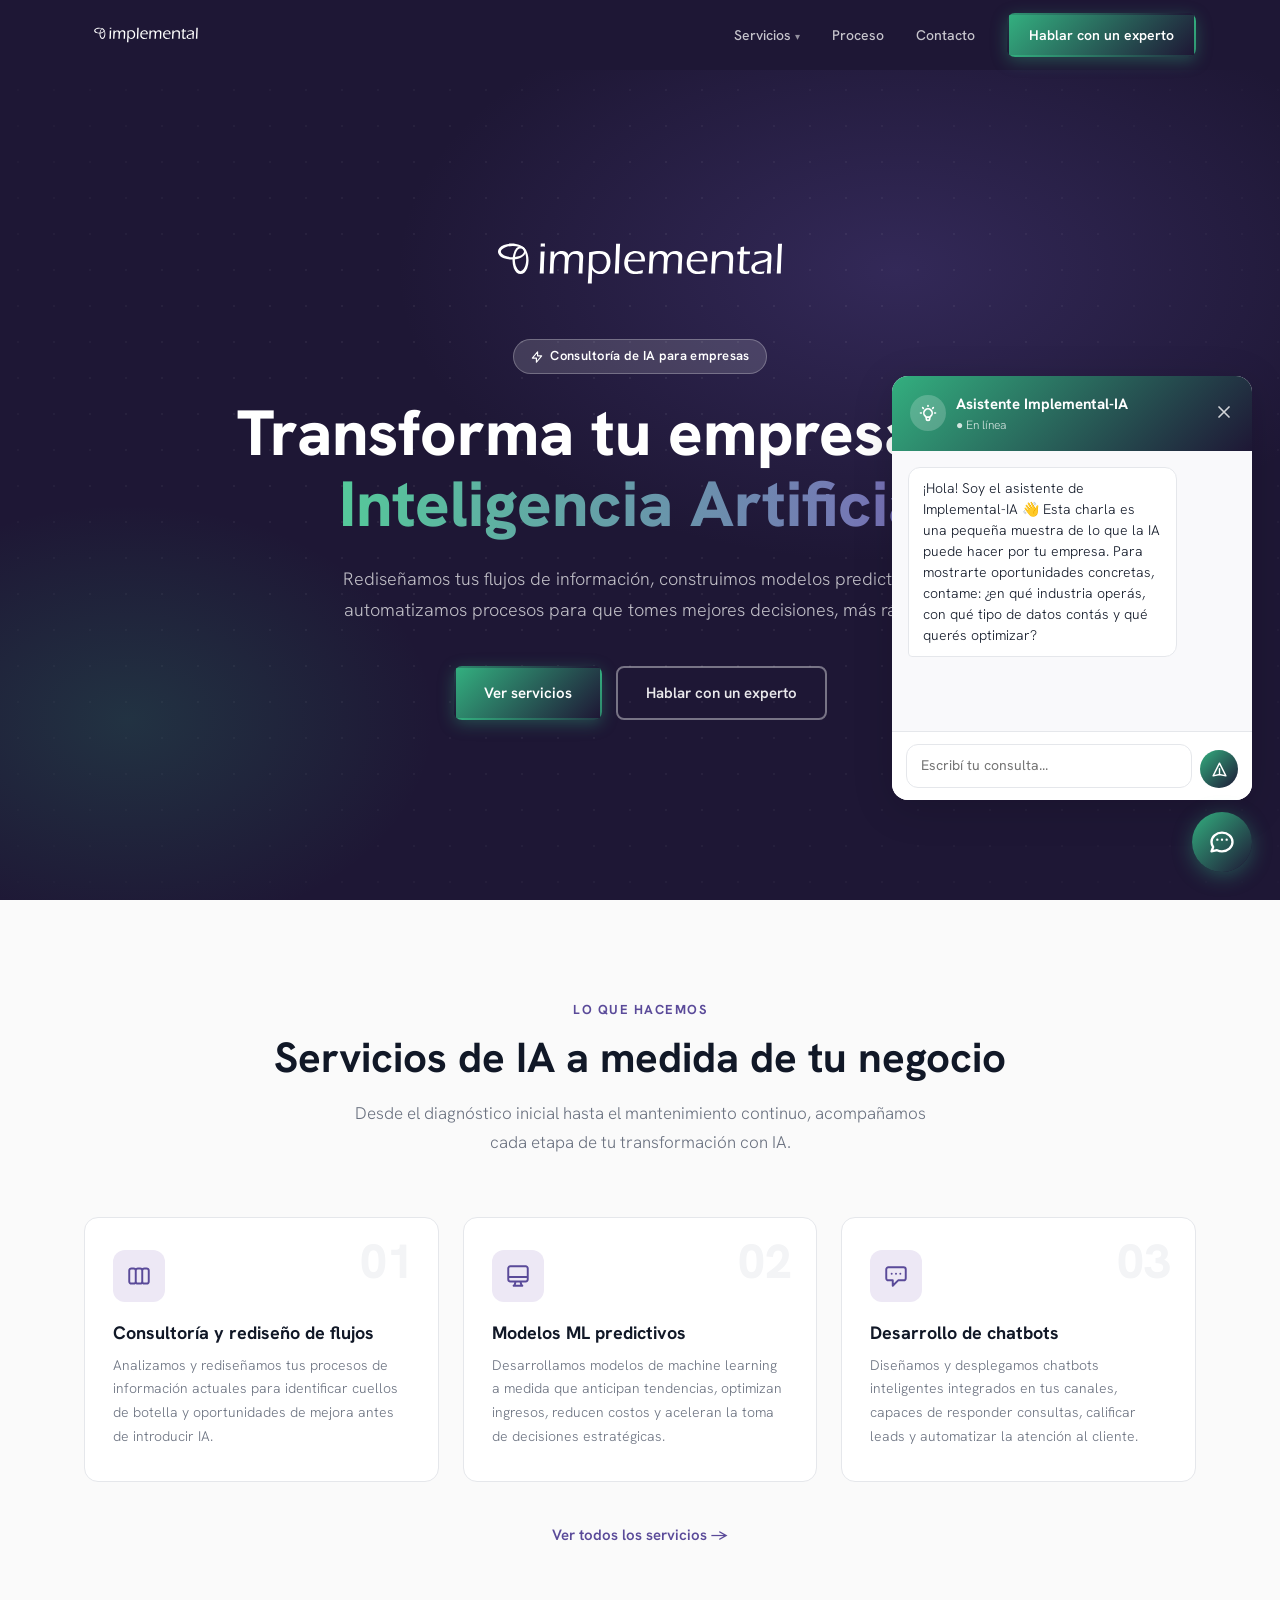
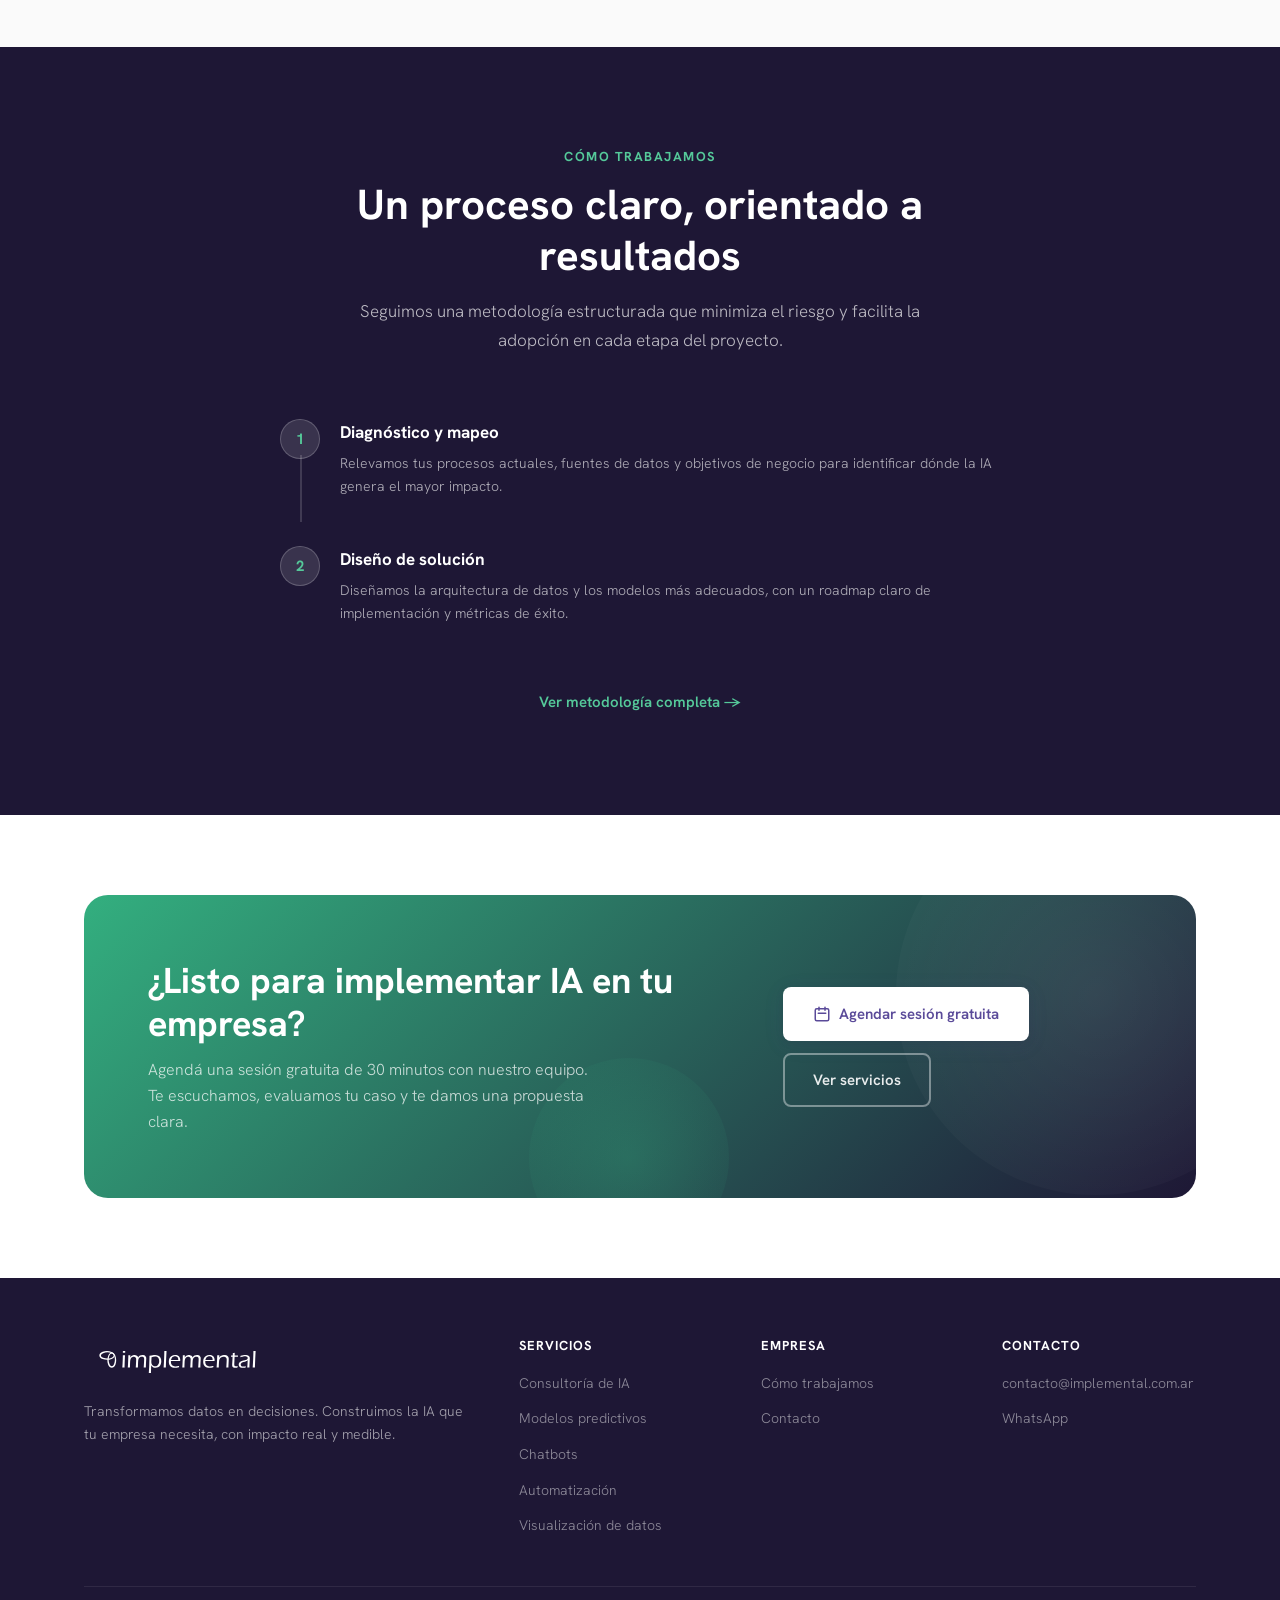
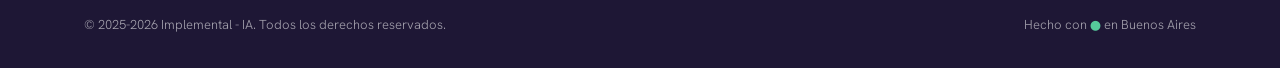
==== commit e072172a: "Fix chat auto-open: set flag before timeout, respect chatClosed state" ====
--- a/index.html
+++ b/index.html
@@ -170,7 +170,7 @@
             <a href="servicios/chatbots.html"><span class="dd-num">03</span>Desarrollo de chatbots</a>
             <a href="servicios/automatizacion.html"><span class="dd-num">04</span>Automatización de procesos</a>
             <a href="servicios/mantenimiento.html"><span class="dd-num">05</span>Mantenimiento y mejora continua</a>
-            <a href="servicios/analisis-impacto.html"><span class="dd-num">06</span>Análisis de impacto de IA</a>
+            <a href="servicios/visualizacion-datos.html"><span class="dd-num">06</span>Visualización de datos</a>
             <a href="servicios/marketing.html"><span class="dd-num">07</span>Marketing</a>
             <a href="servicios/ecommerce-growth.html"><span class="dd-num">08</span>E-commerce Growth</a>
           </div>
@@ -197,7 +197,7 @@
     <a href="servicios/chatbots.html" onclick="closeMenuDirect()" style="font-size:14px;padding-left:16px;opacity:.8;">03 · Desarrollo de chatbots</a>
     <a href="servicios/automatizacion.html" onclick="closeMenuDirect()" style="font-size:14px;padding-left:16px;opacity:.8;">04 · Automatización de procesos</a>
     <a href="servicios/mantenimiento.html" onclick="closeMenuDirect()" style="font-size:14px;padding-left:16px;opacity:.8;">05 · Mantenimiento y mejora continua</a>
-    <a href="servicios/analisis-impacto.html" onclick="closeMenuDirect()" style="font-size:14px;padding-left:16px;opacity:.8;">06 · Análisis de impacto de IA</a>
+    <a href="servicios/visualizacion-datos.html" onclick="closeMenuDirect()" style="font-size:14px;padding-left:16px;opacity:.8;">06 · Visualización de datos</a>
     <a href="servicios/marketing.html" onclick="closeMenuDirect()" style="font-size:14px;padding-left:16px;opacity:.8;">07 · Marketing</a>
     <a href="servicios/ecommerce-growth.html" onclick="closeMenuDirect()" style="font-size:14px;padding-left:16px;opacity:.8;">08 · E-commerce Growth</a>
     <a href="proceso.html" onclick="closeMenuDirect()">Proceso</a>
@@ -357,7 +357,7 @@
           <li><a href="servicios.html">Modelos predictivos</a></li>
           <li><a href="servicios.html">Chatbots</a></li>
           <li><a href="servicios.html">Automatización</a></li>
-          <li><a href="servicios.html">Análisis de impacto</a></li>
+          <li><a href="servicios.html">Visualización de datos</a></li>
         </ul>
       </div>
       <div class="footer-col">
@@ -477,12 +477,14 @@
   let chatOpened = false;
 
   if (!sessionStorage.getItem('chatAutoOpened')) {
+    sessionStorage.setItem('chatAutoOpened', '1');
     setTimeout(() => {
-      sessionStorage.setItem('chatAutoOpened', '1');
-      chatWindow.classList.add('open');
-      if (!chatOpened) {
-        chatOpened = true;
-        gaEvent('chatbot_auto_open');
+      if (!sessionStorage.getItem('chatClosed')) {
+        chatWindow.classList.add('open');
+        if (!chatOpened) {
+          chatOpened = true;
+          gaEvent('chatbot_auto_open');
+        }
       }
     }, 1200);
   }
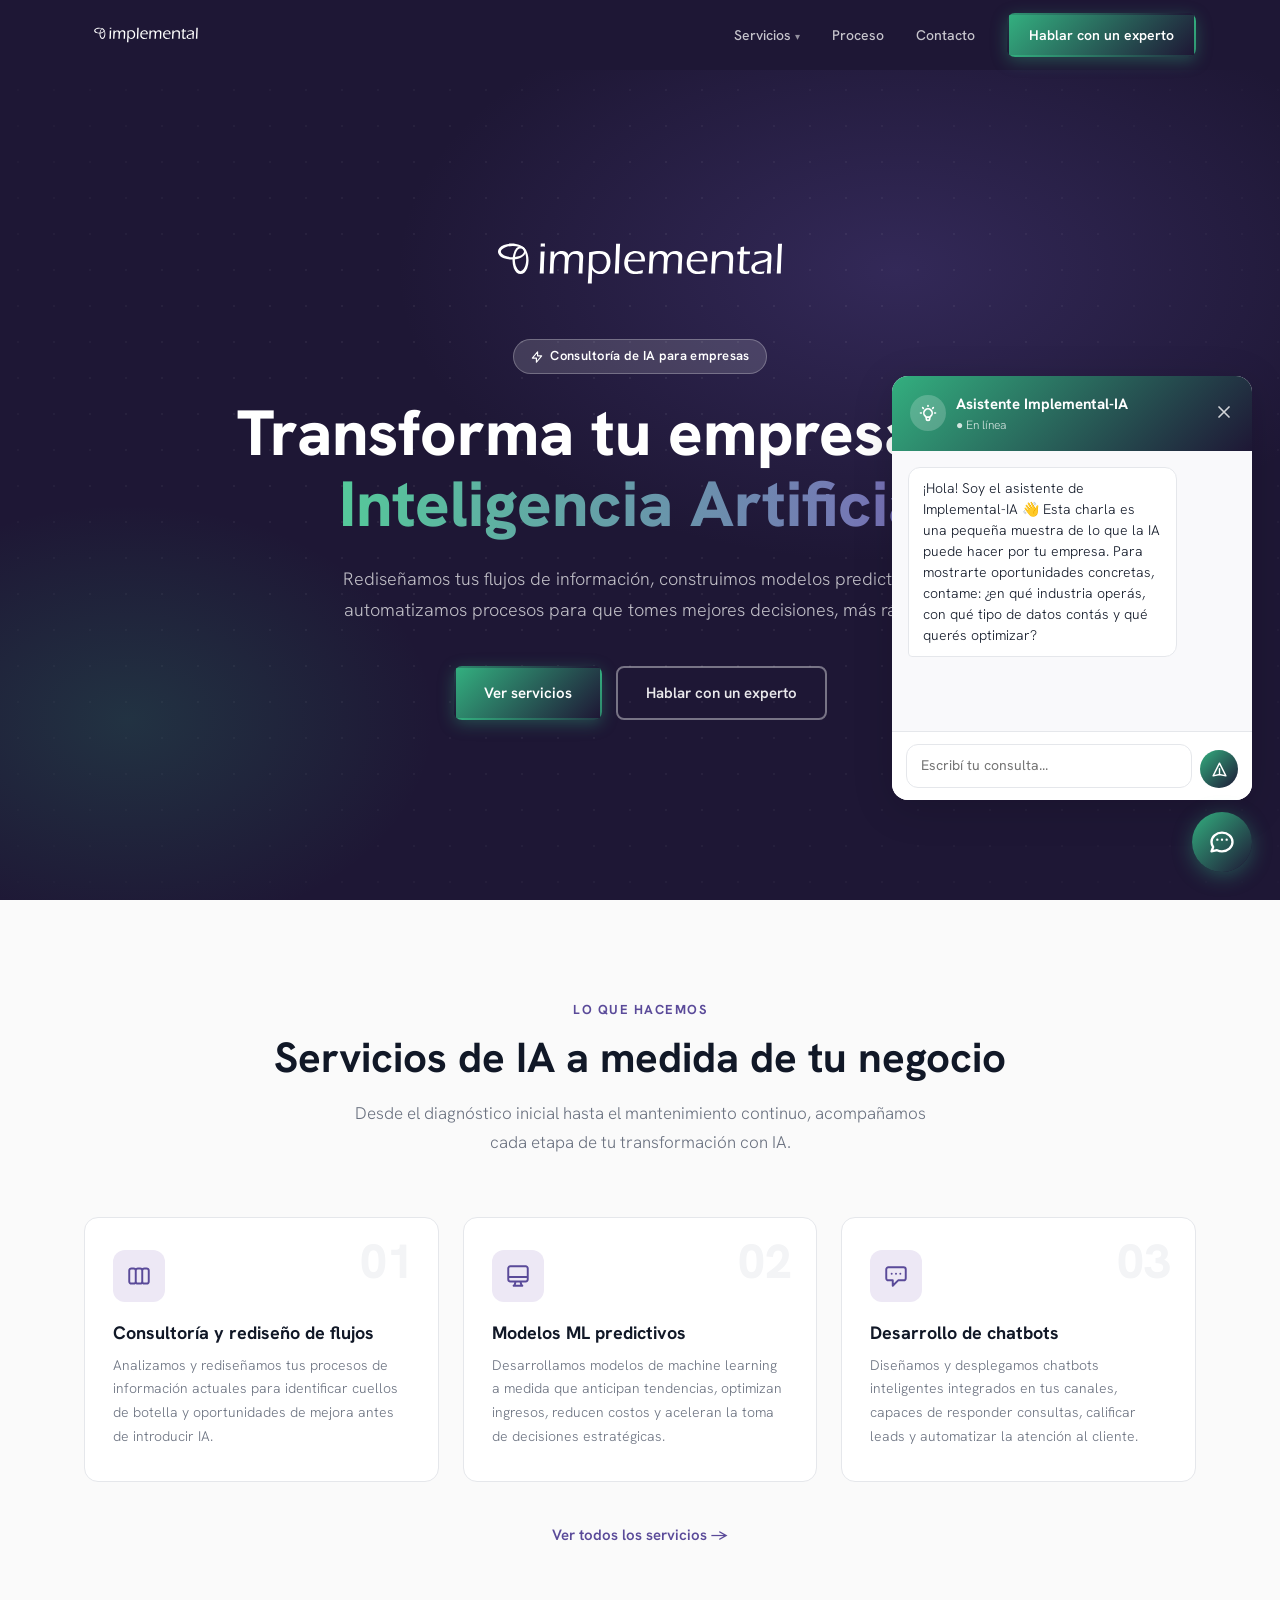
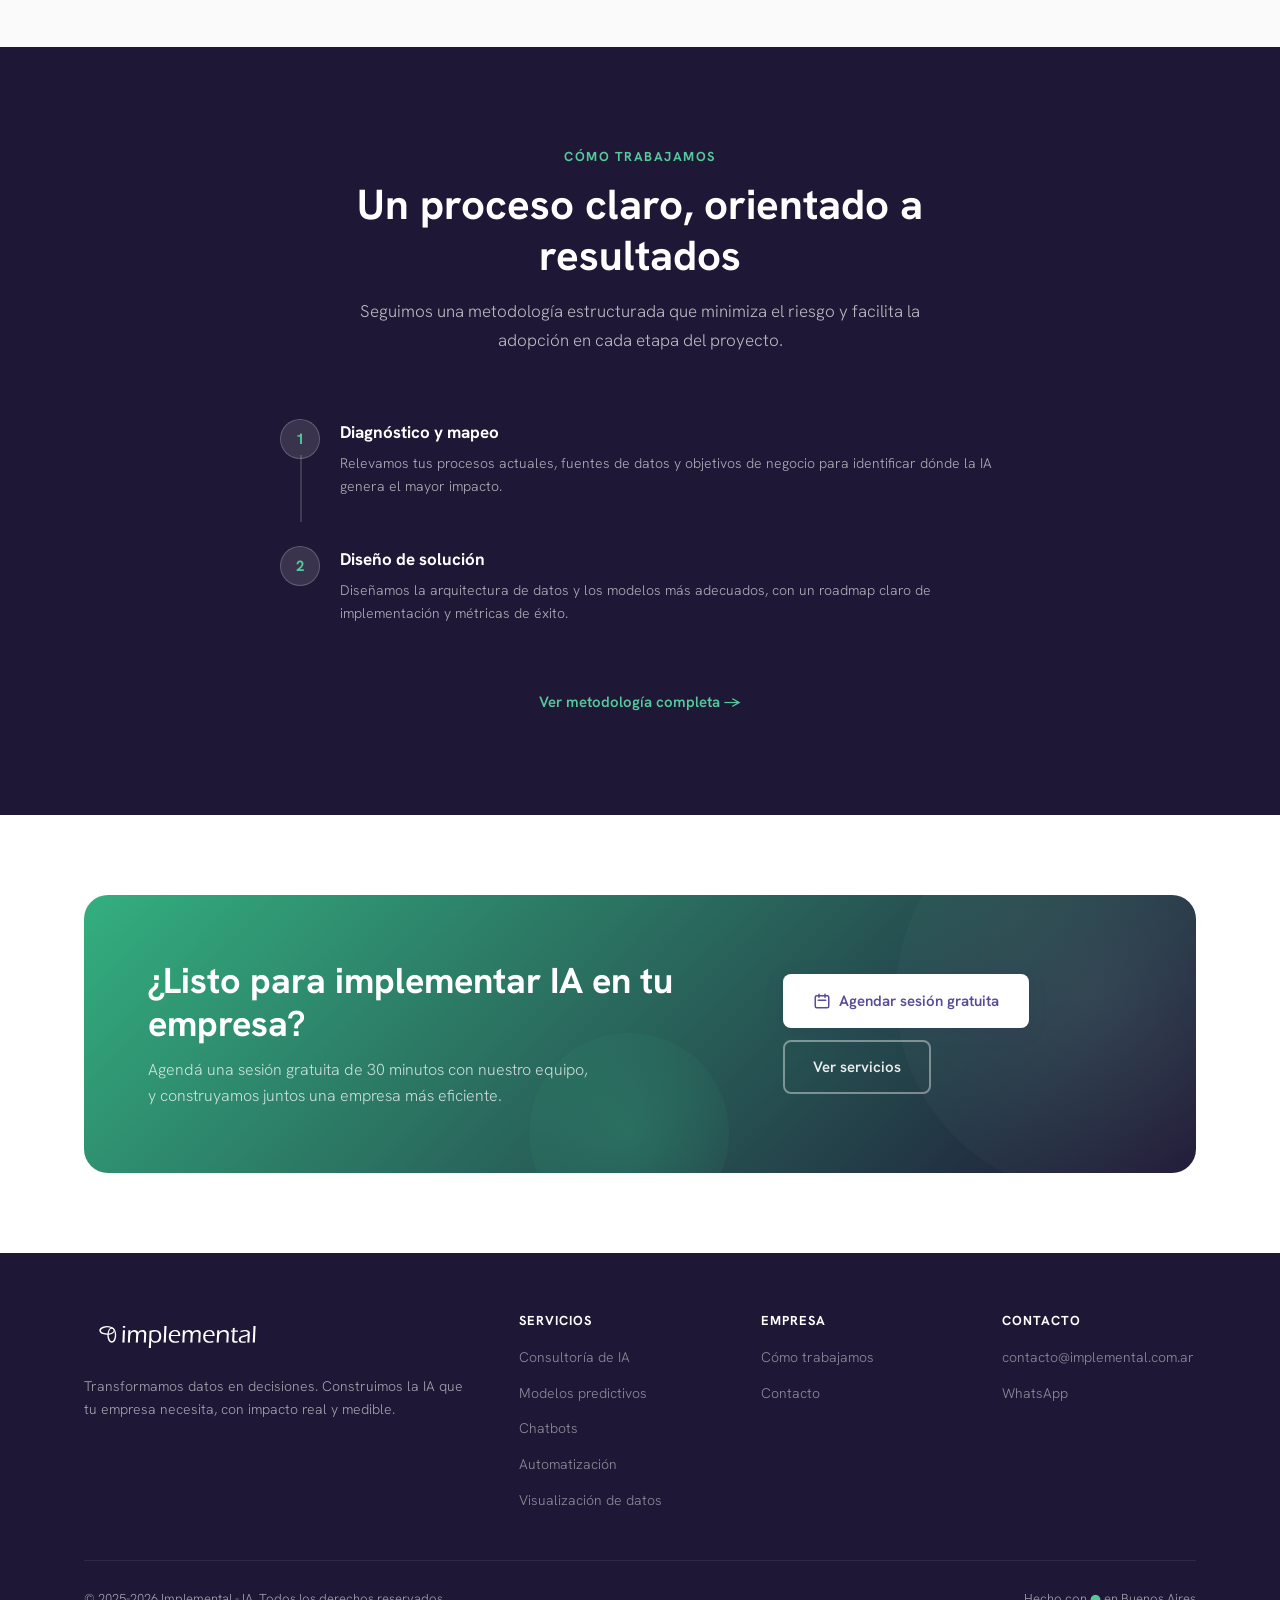
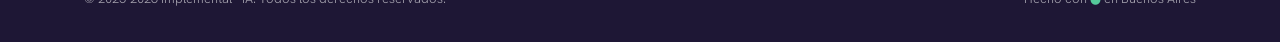
==== commit 11854bf6: "fix: revert CTA description to original phrase Co-Authored-By: Claude Sonnet 4.6 <noreply@anthropic." ====
--- a/index.html
+++ b/index.html
@@ -173,6 +173,7 @@
             <a href="servicios/visualizacion-datos.html"><span class="dd-num">06</span>Visualización de datos</a>
             <a href="servicios/marketing.html"><span class="dd-num">07</span>Marketing</a>
             <a href="servicios/ecommerce-growth.html"><span class="dd-num">08</span>E-commerce Growth</a>
+            <a href="servicios/agentes.html"><span class="dd-num">09</span>Configuración y entrenamiento de Agentes</a>
           </div>
         </li>
         <li><a href="proceso.html">Proceso</a></li>
@@ -200,6 +201,7 @@
     <a href="servicios/visualizacion-datos.html" onclick="closeMenuDirect()" style="font-size:14px;padding-left:16px;opacity:.8;">06 · Visualización de datos</a>
     <a href="servicios/marketing.html" onclick="closeMenuDirect()" style="font-size:14px;padding-left:16px;opacity:.8;">07 · Marketing</a>
     <a href="servicios/ecommerce-growth.html" onclick="closeMenuDirect()" style="font-size:14px;padding-left:16px;opacity:.8;">08 · E-commerce Growth</a>
+    <a href="servicios/agentes.html" onclick="closeMenuDirect()" style="font-size:14px;padding-left:16px;opacity:.8;">09 · Configuración y entrenamiento de Agentes</a>
     <a href="proceso.html" onclick="closeMenuDirect()">Proceso</a>
     <a href="contacto.html" onclick="closeMenuDirect()">Contacto</a>
     <a href="contacto.html" class="btn btn-primary" onclick="closeMenuDirect()" style="justify-content:center;margin-top:16px;">Hablar con un experto</a>
@@ -327,7 +329,7 @@
     <div class="cta-inner reveal">
       <div class="cta-text">
         <h2 class="cta-title">¿Listo para implementar IA en tu empresa?</h2>
-        <p class="cta-desc">Agendá una sesión gratuita de 30 minutos con nuestro equipo. Te escuchamos, evaluamos tu caso y te damos una propuesta clara.</p>
+        <p class="cta-desc">Agendá una sesión gratuita de 30 minutos con nuestro equipo, y construyamos juntos una empresa más eficiente.</p>
       </div>
       <div class="cta-actions">
         <a href="contacto.html" class="btn btn-white">
